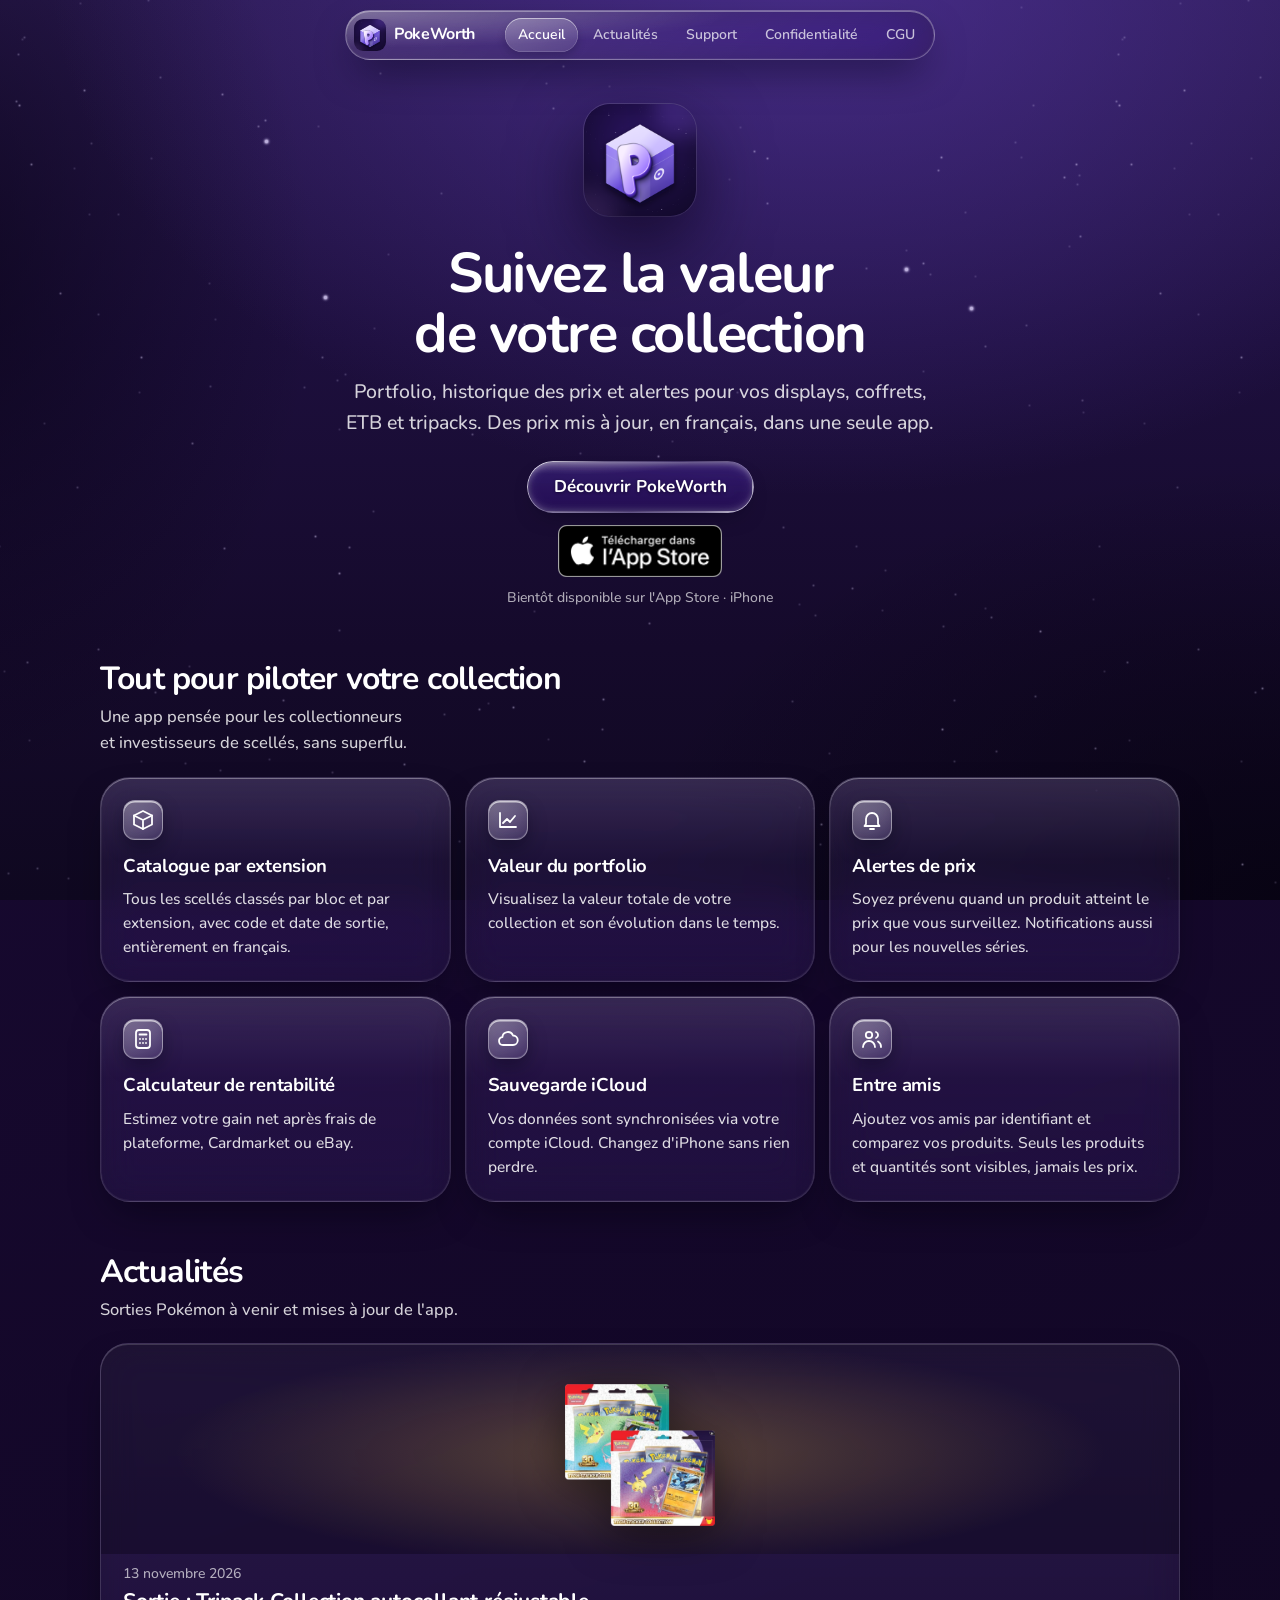
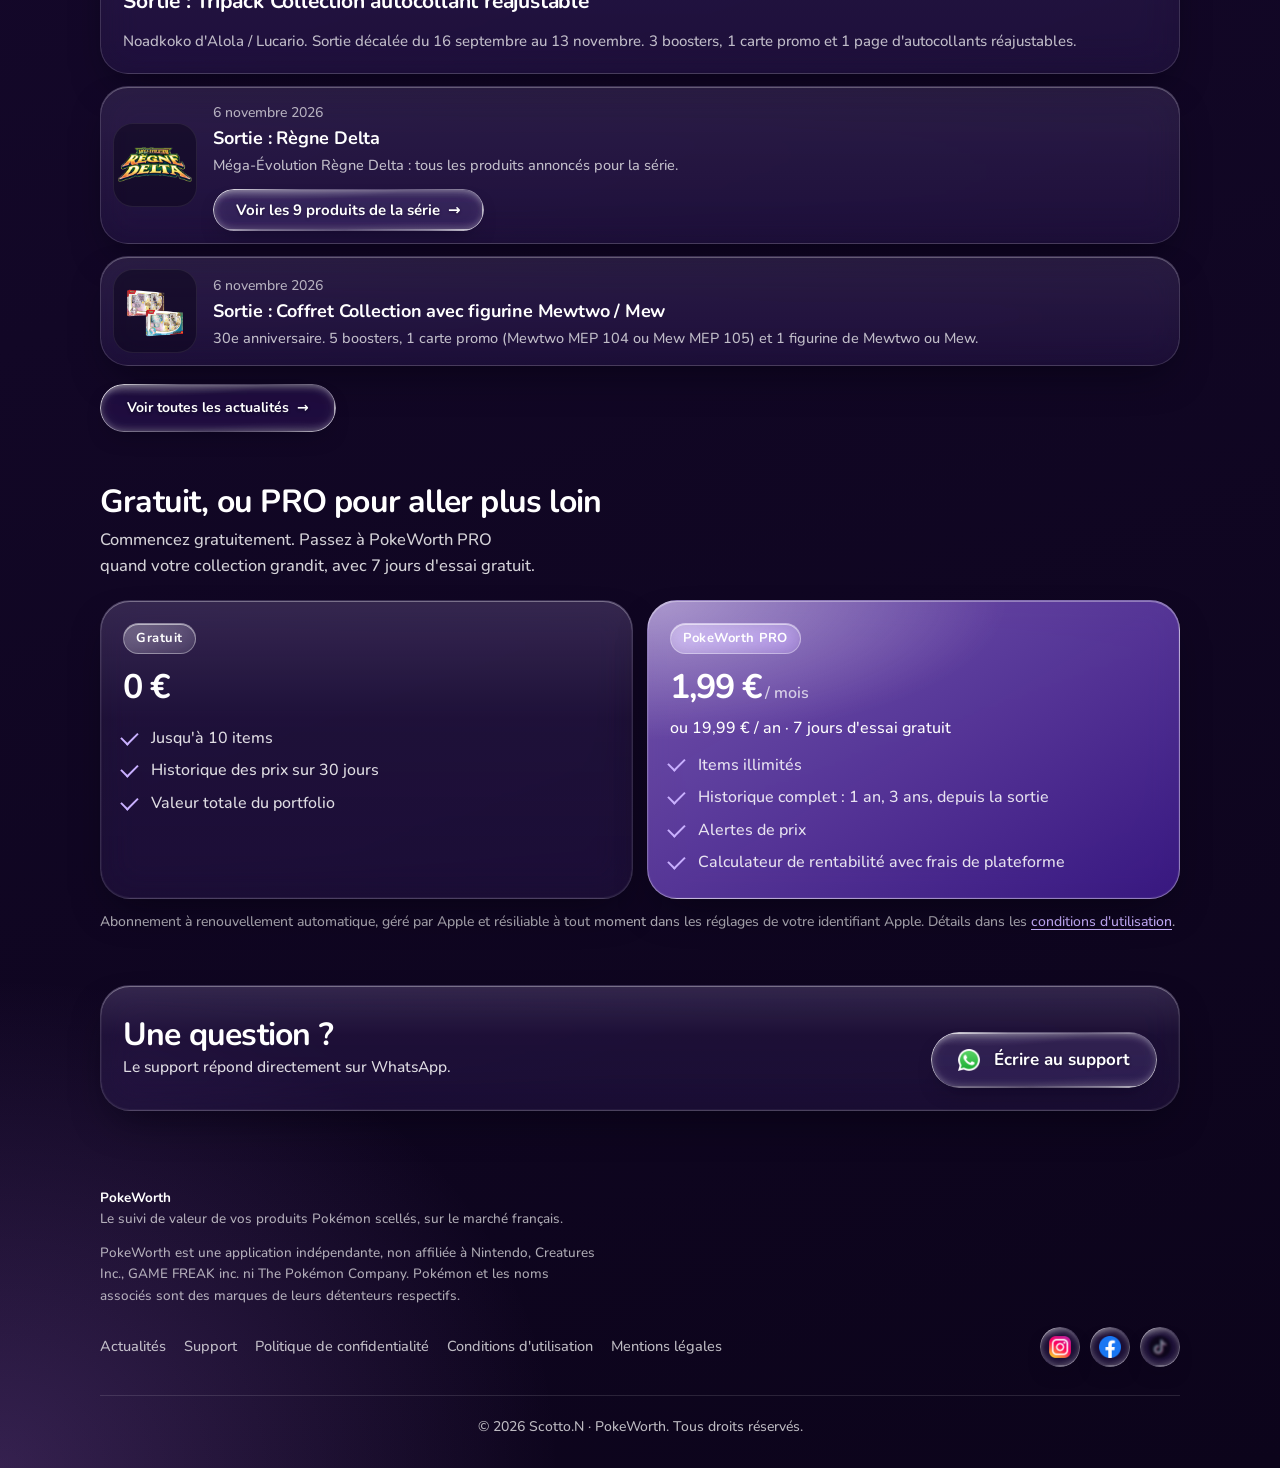
==== index.html @ 51066110 "Add files via upload" ====
<!doctype html>
<html lang="fr">
<head>
<meta charset="utf-8">
<meta name="viewport" content="width=device-width,initial-scale=1">
<title>PokeWorth · Suivi de collection TCG</title>
<meta name="description" content="PokeWorth suit la valeur de vos produits Pokémon scellés sur le marché français : portfolio, historique des prix mis à jour, alertes et calculateur de rentabilité.">
<meta name="theme-color" content="#120726">
<meta property="og:title" content="PokeWorth · Suivi de collection TCG">
<meta property="og:description" content="PokeWorth suit la valeur de vos produits Pokémon scellés sur le marché français : portfolio, historique des prix mis à jour, alertes et calculateur de rentabilité.">
<meta property="og:type" content="website">
<meta property="og:image" content="https://pokeworth.fr/og-image.jpg?v=6.3">
<meta property="og:site_name" content="PokeWorth">
<meta property="og:locale" content="fr_FR">
<meta name="twitter:card" content="summary_large_image">
<meta name="twitter:image" content="https://pokeworth.fr/og-image.jpg?v=6.3">
<link rel="icon" href="favicon.ico?v=6.3" sizes="48x48">
<link rel="icon" type="image/png" sizes="32x32" href="favicon.png?v=6.3">
<link rel="apple-touch-icon" href="apple-touch-icon.png?v=6.3">
<link rel="manifest" href="site.webmanifest">
<link rel="preload" href="Nunito-600SemiBold.woff2" as="font" type="font/woff2" crossorigin>
<link rel="stylesheet" href="style.css?v=6.3">
</head>
<body>
<a class="skip" href="#main">Aller au contenu</a>
<header class="nav"><div class="wrap">
<a class="brand" href="index.html" aria-label="PokeWorth, accueil"><img src="logo-120.png?v=6.3" alt="" width="40" height="40"><span>PokeWorth</span></a>
<nav aria-label="Navigation principale"><a class="nl" href="index.html" aria-current="page">Accueil</a><a class="nl" href="actualites.html">Actualités</a><a class="nl" href="support.html">Support</a><a class="nl legal" href="confidentialite.html">Confidentialité</a><a class="nl legal" href="cgu.html">CGU</a></nav>
</div></header>
<main id="main">

<div class="wrap">
<section class="hero">
<img class="icon" src="logo-320.png?v=6.3" alt="Icône de l'application PokeWorth" width="148" height="148">
<h1>Suivez la valeur de votre collection</h1>
<p class="lead">Portfolio, historique des prix et alertes pour vos displays, coffrets, ETB et tripacks. Des prix mis à jour, en français, dans une seule app.</p>
<div class="hero-cta"><a class="cta" href="#fonctions">Découvrir PokeWorth</a><div class="appstore soon-badge" role="img" aria-label="Bientôt disponible dans l'App Store"><img src="badge-app-store-officiel.png?v=6.3" alt="Télécharger dans l'App Store" width="165" height="52" decoding="async"></div></div>
<p class="soon">Bientôt disponible sur l'App Store · iPhone</p>
</section>

<section id="fonctions">
<h2>Tout pour piloter votre collection</h2>
<p class="sub">Une app pensée pour les collectionneurs et investisseurs de scellés, sans superflu.</p>
<div class="grid feats">
<div class="card"><div class="ico"><svg viewBox="0 0 24 24" aria-hidden="true"><path d="M3 7.5 12 3l9 4.5v9L12 21l-9-4.5z"/><path d="M3 7.5 12 12l9-4.5M12 12v9"/></svg></div><h3>Catalogue par extension</h3><p>Tous les scellés classés par bloc et par extension, avec code et date de sortie, entièrement en français.</p></div>
<div class="card"><div class="ico"><svg viewBox="0 0 24 24" aria-hidden="true"><path d="M4 19V5M4 19h16"/><path d="m7 15 4-4 3 3 5-6"/></svg></div><h3>Valeur du portfolio</h3><p>Visualisez la valeur totale de votre collection et son évolution dans le temps.</p></div>
<div class="card"><div class="ico"><svg viewBox="0 0 24 24" aria-hidden="true"><path d="M6 16V11a6 6 0 1 1 12 0v5l1.5 2h-15z"/><path d="M10 21h4"/></svg></div><h3>Alertes de prix</h3><p>Soyez prévenu quand un produit atteint le prix que vous surveillez. Notifications aussi pour les nouvelles séries.</p></div>
<div class="card"><div class="ico"><svg viewBox="0 0 24 24" aria-hidden="true"><rect x="5" y="3" width="14" height="18" rx="3"/><path d="M8.5 7.5h7M9 12h.01M12 12h.01M15 12h.01M9 16h.01M12 16h.01M15 16h.01"/></svg></div><h3>Calculateur de rentabilité</h3><p>Estimez votre gain net après frais de plateforme, Cardmarket ou eBay.</p></div>
<div class="card"><div class="ico"><svg viewBox="0 0 24 24" aria-hidden="true"><path d="M7 18a4 4 0 0 1-.6-7.95A5.5 5.5 0 0 1 17 8.5a4.75 4.75 0 0 1 0 9.5z"/></svg></div><h3>Sauvegarde iCloud</h3><p>Vos données sont synchronisées via votre compte iCloud. Changez d'iPhone sans rien perdre.</p></div>
<div class="card"><div class="ico"><svg viewBox="0 0 24 24" aria-hidden="true"><circle cx="9" cy="8" r="3.2"/><path d="M3 20a6 6 0 0 1 12 0M16 5a3.2 3.2 0 0 1 0 6M18 14.5a6 6 0 0 1 3 5.5"/></svg></div><h3>Entre amis</h3><p>Ajoutez vos amis par identifiant et comparez vos produits. Seuls les produits et quantités sont visibles, jamais les prix.</p></div>
</div>
</section>

<section id="home-news" hidden>
<h2>Actualités</h2>
<p class="sub">Sorties Pokémon à venir et mises à jour de l'app.</p>
<div class="news-grid"></div>
<p class="note"><a href="actualites.html">Voir toutes les actualités</a></p>
</section>

<section id="tarifs">
<h2>Gratuit, ou PRO pour aller plus loin</h2>
<p class="sub">Commencez gratuitement. Passez à PokeWorth PRO quand votre collection grandit, avec 7 jours d'essai gratuit.</p>
<div class="plans">
<div class="card plan">
<span class="tag">Gratuit</span>
<div class="price">0 €</div>
<ul>
<li>Jusqu'à 10 items</li>
<li>Historique des prix sur 30 jours</li>
<li>Valeur totale du portfolio</li>
</ul>
</div>
<div class="card plan pro">
<span class="tag">PokeWorth PRO</span>
<div class="price">1,99 €<small> / mois</small></div>
<p style="color:#fff;font-size:16px">ou 19,99 € / an · 7 jours d'essai gratuit</p>
<ul>
<li>Items illimités</li>
<li>Historique complet : 1 an, 3 ans, depuis la sortie</li>
<li>Alertes de prix</li>
<li>Calculateur de rentabilité avec frais de plateforme</li>
</ul>
</div>
</div>
<p class="note">Abonnement à renouvellement automatique, géré par Apple et résiliable à tout moment dans les réglages de votre identifiant Apple. Détails dans les <a href="cgu.html">conditions d'utilisation</a>.</p>
</section>

<section>
<div class="card askrow">
<div><h2>Une question ?</h2>
<p class="sub">Le support répond directement sur WhatsApp.</p></div>
<a class="cta ghost" href="https://wa.me/33759554187"><img class="wa" src="whatsapp.png" alt="" width="20" height="20">Écrire au support</a>
</div>
</section>
</div>

</main>
<footer><div class="wrap">
<div>
<p><strong style="color:#fff">PokeWorth</strong><br>Le suivi de valeur de vos produits Pokémon scellés, sur le marché français.</p>
<p style="margin-top:12px">PokeWorth est une application indépendante, non affiliée à Nintendo, Creatures Inc., GAME FREAK inc. ni The Pokémon Company. Pokémon et les noms associés sont des marques de leurs détenteurs respectifs.</p>
</div>
<div class="flinks">
<nav aria-label="Liens légaux">
<a href="actualites.html">Actualités</a><a href="support.html">Support</a><a href="confidentialite.html">Politique de confidentialité</a><a href="cgu.html">Conditions d'utilisation</a><a href="mentions-legales.html">Mentions légales</a>
</nav>
<div class="social" aria-label="Réseaux sociaux">
<a class="sb" href="https://www.instagram.com/pokeworth/" target="_blank" rel="noopener" aria-label="PokeWorth sur Instagram"><img src="social-instagram.png?v=6.3" alt="" width="30" height="30"></a>
<a class="sb" href="https://www.facebook.com/profile.php?id=61594761881577" target="_blank" rel="noopener" aria-label="PokeWorth sur Facebook"><img src="social-facebook.png?v=6.3" alt="" width="30" height="30"></a>
<span class="sb soon" role="img" aria-label="TikTok, bientôt disponible" title="Compte TikTok bientôt disponible !"><img src="social-tiktok.png?v=6.3" alt="" width="30" height="30"></span>
</div>
</div>
</div>
<div class="wrap copy"><p>&copy; 2026 Scotto.N &middot; PokeWorth. Tous droits r&eacute;serv&eacute;s.</p></div>
</footer>
<script src="actus.js?v=6.3" defer></script>
</body>
</html>
---- style.css ----
@font-face{font-family:"Nunito";font-weight:500;font-display:swap;src:url(Nunito-500Medium.woff2) format("woff2")}
@font-face{font-family:"Nunito";font-weight:600;font-display:swap;src:url(Nunito-600SemiBold.woff2) format("woff2")}
@font-face{font-family:"Nunito";font-weight:700;font-display:swap;src:url(Nunito-700Bold.woff2) format("woff2")}

:root{
  --bg:#120726; --bg2:#1a0a35; --acc:#c9b0ff; --acc2:#8b5cf6;
  --txt:#ffffff; --muted:rgba(255,255,255,.72); --faint:rgba(255,255,255,.5);
  --glass:linear-gradient(160deg,rgba(255,255,255,.14),rgba(255,255,255,.05));
  --rim:rgba(255,255,255,.2);
}
*{box-sizing:border-box;margin:0;padding:0}
html{scroll-behavior:smooth;background:#120726}
body{
  font-family:"Nunito",system-ui,-apple-system,"Segoe UI",sans-serif;
  color:var(--txt);line-height:1.65;font-weight:500;font-size:17px;
  background:
    radial-gradient(900px 650px at 85% -5%,rgba(139,92,246,.45),transparent 70%),
    radial-gradient(800px 700px at 0% 100%,rgba(192,132,252,.22),transparent 70%),
    linear-gradient(160deg,var(--bg2),var(--bg) 55%,#0c041b);
  min-height:100vh;
}
body::before{ /* fond lisse : dégradé violet profond, lumière en haut à droite, quelques étoiles discrètes */
  content:"";position:fixed;inset:0;pointer-events:none;z-index:0;
  background:
    url(stars.webp) 0 0/1100px 1100px,
    radial-gradient(1100px 760px at 64% -4%,rgba(88,56,170,.62),transparent 70%),
    radial-gradient(520px 700px at -6% 30%,rgba(8,3,20,.70),transparent 75%),
    radial-gradient(900px 600px at 100% 100%,rgba(6,2,16,.78),transparent 72%),
    linear-gradient(180deg,#2b1a52 0%,#1d0f3d 38%,#150a2b 72%,#0f0820 100%);
}
a{color:var(--acc);text-decoration-thickness:1px;text-underline-offset:3px}
a:hover{color:#fff}
.wrap{width:min(1080px,100% - 40px);margin-inline:auto;position:relative;z-index:1}

/* navigation */
header.nav{position:sticky;top:0;z-index:10;backdrop-filter:blur(18px);-webkit-backdrop-filter:blur(18px);
  background:rgba(18,7,38,.55);border-bottom:1px solid rgba(255,255,255,.1)}
.nav .wrap{display:flex;align-items:center;justify-content:space-between;height:68px;gap:16px}
.brand{display:flex;align-items:center;gap:12px;color:#fff;text-decoration:none;font-weight:700;font-size:21px;letter-spacing:-.3px}
.brand img{width:40px;height:40px;border-radius:11px}
.nav nav{display:flex;gap:6px;flex-wrap:wrap}
.nav nav a{color:var(--muted);text-decoration:none;font-weight:600;font-size:15px;padding:8px 14px;border-radius:999px}
.nav nav a:hover,.nav nav a[aria-current]{color:#fff;background:rgba(255,255,255,.1)}

/* hero */
.hero{padding:84px 0 56px;text-align:center}
.hero img.icon{width:148px;height:148px;border-radius:34px;box-shadow:0 28px 70px rgba(8,2,22,.65),0 0 0 1px rgba(255,255,255,.14)}
.eyebrow{margin-top:28px;color:var(--acc);font-weight:700;letter-spacing:3px;font-size:14px;text-transform:uppercase}
h1{font-size:clamp(38px,6.2vw,66px);line-height:1.07;font-weight:700;letter-spacing:-1.5px;margin:12px auto 18px;max-width:16ch}
.lead{color:var(--muted);font-size:clamp(18px,2.2vw,21px);max-width:44ch;margin-inline:auto}
.cta{display:inline-flex;align-items:center;gap:10px;margin-top:34px;padding:15px 30px;border-radius:999px;font-weight:700;font-size:17px;
  color:#2a0f55;background:#fff;text-decoration:none;box-shadow:0 14px 34px rgba(8,2,22,.5)}
.cta:hover{color:#2a0f55;transform:translateY(-1px)}
.cta.ghost{background:rgba(255,255,255,.1);color:#fff;border:1px solid var(--rim);box-shadow:inset 0 1px 0 rgba(255,255,255,.25)}
.cta.ghost:hover{color:#fff}
.soon{margin-top:14px;font-size:14px;color:var(--faint)}

/* sections */
section{padding:46px 0}
h2{font-size:clamp(28px,4vw,38px);letter-spacing:-.8px;font-weight:700;line-height:1.15;margin-bottom:10px}
.sub{color:var(--muted);max-width:60ch;margin-bottom:30px}
.grid{display:grid;gap:18px;grid-template-columns:repeat(auto-fit,minmax(250px,1fr))}
.card{background:var(--glass);border:1px solid var(--rim);border-radius:28px;padding:26px;
  box-shadow:inset 0 1px 0 rgba(255,255,255,.28),0 18px 40px rgba(8,2,22,.4);-webkit-backdrop-filter:blur(10px);backdrop-filter:blur(10px)}
.card h3{font-size:20px;font-weight:700;letter-spacing:-.3px;margin-bottom:8px}
.card p{color:var(--muted);font-size:16px}
.ico{width:46px;height:46px;border-radius:14px;margin-bottom:16px;display:grid;place-items:center;
  background:rgba(201,176,255,.14);border:1px solid rgba(201,176,255,.35)}
.ico svg{width:24px;height:24px;stroke:var(--acc);fill:none;stroke-width:1.8;stroke-linecap:round;stroke-linejoin:round}

/* tarifs */
.plans{display:grid;gap:18px;grid-template-columns:repeat(auto-fit,minmax(min(290px,100%),1fr))}
.plan .price{font-size:40px;font-weight:700;letter-spacing:-1px;margin:6px 0 2px}
.plan .price small{font-size:16px;color:var(--muted);font-weight:600;letter-spacing:0}
.plan ul{list-style:none;margin-top:16px;display:grid;gap:10px}
.plan li{padding-left:28px;position:relative;color:var(--muted);font-size:16px}
.plan li::before{content:"";position:absolute;left:2px;top:.55em;width:14px;height:8px;border-left:2.2px solid var(--acc);border-bottom:2.2px solid var(--acc);transform:rotate(-45deg) translateY(-50%)}
.plan.pro{background:linear-gradient(160deg,rgba(167,119,255,.5),rgba(91,33,182,.5));border-color:rgba(255,255,255,.35)}
.tag{display:inline-block;padding:4px 12px;border-radius:999px;font-size:13px;font-weight:700;letter-spacing:.5px;background:rgba(255,255,255,.14);border:1px solid var(--rim);color:var(--acc)}
.note{font-size:14px;color:var(--faint);margin-top:16px}

/* pages de contenu */
.doc{padding:64px 0 40px}
.doc .card{padding:clamp(24px,5vw,48px)}
.doc h1{font-size:clamp(32px,5vw,46px);letter-spacing:-1px;margin:0 0 6px;max-width:none;text-align:left}
.doc .upd{color:var(--faint);font-size:14px;margin-bottom:24px}
.doc h2{font-size:23px;margin:34px 0 10px;letter-spacing:-.3px}
.doc h3{font-size:18px;margin:20px 0 6px}
.doc p,.doc li{color:var(--muted);font-size:16.5px}
.doc p{margin-bottom:12px}
.doc ul{margin:6px 0 14px 22px;display:grid;gap:6px}
.doc strong{color:#fff;font-weight:700}
.doc table{width:100%;border-collapse:collapse;margin:12px 0 18px;font-size:15.5px}
.doc th,.doc td{text-align:left;padding:11px 12px;border-bottom:1px solid rgba(255,255,255,.12);vertical-align:top;color:var(--muted)}
.doc th{color:#fff;font-weight:700}
.tbl{overflow-x:auto}
details{border-top:1px solid rgba(255,255,255,.12);padding:16px 0}
details:last-of-type{border-bottom:1px solid rgba(255,255,255,.12)}
summary{cursor:pointer;font-weight:700;font-size:18px;list-style:none;display:flex;justify-content:space-between;gap:16px;color:#fff}
summary::-webkit-details-marker{display:none}
summary::after{content:"+";color:var(--acc);font-size:24px;line-height:1}
details[open] summary::after{content:"–"}
details p{margin-top:10px;color:var(--muted)}
mark.todo{background:rgba(255,200,87,.16);color:#ffd98a;border:1px dashed rgba(255,200,87,.55);border-radius:6px;padding:0 6px}

footer{margin-top:50px;padding:34px 0 46px;border-top:1px solid rgba(255,255,255,.1);position:relative;z-index:1}
footer .wrap{display:flex;flex-wrap:wrap;gap:18px 32px;justify-content:space-between}
footer p{font-size:13.5px;color:var(--faint);max-width:62ch}
footer nav{display:flex;gap:18px;flex-wrap:wrap}
footer nav a{font-size:14.5px;color:var(--muted);text-decoration:none}
footer nav a:hover{color:#fff}

@media (max-width:640px){
  .nav nav{gap:0;flex-wrap:nowrap}
  .nav nav a{padding:7px 8px;font-size:13px;white-space:nowrap}
  .nav .wrap{gap:8px}
  .brand span{display:none}
  .hero{padding-top:52px}
  body{font-size:16.5px}
}
@media (prefers-reduced-motion:reduce){html{scroll-behavior:auto}.cta{transition:none}}

footer .copy{margin-top:26px;padding-top:20px;border-top:1px solid rgba(255,255,255,.08);display:block}
footer .copy p{max-width:none;text-align:center;font-size:14px;color:var(--muted)}

.callout{background:rgba(201,176,255,.1);border:1px solid rgba(201,176,255,.32);border-radius:20px;padding:18px 22px;margin:18px 0 6px}
.callout strong{display:block;margin-bottom:6px;color:#fff}
.callout ul{margin:0 0 0 20px}

.contact{display:flex;flex-wrap:wrap;gap:12px;margin:6px 0 18px}
.contact .cta{margin-top:0;padding:13px 24px;font-size:16px}
.doc a.cta{color:#2a0f55;text-decoration:none}
.doc a.cta.ghost{color:#fff}

img.wa{width:20px;height:20px;vertical-align:-4px;margin-right:7px;display:inline-block}
.cta img.wa{width:22px;height:22px;margin:0;vertical-align:middle}
.walink{white-space:nowrap}

.hero h1{margin-top:30px}

/* ---- optimisation de l'espace ---- */
body{font-size:16.5px;line-height:1.6}
.nav .wrap{height:60px}
.hero{padding:44px 0 26px}
.hero img.icon{width:112px;height:112px;border-radius:26px}
.hero h1{margin:20px auto 12px;font-size:clamp(34px,5.4vw,56px);max-width:18ch}
.lead{font-size:clamp(17px,2vw,19.5px);max-width:50ch}
.cta{margin-top:24px;padding:13px 26px}
.soon{margin-top:10px}
section{padding:26px 0}
h2{font-size:clamp(25px,3.4vw,32px);margin-bottom:6px}
.sub{margin-bottom:20px}
.grid{gap:14px}
.feats{grid-template-columns:repeat(3,1fr)}
.card{padding:22px;border-radius:24px}
.card h3{font-size:18.5px;margin-bottom:6px}
.card p{font-size:15.5px;line-height:1.55}
.ico{width:40px;height:40px;border-radius:12px;margin-bottom:12px}
.plans{gap:14px}
.plan .price{font-size:34px}
.plan ul{margin-top:12px;gap:7px}
.note{margin-top:12px}
.askrow{display:flex;align-items:center;justify-content:space-between;gap:18px 28px;flex-wrap:wrap}
.askrow h2{margin-bottom:2px}
.askrow .sub{margin:0}
.doc{padding:34px 0 20px}
.doc .card{padding:clamp(22px,4vw,38px)}
.doc h2{margin:26px 0 8px;font-size:21px}
.doc h1{font-size:clamp(28px,4.4vw,38px)}
footer{margin-top:26px;padding:24px 0 30px}
@media (max-width:900px){.feats{grid-template-columns:repeat(2,1fr)}}
@media (max-width:560px){
  .feats{grid-template-columns:1fr}
  .hero{padding-top:30px}
  .hero img.icon{width:96px;height:96px;border-radius:22px}
  section{padding:20px 0}
  .card{padding:20px}
  .askrow{text-align:center;justify-content:center}
}

.hero h1,.lead,.sub{text-wrap:balance}
.lead{max-width:56ch}

/* ---- actualités ---- */
.news-grid{display:grid;gap:14px;grid-template-columns:repeat(auto-fit,minmax(min(300px,100%),1fr))}
.news-page .news-grid{grid-template-columns:1fr}
.news{padding:20px 22px}
.news h3{font-size:19px;margin:8px 0 6px}
.news p{font-size:15.5px}
.news-meta{display:flex;flex-wrap:wrap;align-items:center;gap:8px}
.news-date{font-size:13.5px;color:var(--faint);margin-left:auto}
.news-points{margin:10px 0 0 20px;display:grid;gap:5px;color:var(--muted);font-size:15.5px}
.news-link{display:inline-block;margin-top:10px;font-weight:700}
.tag.t-sortie{background:rgba(201,176,255,.18);color:#fff;border-color:rgba(201,176,255,.5)}
.tag.t-soon{background:rgba(110,231,168,.14);color:#6ee7a8;border-color:rgba(110,231,168,.45)}
.filters{display:flex;flex-wrap:wrap;gap:8px;margin:4px 0 18px}
.filters button{font:inherit;font-weight:700;font-size:14.5px;color:var(--muted);cursor:pointer;
  background:rgba(255,255,255,.07);border:1px solid var(--rim);border-radius:999px;padding:8px 16px}
.filters button:hover{color:#fff}
.filters button[aria-pressed="true"]{background:#fff;color:#2a0f55;border-color:#fff}
.news-page{padding-top:34px}
@media (max-width:560px){.nav nav a.legal{display:none}.nav nav a{padding:7px 10px}.news-date{margin-left:0;width:100%}}

/* ---- accessibilité ---- */
.skip{position:absolute;left:12px;top:-60px;z-index:100;background:#fff;color:#2a0f55;padding:10px 16px;border-radius:12px;font-weight:700;text-decoration:none;transition:top .15s}
.skip:focus{top:10px}
:focus-visible{outline:2px solid var(--acc);outline-offset:3px;border-radius:6px}
.tbl:focus-visible{outline-offset:-2px}
.news h2{font-size:19px;margin:8px 0 6px;letter-spacing:-.3px}


/* =====================  LIQUID GLASS (style iOS)  ===================== */
:root{
  --lg-bg:
    radial-gradient(130% 90% at 0% 0%,rgba(255,255,255,.34),rgba(255,255,255,0) 52%),
    radial-gradient(90% 70% at 100% 100%,rgba(190,160,255,.20),rgba(190,160,255,0) 60%),
    linear-gradient(135deg,rgba(255,255,255,.17),rgba(255,255,255,.05) 45%,rgba(255,255,255,.10));
  --lg-rim:
    inset 0 1.5px 0 rgba(255,255,255,.70),
    inset 1.5px 0 0 rgba(255,255,255,.32),
    inset 0 -1.5px 0 rgba(255,255,255,.16),
    inset -1px 0 0 rgba(255,255,255,.10),
    inset 0 0 34px rgba(255,255,255,.07);
  --lg-drop:0 26px 54px -14px rgba(4,1,16,.62),0 6px 16px rgba(4,1,16,.30);
  --lg-blur:blur(24px) saturate(190%) brightness(1.10);
}
.card,.callout,.askrow{
  background:var(--lg-bg);
  -webkit-backdrop-filter:var(--lg-blur);backdrop-filter:var(--lg-blur);
  border:1px solid rgba(255,255,255,.30);
  box-shadow:var(--lg-rim),var(--lg-drop);
  border-radius:30px;position:relative;
  transition:transform .35s cubic-bezier(.2,.8,.2,1),box-shadow .35s;
}
.feats .card:hover,.news:hover{transform:translateY(-3px);
  box-shadow:var(--lg-rim),0 34px 64px -14px rgba(4,1,16,.7),0 8px 20px rgba(4,1,16,.32)}
.card.plan.pro{
  background:
    radial-gradient(130% 90% at 0% 0%,rgba(255,255,255,.40),rgba(255,255,255,0) 52%),
    linear-gradient(150deg,rgba(176,132,255,.62),rgba(88,40,200,.56));
}
/* pages de texte : verre plus teinté pour la lecture */
.doc .card{
  background:
    radial-gradient(120% 60% at 0% 0%,rgba(255,255,255,.22),rgba(255,255,255,0) 50%),
    linear-gradient(150deg,rgba(40,18,84,.62),rgba(20,8,48,.58));
}
.ico{background:linear-gradient(145deg,rgba(255,255,255,.30),rgba(201,176,255,.12));
  border:1px solid rgba(255,255,255,.38);
  box-shadow:inset 0 1.5px 0 rgba(255,255,255,.65),inset 0 -1px 0 rgba(255,255,255,.12),0 8px 18px rgba(4,1,16,.35);
  -webkit-backdrop-filter:blur(8px);backdrop-filter:blur(8px)}
.tag{background:linear-gradient(145deg,rgba(255,255,255,.26),rgba(255,255,255,.08));
  border:1px solid rgba(255,255,255,.34);
  box-shadow:inset 0 1px 0 rgba(255,255,255,.55);
  -webkit-backdrop-filter:blur(10px);backdrop-filter:blur(10px)}
.callout{border-radius:22px}

/* barre de navigation flottante en verre */
header.nav{top:10px;background:none;border:0;-webkit-backdrop-filter:none;backdrop-filter:none;pointer-events:none}
.nav .wrap{pointer-events:auto;height:62px;padding:0 10px 0 14px;border-radius:999px;margin-top:10px;
  width:min(1080px,100% - 24px);
  background:
    radial-gradient(120% 140% at 0% 0%,rgba(255,255,255,.30),rgba(255,255,255,0) 55%),
    linear-gradient(135deg,rgba(255,255,255,.16),rgba(255,255,255,.05)),
    rgba(26,10,53,.28);
  -webkit-backdrop-filter:blur(26px) saturate(200%) brightness(1.1);backdrop-filter:blur(26px) saturate(200%) brightness(1.1);
  border:1px solid rgba(255,255,255,.30);
  box-shadow:var(--lg-rim),0 18px 40px -12px rgba(4,1,16,.6)}
.nav nav a{transition:background .2s,color .2s}
.nav nav a[aria-current]{background:linear-gradient(145deg,rgba(255,255,255,.34),rgba(255,255,255,.12));
  box-shadow:inset 0 1.5px 0 rgba(255,255,255,.65),inset 0 -1px 0 rgba(255,255,255,.14),0 6px 14px rgba(4,1,16,.3);color:#fff}
.nav nav a:hover{background:rgba(255,255,255,.12)}

/* boutons */
.cta{background:linear-gradient(180deg,#fff,#ece3ff);color:#2a0f55;
  box-shadow:inset 0 1.5px 0 #fff,inset 0 -2px 0 rgba(120,80,220,.18),0 16px 34px -8px rgba(4,1,16,.6),0 4px 10px rgba(4,1,16,.25);
  transition:transform .25s cubic-bezier(.2,.8,.2,1),box-shadow .25s}
.cta:hover{transform:translateY(-2px) scale(1.015)}
.cta:active{transform:scale(.97)}
.cta.ghost{background:var(--lg-bg);color:#fff;border:1px solid rgba(255,255,255,.34);
  -webkit-backdrop-filter:var(--lg-blur);backdrop-filter:var(--lg-blur);
  box-shadow:var(--lg-rim),0 14px 30px -10px rgba(4,1,16,.6)}
.filters button{background:var(--lg-bg);border:1px solid rgba(255,255,255,.32);color:#fff;
  -webkit-backdrop-filter:blur(16px) saturate(180%);backdrop-filter:blur(16px) saturate(180%);
  box-shadow:var(--lg-rim),0 8px 18px -8px rgba(4,1,16,.5);transition:transform .2s}
.filters button:active{transform:scale(.96)}
.filters button[aria-pressed="true"]{background:linear-gradient(180deg,#fff,#e9deff);color:#2a0f55;
  box-shadow:inset 0 1.5px 0 #fff,0 10px 22px -8px rgba(4,1,16,.6)}
footer{border-top:0}
footer .wrap.copy{border-top:1px solid rgba(255,255,255,.12)}

@supports not ((backdrop-filter:blur(1px)) or (-webkit-backdrop-filter:blur(1px))){
  .card,.callout,.askrow{background:linear-gradient(150deg,rgba(60,30,120,.92),rgba(30,14,70,.94))}
  .nav .wrap{background:rgba(26,10,53,.94)}
}
@media (prefers-reduced-motion:reduce){.card,.cta,.filters button{transition:none}.feats .card:hover,.news:hover{transform:none}}
@media (max-width:560px){.nav .wrap{height:56px;margin-top:6px;width:min(1080px,100% - 16px)}header.nav{top:6px}.card,.callout,.askrow{border-radius:26px}}

/* ajustements de contraste sur le verre */
.tag{color:#fff}
.tag.t-soon{color:#9bf0c4;background:linear-gradient(145deg,rgba(60,170,120,.34),rgba(60,170,120,.12));border-color:rgba(130,240,190,.5)}
.ico svg{stroke:#fff}
.nav .wrap{background:
    radial-gradient(120% 140% at 0% 0%,rgba(255,255,255,.30),rgba(255,255,255,0) 55%),
    linear-gradient(135deg,rgba(255,255,255,.14),rgba(255,255,255,.04)),
    rgba(22,8,46,.50)}
.card p,.card li{color:rgba(255,255,255,.86)}
.sub,.lead{color:rgba(255,255,255,.82)}
.doc p,.doc li,.doc th,.doc td{color:rgba(255,255,255,.86)}
.note,.soon,footer p{color:rgba(255,255,255,.66)}


/* ===== Palette "affiche" : verre sombre violet, comme les visuels PokeWorth ===== */
:root{
  --lg-bg:
    radial-gradient(130% 90% at 0% 0%,rgba(190,170,255,.26),rgba(190,170,255,0) 55%),
    linear-gradient(160deg,rgba(92,66,150,.46),rgba(40,24,78,.52) 55%,rgba(52,34,96,.46));
  --lg-blur:blur(22px) saturate(160%) brightness(1.04);
}
.card,.callout,.askrow{border-color:rgba(255,255,255,.22)}


/* ===== Affiche exacte : verre lisse, sans texture ===== */
:root{
  --lg-bg:
    linear-gradient(180deg,rgba(168,150,205,.24),rgba(96,76,140,.16) 40%,rgba(52,36,90,.30));
  --lg-rim:
    inset 0 1px 0 rgba(255,255,255,.30),
    inset 0 0 0 1px rgba(255,255,255,.05);
  --lg-drop:0 18px 40px -16px rgba(4,1,14,.7);
  --lg-blur:blur(18px) saturate(130%);
}
.card,.callout,.askrow{border:1px solid rgba(255,255,255,.12)}


/* ===== Barre du haut pleine largeur + badge App Store ===== */
.nav .wrap{width:calc(100% - 28px);max-width:none;padding:0 12px 0 16px}
@media (max-width:560px){.nav .wrap{width:calc(100% - 16px)}}
.hero-cta{display:flex;gap:14px;justify-content:center;align-items:center;flex-wrap:wrap}
.hero-cta .cta{margin:0;height:52px;display:inline-flex;align-items:center}
.hero-cta .appstore{margin:0}
.hero-cta{flex-direction:column;gap:12px}
.hero-cta{margin-top:22px}

/* ===== Boutons : Liquid Glass transparent (plus aucun fond blanc) ===== */
.cta,.cta.ghost,.filters button{
  background:
    radial-gradient(120% 140% at 12% 0%,rgba(255,255,255,.34),rgba(255,255,255,0) 58%),
    linear-gradient(180deg,rgba(170,140,255,.26),rgba(90,60,170,.20));
  -webkit-backdrop-filter:blur(18px) saturate(170%);backdrop-filter:blur(18px) saturate(170%);
  color:#fff;border:1px solid rgba(255,255,255,.38);
  box-shadow:inset 0 1.5px 0 rgba(255,255,255,.6),inset 0 -1px 0 rgba(255,255,255,.12),0 12px 26px -12px rgba(4,1,16,.7);
}
.cta:hover,.cta.ghost:hover,.doc a.cta,.doc a.cta.ghost,.doc a.cta:hover{color:#fff}
.cta:hover,.filters button:hover,a.appstore:hover{background:
    radial-gradient(120% 140% at 12% 0%,rgba(255,255,255,.44),rgba(255,255,255,0) 58%),
    linear-gradient(180deg,rgba(185,160,255,.34),rgba(105,75,190,.26))}
.filters button[aria-pressed="true"]{
  background:
    radial-gradient(120% 140% at 12% 0%,rgba(255,255,255,.55),rgba(255,255,255,0) 60%),
    linear-gradient(180deg,rgba(190,165,255,.50),rgba(110,80,200,.38));
  color:#fff;border-color:rgba(255,255,255,.62);
  box-shadow:inset 0 1.5px 0 rgba(255,255,255,.8),0 8px 20px -8px rgba(120,80,230,.7)}

/* ===== Mobile : filtres sur une ligne + barre du haut complète ===== */
@media (max-width:560px){
  .filters{flex-wrap:nowrap;gap:6px;overflow-x:auto;scrollbar-width:none;margin-inline:-2px;padding:2px}
  .filters::-webkit-scrollbar{display:none}
  .filters button{flex:none;font-size:13px;padding:8px 11px;white-space:nowrap}
  header.nav{top:6px}
  .nav .wrap{height:auto;flex-wrap:wrap;justify-content:center;gap:2px 8px;padding:8px 8px 8px 12px;border-radius:28px;width:calc(100% - 16px)}
  .nav .brand{margin-right:auto}
  .nav nav{width:100%;justify-content:space-between;flex-wrap:nowrap}
  .nav nav a,.nav nav a.legal{display:inline-block;padding:7px 7px;font-size:12.5px;white-space:nowrap}
}
@media (max-width:360px){.nav nav a,.nav nav a.legal{padding:7px 4px;font-size:11.5px}.nav .wrap{padding:8px 6px 8px 10px}}

/* ===== Ergonomie tactile : zones de toucher >= 44 px ===== */
.nav nav a,.filters button,footer nav a{position:relative}
.nav nav a::after{content:"";position:absolute;inset:-8px -2px}      /* zone invisible, hauteur ≥ 44 px */
.filters button{min-height:44px}
footer nav a{display:inline-flex;align-items:center;min-height:44px}
footer nav{gap:4px 18px}
summary{min-height:48px;align-items:center;padding-block:6px}
.more a,a.more,.news-more a{display:inline-block;padding:10px 0}
p a[href="actualites.html"]{display:inline-block;padding:10px 0}
.doc a[href^="mailto:"],.doc a[href^="https://wa.me"]{padding-block:6px}
.brand{position:relative}
.brand::after{content:"";position:absolute;inset:-4px}
.contact .cta,.askrow .cta{min-height:46px}
p a[href="actualites.html"]{padding:13px 0}
.doc a[href^="mailto:"],.doc a[href^="https://wa.me"]{display:inline-block;padding-block:10px}

/* ===== Barre du haut : compacte et centrée (ordinateur / tablette) ===== */
@media (min-width:561px){
  header.nav .wrap{width:fit-content;max-width:calc(100% - 24px);height:50px;margin:10px auto 0;gap:30px;padding:0 6px 0 8px}
  .nav .brand img{width:32px;height:32px;border-radius:9px}
  .nav .brand{font-size:16px;gap:8px}
  .nav nav a,.nav nav a.legal{font-size:14px;padding:6px 13px}
  .nav nav{gap:2px}
}


/* ===== Actualités : grande carte + lignes à miniature (comme dans l'app) ===== */
.news-grid,.news-page .news-grid{grid-template-columns:1fr;gap:12px}
.news-hero,.news-row{
  background:linear-gradient(180deg,rgba(168,150,205,.16),rgba(52,36,90,.30));
  -webkit-backdrop-filter:blur(18px) saturate(130%);backdrop-filter:blur(18px) saturate(130%);
  border:1px solid rgba(255,255,255,.14);border-radius:28px;
  box-shadow:inset 0 1px 0 rgba(255,255,255,.28),0 18px 40px -16px rgba(4,1,14,.7);overflow:hidden}
.nh-visual{display:flex;align-items:center;justify-content:center;padding:34px 20px 22px;min-height:210px;
  background:radial-gradient(60% 75% at 50% 52%,rgba(214,168,70,.34),rgba(214,168,70,0) 72%),rgba(10,5,24,.42)}
.nh-visual img{max-width:min(340px,82%);max-height:150px;width:auto;height:auto;filter:drop-shadow(0 8px 22px rgba(0,0,0,.55))}
.nh-body{display:flex;align-items:flex-end;justify-content:space-between;gap:14px;padding:6px 22px 20px}
.nh-text{min-width:0}
.nh-body h2,.nh-body h3,.nr-text h2,.nr-text h3{margin:2px 0 0;font-size:21px;line-height:1.25;color:#fff;letter-spacing:-.2px}
.nh-desc{margin:-6px 22px 20px;color:var(--muted);font-size:15px}
.news-date{color:rgba(255,255,255,.66);font-size:14px}
.news-row{display:flex;align-items:center;gap:16px;padding:12px 16px 12px 12px}
.nr-thumb{flex:none;width:84px;height:84px;border-radius:20px;display:flex;align-items:center;justify-content:center;
  background:rgba(10,5,24,.50);border:1px solid rgba(255,255,255,.08)}
.nr-thumb img{max-width:74px;max-height:56px;width:auto;height:auto}
.nr-text{flex:1;min-width:0}
.nr-text h2,.nr-text h3{font-size:18px}
.nr-text p{margin:4px 0 0;color:var(--muted);font-size:14.5px}
.chip{flex:none;font-weight:800;font-size:14px;color:#fff;padding:6px 13px;border-radius:999px;
  background:linear-gradient(180deg,rgba(150,120,255,.50),rgba(90,60,190,.40));border:1px solid rgba(255,255,255,.28);
  box-shadow:inset 0 1px 0 rgba(255,255,255,.4)}
.chip-now{background:linear-gradient(180deg,rgba(70,190,130,.46),rgba(30,120,80,.42));border-color:rgba(140,235,185,.55)}
@media (max-width:560px){
  .nh-visual{min-height:170px;padding:26px 16px 16px}.nh-visual img{max-height:116px}
  .nh-body{padding:4px 16px 16px}.nh-body h2,.nh-body h3{font-size:19px}
  .news-row{gap:12px;padding:10px 12px 10px 10px}.nr-thumb{width:68px;height:68px;border-radius:17px}
  .nr-thumb img{max-width:60px;max-height:46px}.nr-text h2,.nr-text h3{font-size:16.5px}.chip{font-size:13px;padding:5px 11px}}

/* ===== Mobile : barre du haut sur UNE seule ligne (icône + 5 liens) ===== */
@media (max-width:560px){
  .nav .wrap{flex-wrap:nowrap;height:50px;padding:0 6px 0 6px;gap:6px;justify-content:flex-start;border-radius:999px;width:calc(100% - 16px)}
  .nav .brand{margin-right:0;flex:none}
  .nav .brand img{width:34px;height:34px;border-radius:10px}
  .nav nav{width:auto;flex:1 1 auto;min-width:0;justify-content:space-between;flex-wrap:nowrap;gap:0;overflow-x:auto;scrollbar-width:none}
  .nav nav::-webkit-scrollbar{display:none}
  .nav nav a,.nav nav a.legal{flex:none;display:inline-block;padding:7px 6px;font-size:12px;white-space:nowrap}
}
@media (max-width:380px){
  .nav .wrap{padding:0 4px;gap:4px}
  .nav nav a,.nav nav a.legal{padding:7px 4px;font-size:11.5px}
}
@media (max-width:340px){
  .nav .brand img{width:30px;height:30px;border-radius:9px}
  .nav .wrap{padding:0 3px;gap:2px}
  .nav nav a,.nav nav a.legal{padding:7px 3px;font-size:10.5px}
}

/* ===== Correctif : bulles non rognées + ombres plus fines (barre du haut mobile) ===== */
.nav nav{overflow:visible}                 /* plus de rognage vertical (overflow-x:auto coupait l'ombre et la zone tactile) */
.nav nav a[aria-current]{
  background:linear-gradient(160deg,rgba(255,255,255,.26),rgba(255,255,255,.10));
  box-shadow:inset 0 0 0 .5px rgba(255,255,255,.28),inset 0 1px 0 rgba(255,255,255,.45),0 4px 8px rgba(4,1,16,.18)}
@media (max-width:560px){
  .nav .wrap{height:54px;align-items:center}
  .nav nav a,.nav nav a.legal{padding:8px 6px}
}
@media (max-width:340px){.nav nav{overflow-x:auto;overflow-y:visible;scrollbar-width:none}}

/* v4.3 : badge App Store officiel (image) */
.appstore,.cta.appstore{background:none!important;border:0!important;box-shadow:none!important;-webkit-backdrop-filter:none!important;backdrop-filter:none!important;padding:0!important;height:52px;border-radius:0}
.appstore img{display:block;height:52px;width:auto}
a.appstore:hover{transform:translateY(-2px);background:none!important;box-shadow:none!important}

/* v4.5 : espace entre le logo WhatsApp et le texte des boutons */
.cta:has(img.wa){display:inline-flex;align-items:center;justify-content:center;gap:12px}
.cta img.wa{margin:0 2px 0 0;flex:none}

/* v4.9 : réseaux sociaux en pied de page */
.social{display:flex;justify-content:center;align-items:center;gap:16px;margin-bottom:18px}
.social .sb{flex:none;margin:0}
.sb{width:54px;height:54px;border-radius:50%;display:inline-flex;align-items:center;justify-content:center;
  background:rgba(255,255,255,.08);-webkit-backdrop-filter:blur(14px) saturate(160%);backdrop-filter:blur(14px) saturate(160%);
  border:.5px solid rgba(255,255,255,.28);box-shadow:inset 0 1px 0 rgba(255,255,255,.35),0 4px 8px rgba(4,1,16,.18);
  transition:transform .2s,background .2s}
a.sb:hover{transform:translateY(-2px);background:rgba(255,255,255,.14)}
a.sb:active{transform:scale(.92)}
.sb img{width:30px;height:30px;display:block}
.sb.soon{cursor:default}
.sb.soon img{opacity:.45;filter:blur(1px) saturate(.4)}

/* v5.0 : liens légaux à gauche, réseaux à droite sur la même ligne, icônes plus petites */
footer .flinks{flex:1 1 100%;display:flex;align-items:center;justify-content:space-between;gap:16px 24px;flex-wrap:wrap}
footer .social{margin:0;gap:10px;justify-content:flex-end;flex:none}
footer .sb{width:40px;height:40px}
footer .sb img{width:22px;height:22px}
@media (max-width:640px){
  footer .flinks{flex-direction:column;align-items:flex-start}
  footer .social{justify-content:flex-start}
}

/* v5.6 : listes à puces dans les cartes d'actualité avec visuel */
.np-inline{margin:8px 0 0 18px;font-size:14.5px;gap:3px}
.news-hero .np-inline{margin:-4px 22px 20px 40px}

/* v5.7 : galerie de produits dans une actualité (série) */
.news-row{flex-wrap:wrap}
.prod-grid{flex:1 1 100%;display:grid;grid-template-columns:repeat(2,1fr);gap:12px;margin-top:14px}
.news-hero .prod-grid{margin:0 22px 22px}
.prod{margin:0;border-radius:18px;padding:12px 12px 14px;background:rgba(255,255,255,.06);border:.5px solid rgba(255,255,255,.2);
  box-shadow:inset 0 1px 0 rgba(255,255,255,.18),0 4px 8px rgba(4,1,16,.18);display:flex;flex-direction:column;gap:10px}
.prod-wide{grid-column:span 2}
.prod-img{display:flex;align-items:center;justify-content:center;height:150px}
.prod-wide .prod-img{height:130px}
.prod-img img{max-width:100%;max-height:100%;width:auto;height:auto;object-fit:contain;filter:drop-shadow(0 8px 14px rgba(4,1,16,.55))}
.prod figcaption{display:flex;flex-direction:column;gap:2px;text-align:center}
.prod figcaption strong{color:#fff;font-size:15px;line-height:1.25}
.prod figcaption span{color:var(--muted);font-size:13.5px;line-height:1.3}
@media (min-width:700px){.prod-grid{grid-template-columns:repeat(3,1fr)}.prod-img{height:170px}.prod-wide .prod-img{height:150px}}

/* v5.8 page série */
.serie{padding-top:28px;padding-bottom:56px;max-width:860px}
.crumb a,.crumb-bottom a{display:inline-flex;align-items:center;gap:6px;color:#C4B5FD;font-weight:700;text-decoration:none;padding:8px 14px;border-radius:999px;background:rgba(255,255,255,.07);border:.5px solid rgba(255,255,255,.2)}
.crumb a:hover,.crumb-bottom a:hover{background:rgba(255,255,255,.12)}
.crumb{margin-bottom:20px}.crumb-bottom{margin-top:28px;text-align:center}
.serie-head{display:flex;align-items:center;gap:18px;padding:16px 20px 16px 16px;border-radius:28px;background:rgba(255,255,255,.07);border:.5px solid rgba(255,255,255,.22);box-shadow:inset 0 1px 0 rgba(255,255,255,.18),0 12px 32px rgba(4,1,16,.35);-webkit-backdrop-filter:blur(18px);backdrop-filter:blur(18px)}
.serie-logo{flex:none;width:112px;height:112px;border-radius:26px;overflow:hidden;background:#1a0f33;display:flex;align-items:center;justify-content:center}
.serie-logo img{width:100%;height:100%;object-fit:cover}
.serie-title{flex:1;min-width:0}
.serie-kicker{margin:0 0 2px;color:#A78BFA;font-weight:700;font-size:13px;letter-spacing:.06em;text-transform:uppercase}
.serie-title h1{margin:0 0 6px;font-size:clamp(26px,5vw,38px);line-height:1.1;color:#fff}
.serie-intro{margin:18px 4px 0;color:var(--muted)}
.serie-count{margin:26px 4px 12px;font-size:20px;color:#fff}
.prod-list{display:flex;flex-direction:column;gap:12px}
.prod-row{display:flex;align-items:center;gap:16px;padding:12px 18px 12px 12px;border-radius:24px;background:rgba(255,255,255,.06);border:.5px solid rgba(255,255,255,.2);box-shadow:inset 0 1px 0 rgba(255,255,255,.14)}
.pr-img{flex:none;width:112px;height:96px;display:flex;align-items:center;justify-content:center;border-radius:18px;background:rgba(255,255,255,.05)}
.pr-img img{max-width:92%;max-height:90%;object-fit:contain;filter:drop-shadow(0 6px 10px rgba(4,1,16,.55))}
.pr-text h3{margin:0 0 3px;font-size:17px;color:#fff;line-height:1.25}
.pr-text p{margin:0;color:var(--muted);font-size:14.5px;line-height:1.35}
.serie-link{display:inline-block;margin-top:8px;color:#C4B5FD;font-weight:700;text-decoration:none}
.serie-link::after{content:" \2192"}
.serie-link:hover{text-decoration:underline}
.serie-more{padding:0 22px 20px 40px}.serie-more .serie-link{margin-top:0}
.news-row h3 a,.news-row h2 a,.news-hero h3 a,.news-hero h2 a{color:inherit;text-decoration:none}
.news-row h3 a:hover,.news-row h2 a:hover,.news-hero h3 a:hover,.news-hero h2 a:hover{text-decoration:underline}
@media (max-width:560px){.serie-head{flex-wrap:wrap}.serie-logo{width:84px;height:84px;border-radius:20px}.pr-img{width:88px;height:80px}.prod-row{gap:12px}}
.serie-logo{width:132px;height:112px;padding:8px}
.serie-logo img{object-fit:contain}
.pr-img{width:140px;height:104px}
@media (max-width:560px){.serie-logo{width:104px;height:84px;padding:6px}.pr-img{width:104px;height:84px}}
/* v5.9 bouton retour */
.serie .crumb a,.serie .crumb-bottom a{padding:13px 30px;gap:10px;font-size:16px;line-height:1}
@media (max-width:560px){.serie .crumb a,.serie .crumb-bottom a{padding:12px 24px}}

/* ===== v6.0 · Liquid Glass sur TOUS les boutons ===== */
:root{
  --lgb-bg:
    radial-gradient(140% 120% at 18% -12%,rgba(255,255,255,.44),rgba(255,255,255,0) 56%),
    radial-gradient(110% 90% at 92% 125%,rgba(167,139,250,.30),rgba(167,139,250,0) 62%),
    linear-gradient(180deg,rgba(255,255,255,.17),rgba(255,255,255,.05));
  --lgb-bg-hi:
    radial-gradient(140% 120% at 18% -12%,rgba(255,255,255,.58),rgba(255,255,255,0) 58%),
    radial-gradient(110% 90% at 92% 125%,rgba(185,160,255,.42),rgba(185,160,255,0) 64%),
    linear-gradient(180deg,rgba(255,255,255,.24),rgba(255,255,255,.08));
  --lgb-rim:
    inset 0 1.5px 0 rgba(255,255,255,.78),
    inset 1px 0 0 rgba(255,255,255,.30),
    inset -1px 0 0 rgba(255,255,255,.10),
    inset 0 -1.5px 1px rgba(255,255,255,.16),
    inset 0 0 20px rgba(255,255,255,.08);
}
.cta,.cta.ghost,.filters button,.crumb a,.crumb-bottom a,.serie-link,p.note a[href="actualites.html"],p a[href="actualites.html"].btn{
  background:var(--lgb-bg)!important;
  -webkit-backdrop-filter:blur(14px) saturate(190%) brightness(1.12);backdrop-filter:blur(14px) saturate(190%) brightness(1.12);
  color:#fff!important;border:1px solid rgba(255,255,255,.34)!important;text-decoration:none!important;
  box-shadow:var(--lgb-rim),0 10px 24px -10px rgba(4,1,16,.7),0 2px 6px rgba(4,1,16,.22)!important;
  text-shadow:0 1px 2px rgba(4,1,16,.38);
  transition:transform .22s cubic-bezier(.2,.8,.2,1),background .2s,box-shadow .2s;
}
.cta:not(.ghost):not(.appstore){background:
    radial-gradient(140% 120% at 18% -12%,rgba(255,255,255,.46),rgba(255,255,255,0) 56%),
    linear-gradient(180deg,rgba(150,120,255,.40),rgba(100,70,210,.26))!important}
.cta:hover,.cta.ghost:hover,.filters button:hover,.crumb a:hover,.crumb-bottom a:hover,.serie-link:hover,p.note a[href="actualites.html"]:hover{
  background:var(--lgb-bg-hi)!important;transform:translateY(-1px)}
.cta:not(.ghost):not(.appstore):hover{background:
    radial-gradient(140% 120% at 18% -12%,rgba(255,255,255,.60),rgba(255,255,255,0) 58%),
    linear-gradient(180deg,rgba(170,142,255,.52),rgba(115,85,225,.34))!important}
.cta:active,.filters button:active,.crumb a:active,.crumb-bottom a:active,.serie-link:active,p.note a[href="actualites.html"]:active{transform:scale(.97)}
.filters button[aria-pressed="true"]{
  background:
    radial-gradient(140% 120% at 18% -12%,rgba(255,255,255,.66),rgba(255,255,255,0) 58%),
    linear-gradient(180deg,rgba(185,160,255,.58),rgba(120,88,225,.42))!important;
  border-color:rgba(255,255,255,.66)!important;
  box-shadow:var(--lgb-rim),0 0 0 3px rgba(167,139,250,.22),0 10px 26px -8px rgba(120,80,235,.75)!important}
.cta:focus-visible,.filters button:focus-visible,.crumb a:focus-visible,.crumb-bottom a:focus-visible,.serie-link:focus-visible,p.note a[href="actualites.html"]:focus-visible,a.sb:focus-visible{
  outline:2px solid #fff;outline-offset:3px;border-radius:999px}

/* liens devenus boutons */
.serie-link{display:inline-flex;align-items:center;gap:8px;padding:11px 22px;margin-top:12px;font-weight:700;font-size:15px;border-radius:999px;line-height:1.2}
.serie-link::after{content:"\2192";margin:0}
.serie-more{padding:2px 22px 22px 40px}
p.note a[href="actualites.html"]{display:inline-flex;align-items:center;gap:8px;padding:12px 26px!important;border-radius:999px;font-weight:700;margin-top:6px}
p.note a[href="actualites.html"]::after{content:"\2192"}

/* boutons ronds (réseaux sociaux) */
a.sb,.sb.soon{
  background:var(--lgb-bg)!important;
  -webkit-backdrop-filter:blur(14px) saturate(190%) brightness(1.12);backdrop-filter:blur(14px) saturate(190%) brightness(1.12);
  border:1px solid rgba(255,255,255,.34)!important;
  box-shadow:var(--lgb-rim),0 8px 18px -8px rgba(4,1,16,.7)!important}
a.sb:hover{background:var(--lgb-bg-hi)!important}

/* chips J-xx et pastilles */
.chip{background:var(--lgb-bg);border:1px solid rgba(255,255,255,.34);
  box-shadow:var(--lgb-rim),0 6px 14px -8px rgba(4,1,16,.6);
  -webkit-backdrop-filter:blur(12px) saturate(180%);backdrop-filter:blur(12px) saturate(180%)}
.chip-now{background:radial-gradient(140% 120% at 18% -12%,rgba(255,255,255,.4),rgba(255,255,255,0) 56%),linear-gradient(180deg,rgba(70,190,130,.5),rgba(30,120,80,.4))}

/* bouton « + » des questions fréquentes */
summary::after{display:inline-flex;align-items:center;justify-content:center;flex:none;width:34px;height:34px;border-radius:50%;font-size:20px;color:#fff;
  background:var(--lgb-bg);border:1px solid rgba(255,255,255,.3);box-shadow:var(--lgb-rim)}

/* mobile : boutons de contact pleine largeur, égaux */
@media (max-width:560px){
  .contact{flex-direction:column;align-items:stretch}
  .contact .cta{width:100%;justify-content:center}
  .serie-more{padding:2px 16px 18px 16px}
}
@supports not ((backdrop-filter:blur(1px)) or (-webkit-backdrop-filter:blur(1px))){
  .cta,.cta.ghost,.filters button,.crumb a,.crumb-bottom a,.serie-link{background:linear-gradient(180deg,rgba(120,90,210,.7),rgba(70,45,150,.75))!important}
}
@media (prefers-reduced-motion:reduce){.cta,.filters button,.crumb a,.serie-link{transition:none}}

/* v6.0 corrections de mise en page */
.contact .cta{display:inline-flex;align-items:center;justify-content:center;text-align:center}
.nh-desc{margin:-6px 22px 20px 22px}
.nh-body{padding-left:22px}
@media (max-width:560px){
  .contact .cta{display:flex}
  .nh-desc{margin:-4px 16px 16px}
  .nh-body{padding-left:16px}
  .news-row{align-items:flex-start}
  .news-row .chip{align-self:flex-start}
}

/* ===== v6.1 · boutons beaucoup plus transparents ===== */
:root{
  --lgb-bg:
    radial-gradient(140% 120% at 18% -12%,rgba(255,255,255,.30),rgba(255,255,255,0) 52%),
    radial-gradient(110% 90% at 92% 125%,rgba(167,139,250,.10),rgba(167,139,250,0) 60%),
    linear-gradient(180deg,rgba(255,255,255,.07),rgba(255,255,255,.015));
  --lgb-bg-hi:
    radial-gradient(140% 120% at 18% -12%,rgba(255,255,255,.42),rgba(255,255,255,0) 54%),
    radial-gradient(110% 90% at 92% 125%,rgba(185,160,255,.18),rgba(185,160,255,0) 62%),
    linear-gradient(180deg,rgba(255,255,255,.13),rgba(255,255,255,.04));
}
.cta,.cta.ghost,.filters button,.crumb a,.crumb-bottom a,.serie-link,p.note a[href="actualites.html"]{
  -webkit-backdrop-filter:blur(10px) saturate(170%) brightness(1.08);backdrop-filter:blur(10px) saturate(170%) brightness(1.08);
  border-color:rgba(255,255,255,.30)!important}
.cta:not(.ghost):not(.appstore){background:
    radial-gradient(140% 120% at 18% -12%,rgba(255,255,255,.34),rgba(255,255,255,0) 54%),
    linear-gradient(180deg,rgba(150,120,255,.20),rgba(100,70,210,.08))!important}
.cta:not(.ghost):not(.appstore):hover{background:
    radial-gradient(140% 120% at 18% -12%,rgba(255,255,255,.46),rgba(255,255,255,0) 56%),
    linear-gradient(180deg,rgba(170,142,255,.30),rgba(115,85,225,.14))!important}
.filters button[aria-pressed="true"]{
  background:
    radial-gradient(140% 120% at 18% -12%,rgba(255,255,255,.46),rgba(255,255,255,0) 56%),
    linear-gradient(180deg,rgba(185,160,255,.30),rgba(120,88,225,.14))!important;
  border-color:rgba(255,255,255,.55)!important;
  box-shadow:var(--lgb-rim),0 0 0 3px rgba(167,139,250,.16),0 10px 26px -10px rgba(120,80,235,.55)!important}
.cta,.cta.ghost,.filters button,.crumb a,.crumb-bottom a,.serie-link,p.note a[href="actualites.html"]{
  box-shadow:var(--lgb-rim),0 8px 20px -12px rgba(4,1,16,.55)!important}
a.sb,.sb.soon{-webkit-backdrop-filter:blur(10px) saturate(170%);backdrop-filter:blur(10px) saturate(170%);box-shadow:var(--lgb-rim),0 6px 14px -10px rgba(4,1,16,.6)!important}
.chip{-webkit-backdrop-filter:blur(10px) saturate(170%);backdrop-filter:blur(10px) saturate(170%)}
.chip-now{background:radial-gradient(140% 120% at 18% -12%,rgba(255,255,255,.34),rgba(255,255,255,0) 54%),linear-gradient(180deg,rgba(70,190,130,.26),rgba(30,120,80,.12))}

/* v6.1b · le verre laisse passer le fond sans le teinter */
.cta,.cta.ghost,.filters button,.crumb a,.crumb-bottom a,.serie-link,p.note a[href="actualites.html"],a.sb,.sb.soon,.chip{
  -webkit-backdrop-filter:blur(8px) saturate(115%);backdrop-filter:blur(8px) saturate(115%)}

/* ===== v6.2 · Liquid Glass façon Apple : quasi transparent, bord spéculaire, épaisseur ===== */
.cta,.cta.ghost,.filters button,.crumb a,.crumb-bottom a,.serie-link,p.note a[href="actualites.html"],a.sb,.sb.soon{position:relative;isolation:isolate}
.cta,.cta.ghost,.filters button,.crumb a,.crumb-bottom a,.serie-link,p.note a[href="actualites.html"],a.sb,.sb.soon{
  background:
    radial-gradient(120% 90% at 22% -18%,rgba(255,255,255,.26),rgba(255,255,255,0) 48%),
    radial-gradient(90% 70% at 85% 120%,rgba(255,255,255,.10),rgba(255,255,255,0) 60%),
    rgba(255,255,255,.035)!important;
  -webkit-backdrop-filter:blur(3px) saturate(150%) brightness(1.12);backdrop-filter:blur(3px) saturate(150%) brightness(1.12);
  border:1px solid rgba(255,255,255,.10)!important;
  box-shadow:
    inset 0 7px 9px -7px rgba(255,255,255,.55),
    inset 0 -7px 9px -7px rgba(255,255,255,.30),
    inset 7px 0 9px -8px rgba(255,255,255,.22),
    inset -7px 0 9px -8px rgba(255,255,255,.14),
    inset 0 0 16px rgba(255,255,255,.07),
    0 10px 22px -12px rgba(4,1,16,.55)!important;
  text-shadow:0 1px 3px rgba(4,1,16,.45);
}
/* liseré lumineux dégradé (reflet en haut à gauche et en bas à droite) */
.cta::before,.filters button::before,.crumb a::before,.crumb-bottom a::before,.serie-link::before,p.note a[href="actualites.html"]::before,a.sb::before,.sb.soon::before{
  content:"";position:absolute;inset:-1px;border-radius:inherit;padding:1.3px;pointer-events:none;z-index:-1;
  background:linear-gradient(135deg,rgba(255,255,255,.95) 0%,rgba(255,255,255,.22) 28%,rgba(255,255,255,.06) 55%,rgba(255,255,255,.35) 82%,rgba(255,255,255,.80) 100%);
  -webkit-mask:linear-gradient(#000 0 0) content-box,linear-gradient(#000 0 0);-webkit-mask-composite:xor;
  mask:linear-gradient(#000 0 0) content-box exclude,linear-gradient(#000 0 0);mask-composite:exclude}
.cta:hover,.cta.ghost:hover,.filters button:hover,.crumb a:hover,.crumb-bottom a:hover,.serie-link:hover,p.note a[href="actualites.html"]:hover,a.sb:hover{
  background:
    radial-gradient(120% 90% at 22% -18%,rgba(255,255,255,.38),rgba(255,255,255,0) 50%),
    radial-gradient(90% 70% at 85% 120%,rgba(255,255,255,.16),rgba(255,255,255,0) 60%),
    rgba(255,255,255,.07)!important}
.cta:not(.ghost):not(.appstore){background:
    radial-gradient(120% 90% at 22% -18%,rgba(255,255,255,.30),rgba(255,255,255,0) 48%),
    linear-gradient(180deg,rgba(150,120,255,.14),rgba(110,80,230,.04))!important}
.cta:not(.ghost):not(.appstore):hover{background:
    radial-gradient(120% 90% at 22% -18%,rgba(255,255,255,.42),rgba(255,255,255,0) 50%),
    linear-gradient(180deg,rgba(170,142,255,.22),rgba(120,90,235,.08))!important}
.filters button[aria-pressed="true"]{
  background:
    radial-gradient(120% 90% at 22% -18%,rgba(255,255,255,.50),rgba(255,255,255,0) 52%),
    radial-gradient(90% 70% at 85% 120%,rgba(190,165,255,.30),rgba(190,165,255,0) 62%),
    rgba(255,255,255,.14)!important;
  box-shadow:
    inset 0 7px 9px -7px rgba(255,255,255,.75),inset 0 -7px 9px -7px rgba(255,255,255,.4),
    inset 0 0 18px rgba(255,255,255,.12),0 0 0 3px rgba(167,139,250,.14),0 10px 26px -10px rgba(120,80,235,.55)!important}
.chip,.chip-now{background:radial-gradient(120% 90% at 22% -18%,rgba(255,255,255,.28),rgba(255,255,255,0) 50%),rgba(255,255,255,.04);
  -webkit-backdrop-filter:blur(3px) saturate(150%) brightness(1.1);backdrop-filter:blur(3px) saturate(150%) brightness(1.1);
  border:1px solid rgba(255,255,255,.22);box-shadow:inset 0 5px 7px -6px rgba(255,255,255,.6),inset 0 0 10px rgba(255,255,255,.06)}
.chip-now{background:radial-gradient(120% 90% at 22% -18%,rgba(255,255,255,.28),rgba(255,255,255,0) 50%),rgba(70,190,130,.16)}
summary::after{background:radial-gradient(120% 90% at 22% -18%,rgba(255,255,255,.28),rgba(255,255,255,0) 50%),rgba(255,255,255,.04);
  border:1px solid rgba(255,255,255,.2);box-shadow:inset 0 5px 7px -6px rgba(255,255,255,.6),inset 0 0 10px rgba(255,255,255,.06);
  -webkit-backdrop-filter:blur(3px) brightness(1.1);backdrop-filter:blur(3px) brightness(1.1)}
.serie-link::after,p.note a[href="actualites.html"]::after{position:static}
@supports not ((backdrop-filter:blur(1px)) or (-webkit-backdrop-filter:blur(1px))){
  .cta,.cta.ghost,.filters button,.crumb a,.crumb-bottom a,.serie-link{background:rgba(255,255,255,.14)!important}}
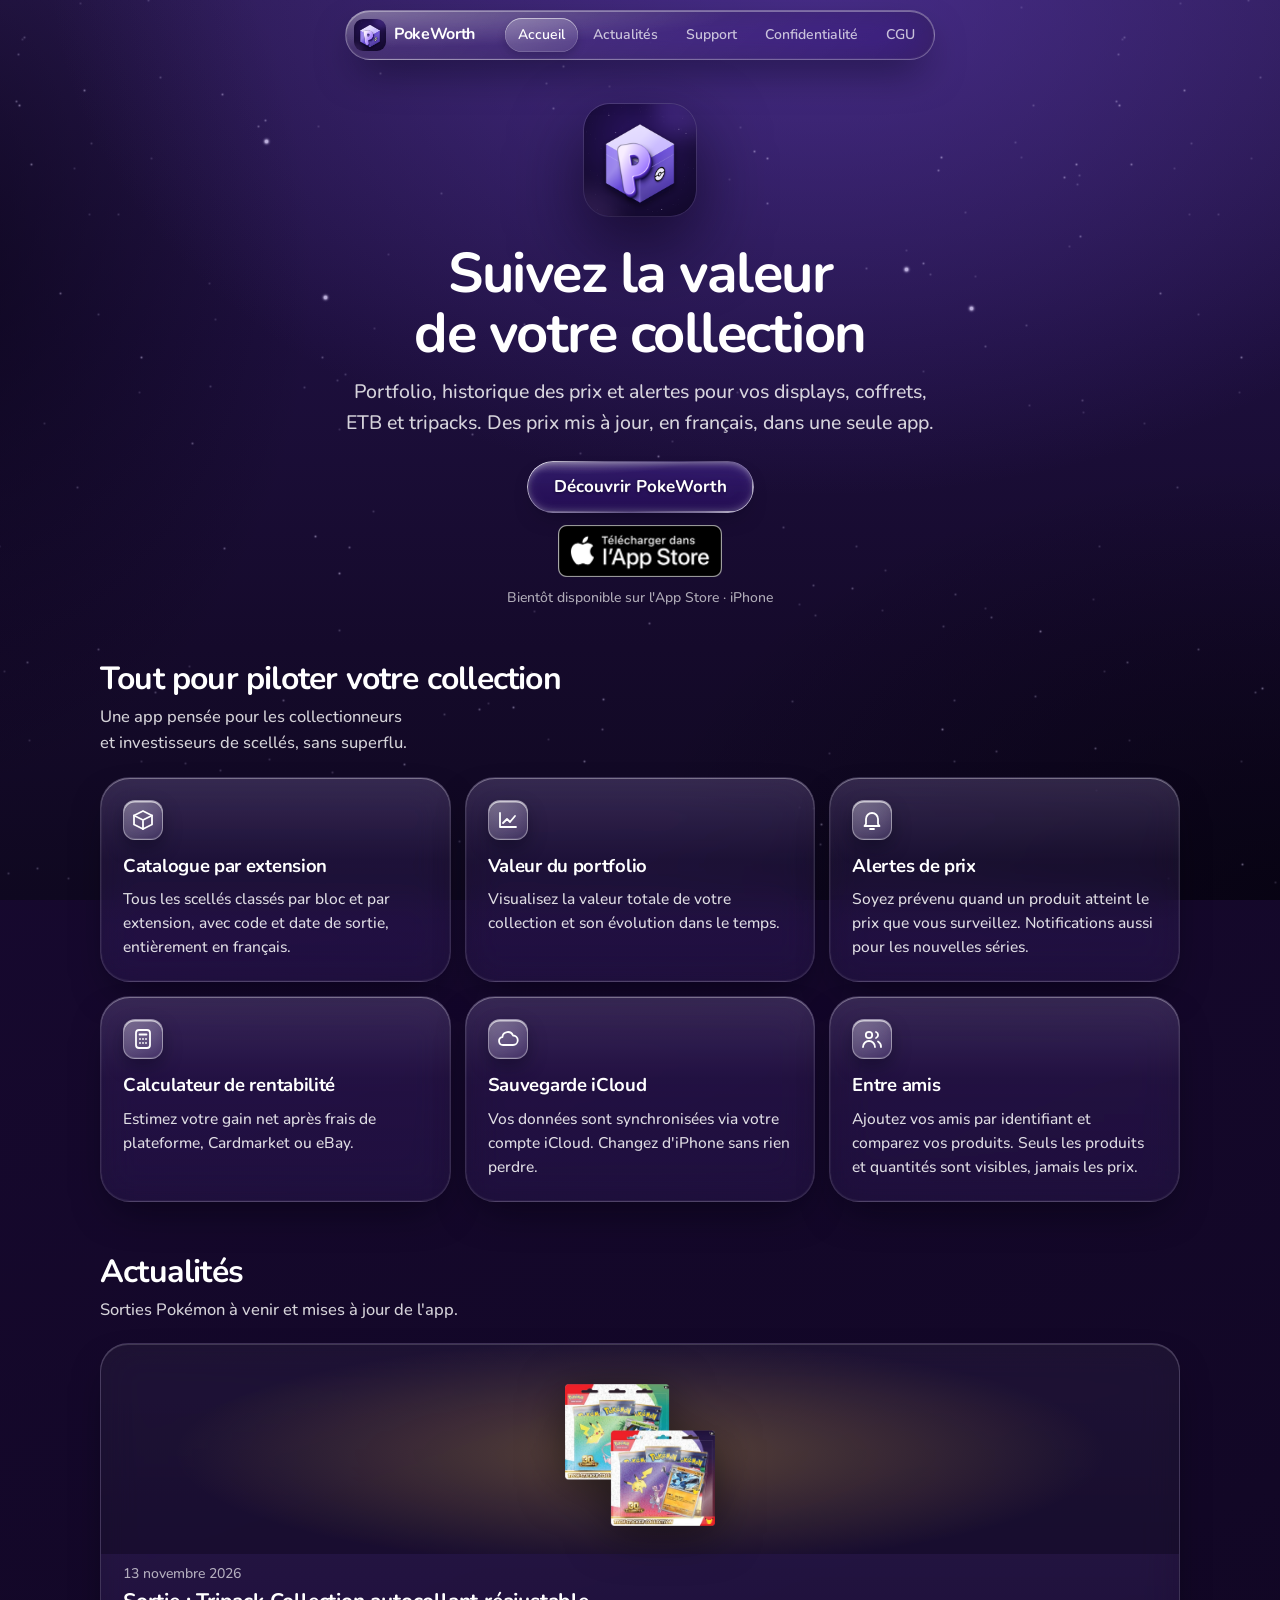
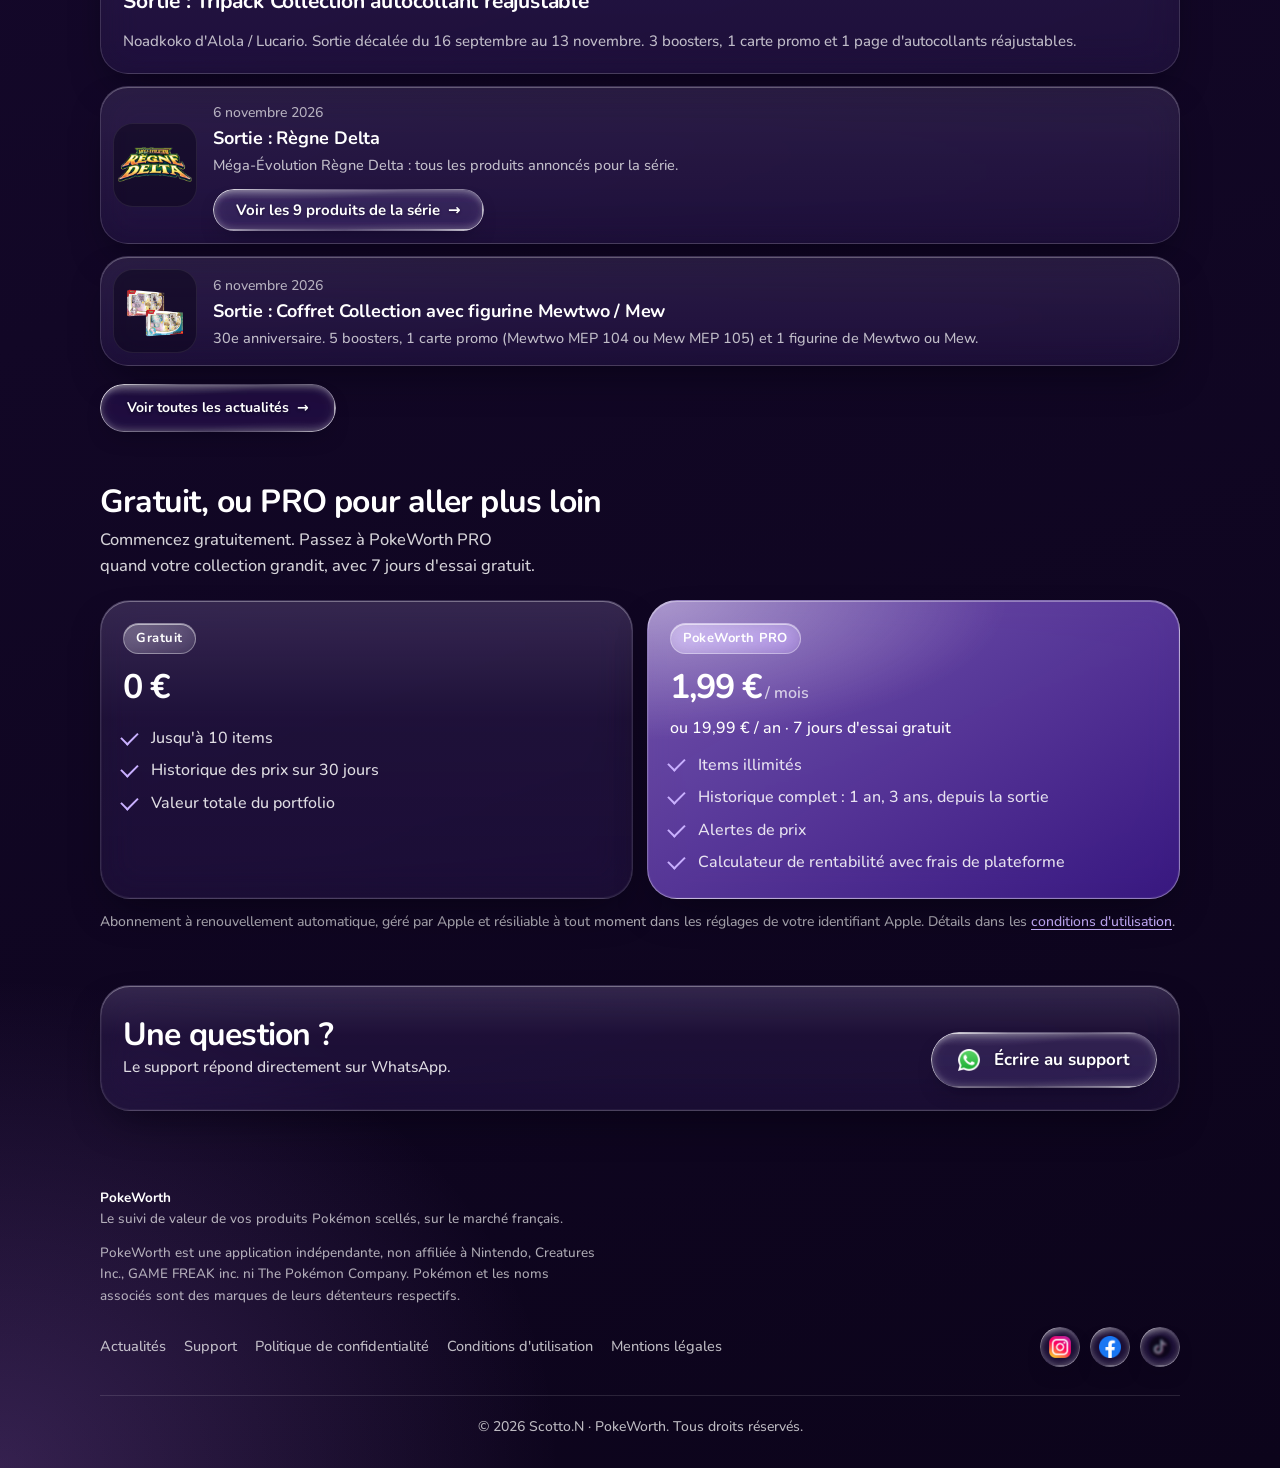
==== commit 25046253: "Add files via upload" ====
--- a/index.html
+++ b/index.html
@@ -5,36 +5,37 @@
 <meta name="viewport" content="width=device-width,initial-scale=1">
 <title>PokeWorth · Suivi de collection TCG</title>
 <meta name="description" content="PokeWorth suit la valeur de vos produits Pokémon scellés sur le marché français : portfolio, historique des prix mis à jour, alertes et calculateur de rentabilité.">
-<meta name="theme-color" content="#120726">
+<meta name="theme-color" content="#1d1245">
 <meta property="og:title" content="PokeWorth · Suivi de collection TCG">
 <meta property="og:description" content="PokeWorth suit la valeur de vos produits Pokémon scellés sur le marché français : portfolio, historique des prix mis à jour, alertes et calculateur de rentabilité.">
 <meta property="og:type" content="website">
-<meta property="og:image" content="https://pokeworth.fr/og-image.jpg?v=6.3">
+<meta property="og:image" content="https://pokeworth.fr/og-image.jpg?v=6.4">
 <meta property="og:site_name" content="PokeWorth">
 <meta property="og:locale" content="fr_FR">
 <meta name="twitter:card" content="summary_large_image">
-<meta name="twitter:image" content="https://pokeworth.fr/og-image.jpg?v=6.3">
-<link rel="icon" href="favicon.ico?v=6.3" sizes="48x48">
-<link rel="icon" type="image/png" sizes="32x32" href="favicon.png?v=6.3">
-<link rel="apple-touch-icon" href="apple-touch-icon.png?v=6.3">
+<meta name="twitter:image" content="https://pokeworth.fr/og-image.jpg?v=6.4">
+<link rel="icon" href="favicon.ico?v=6.4" sizes="48x48">
+<link rel="icon" type="image/png" sizes="32x32" href="favicon.png?v=6.4">
+<link rel="icon" type="image/png" sizes="16x16" href="favicon-16.png?v=6.4">
+<link rel="apple-touch-icon" href="apple-touch-icon.png?v=6.4">
 <link rel="manifest" href="site.webmanifest">
 <link rel="preload" href="Nunito-600SemiBold.woff2" as="font" type="font/woff2" crossorigin>
-<link rel="stylesheet" href="style.css?v=6.3">
+<link rel="stylesheet" href="style.css?v=6.4">
 </head>
 <body>
 <a class="skip" href="#main">Aller au contenu</a>
 <header class="nav"><div class="wrap">
-<a class="brand" href="index.html" aria-label="PokeWorth, accueil"><img src="logo-120.png?v=6.3" alt="" width="40" height="40"><span>PokeWorth</span></a>
+<a class="brand" href="index.html" aria-label="PokeWorth, accueil"><img src="logo-120.png?v=6.4" alt="" width="40" height="40"><span>PokeWorth</span></a>
 <nav aria-label="Navigation principale"><a class="nl" href="index.html" aria-current="page">Accueil</a><a class="nl" href="actualites.html">Actualités</a><a class="nl" href="support.html">Support</a><a class="nl legal" href="confidentialite.html">Confidentialité</a><a class="nl legal" href="cgu.html">CGU</a></nav>
 </div></header>
 <main id="main">
 
 <div class="wrap">
 <section class="hero">
-<img class="icon" src="logo-320.png?v=6.3" alt="Icône de l'application PokeWorth" width="148" height="148">
+<img class="icon" src="logo-320.png?v=6.4" alt="Icône de l'application PokeWorth" width="148" height="148">
 <h1>Suivez la valeur de votre collection</h1>
 <p class="lead">Portfolio, historique des prix et alertes pour vos displays, coffrets, ETB et tripacks. Des prix mis à jour, en français, dans une seule app.</p>
-<div class="hero-cta"><a class="cta" href="#fonctions">Découvrir PokeWorth</a><div class="appstore soon-badge" role="img" aria-label="Bientôt disponible dans l'App Store"><img src="badge-app-store-officiel.png?v=6.3" alt="Télécharger dans l'App Store" width="165" height="52" decoding="async"></div></div>
+<div class="hero-cta"><a class="cta" href="#fonctions">Découvrir PokeWorth</a><div class="appstore soon-badge" role="img" aria-label="Bientôt disponible dans l'App Store"><img src="badge-app-store-officiel.png?v=6.4" alt="Télécharger dans l'App Store" width="165" height="52" decoding="async"></div></div>
 <p class="soon">Bientôt disponible sur l'App Store · iPhone</p>
 </section>
 
@@ -106,14 +107,14 @@
 <a href="actualites.html">Actualités</a><a href="support.html">Support</a><a href="confidentialite.html">Politique de confidentialité</a><a href="cgu.html">Conditions d'utilisation</a><a href="mentions-legales.html">Mentions légales</a>
 </nav>
 <div class="social" aria-label="Réseaux sociaux">
-<a class="sb" href="https://www.instagram.com/pokeworth/" target="_blank" rel="noopener" aria-label="PokeWorth sur Instagram"><img src="social-instagram.png?v=6.3" alt="" width="30" height="30"></a>
-<a class="sb" href="https://www.facebook.com/profile.php?id=61594761881577" target="_blank" rel="noopener" aria-label="PokeWorth sur Facebook"><img src="social-facebook.png?v=6.3" alt="" width="30" height="30"></a>
-<span class="sb soon" role="img" aria-label="TikTok, bientôt disponible" title="Compte TikTok bientôt disponible !"><img src="social-tiktok.png?v=6.3" alt="" width="30" height="30"></span>
+<a class="sb" href="https://www.instagram.com/pokeworth/" target="_blank" rel="noopener" aria-label="PokeWorth sur Instagram"><img src="social-instagram.png?v=6.4" alt="" width="30" height="30"></a>
+<a class="sb" href="https://www.facebook.com/profile.php?id=61594761881577" target="_blank" rel="noopener" aria-label="PokeWorth sur Facebook"><img src="social-facebook.png?v=6.4" alt="" width="30" height="30"></a>
+<span class="sb soon" role="img" aria-label="TikTok, bientôt disponible" title="Compte TikTok bientôt disponible !"><img src="social-tiktok.png?v=6.4" alt="" width="30" height="30"></span>
 </div>
 </div>
 </div>
 <div class="wrap copy"><p>&copy; 2026 Scotto.N &middot; PokeWorth. Tous droits r&eacute;serv&eacute;s.</p></div>
 </footer>
-<script src="actus.js?v=6.3" defer></script>
+<script src="actus.js?v=6.4" defer></script>
 </body>
 </html>
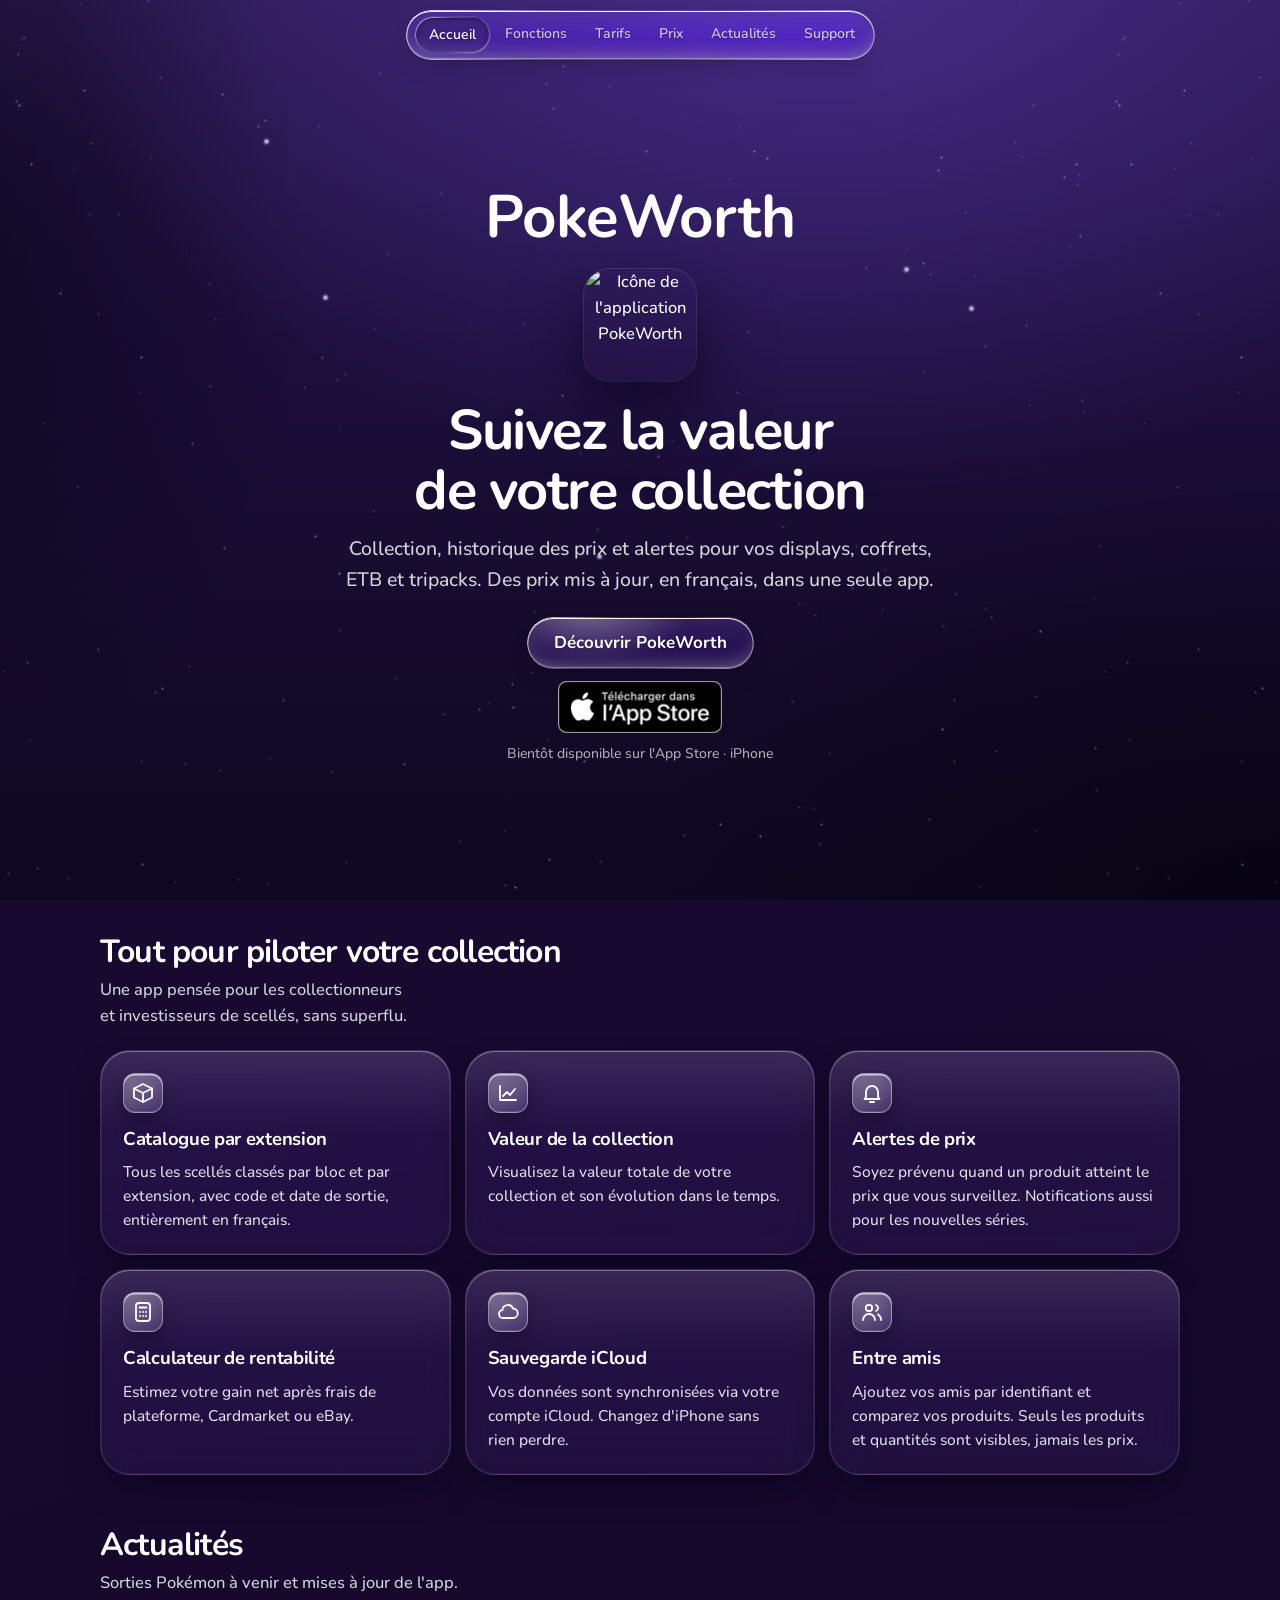
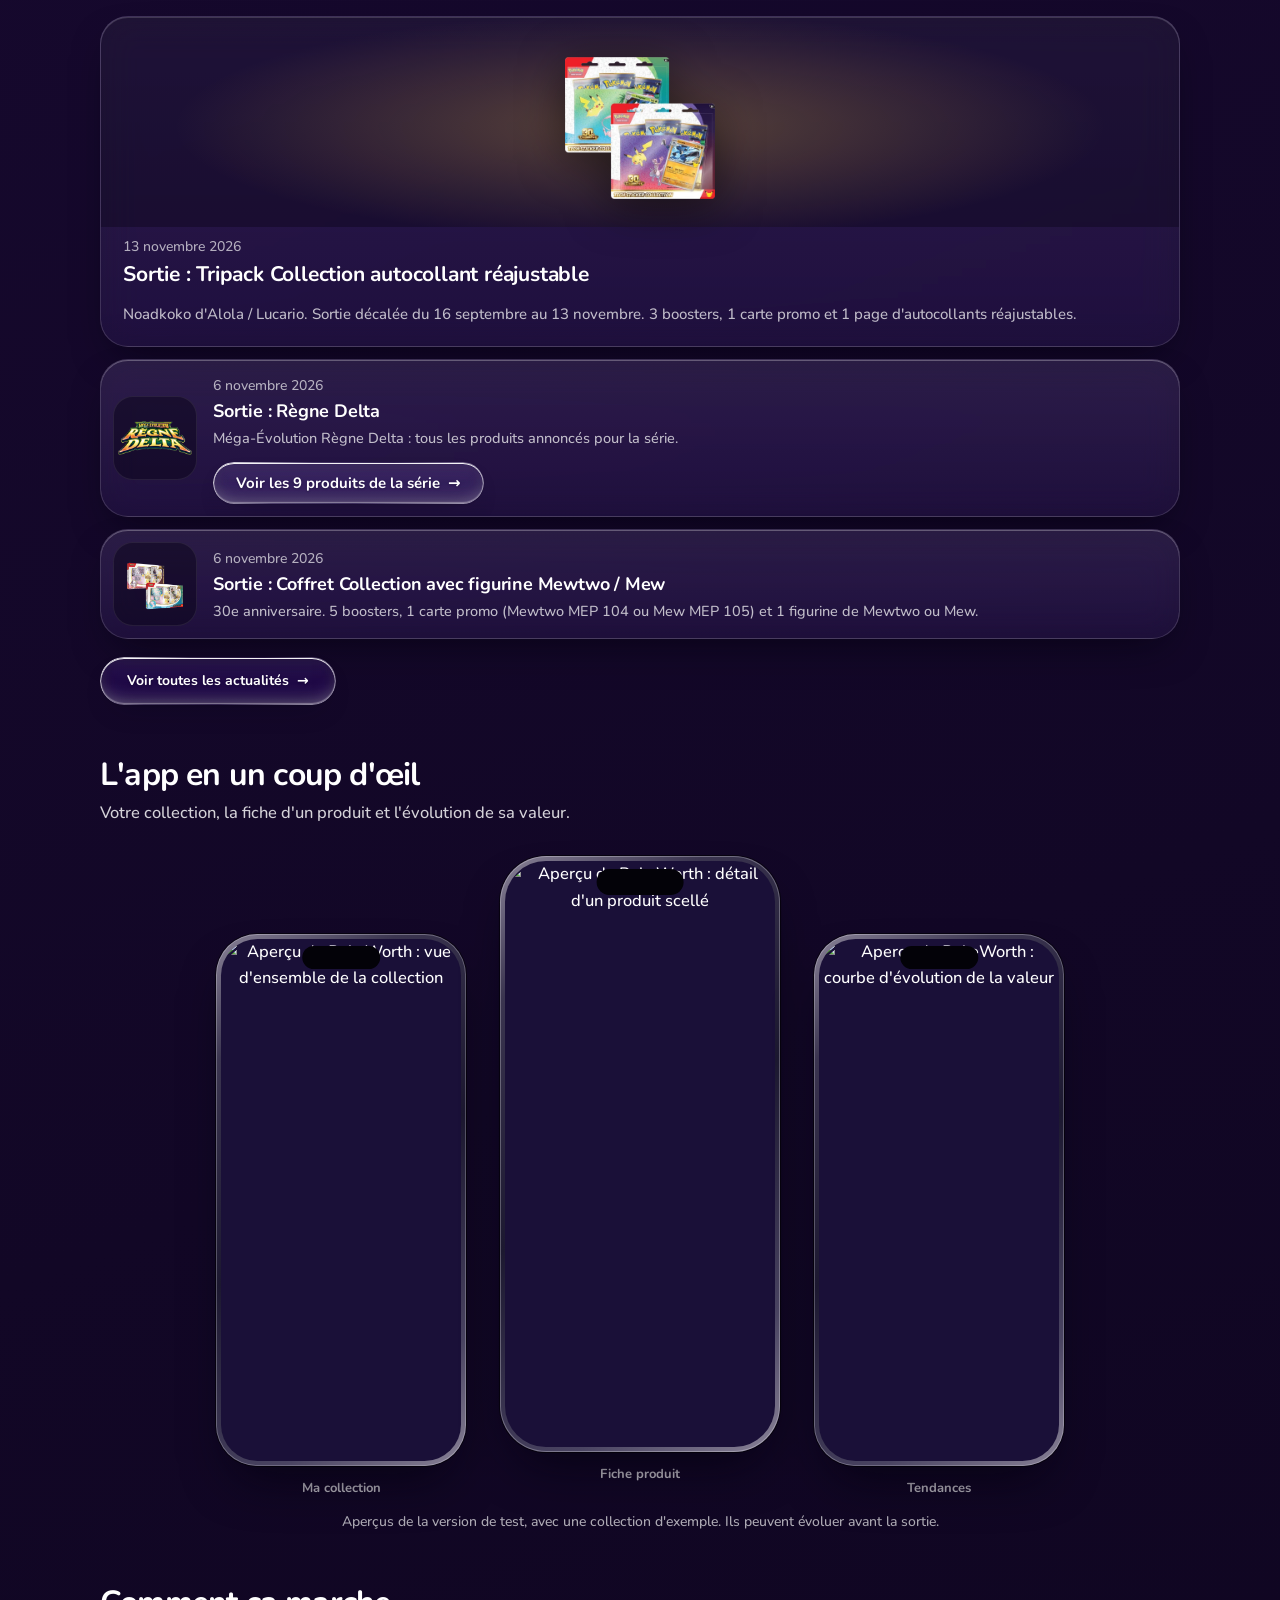
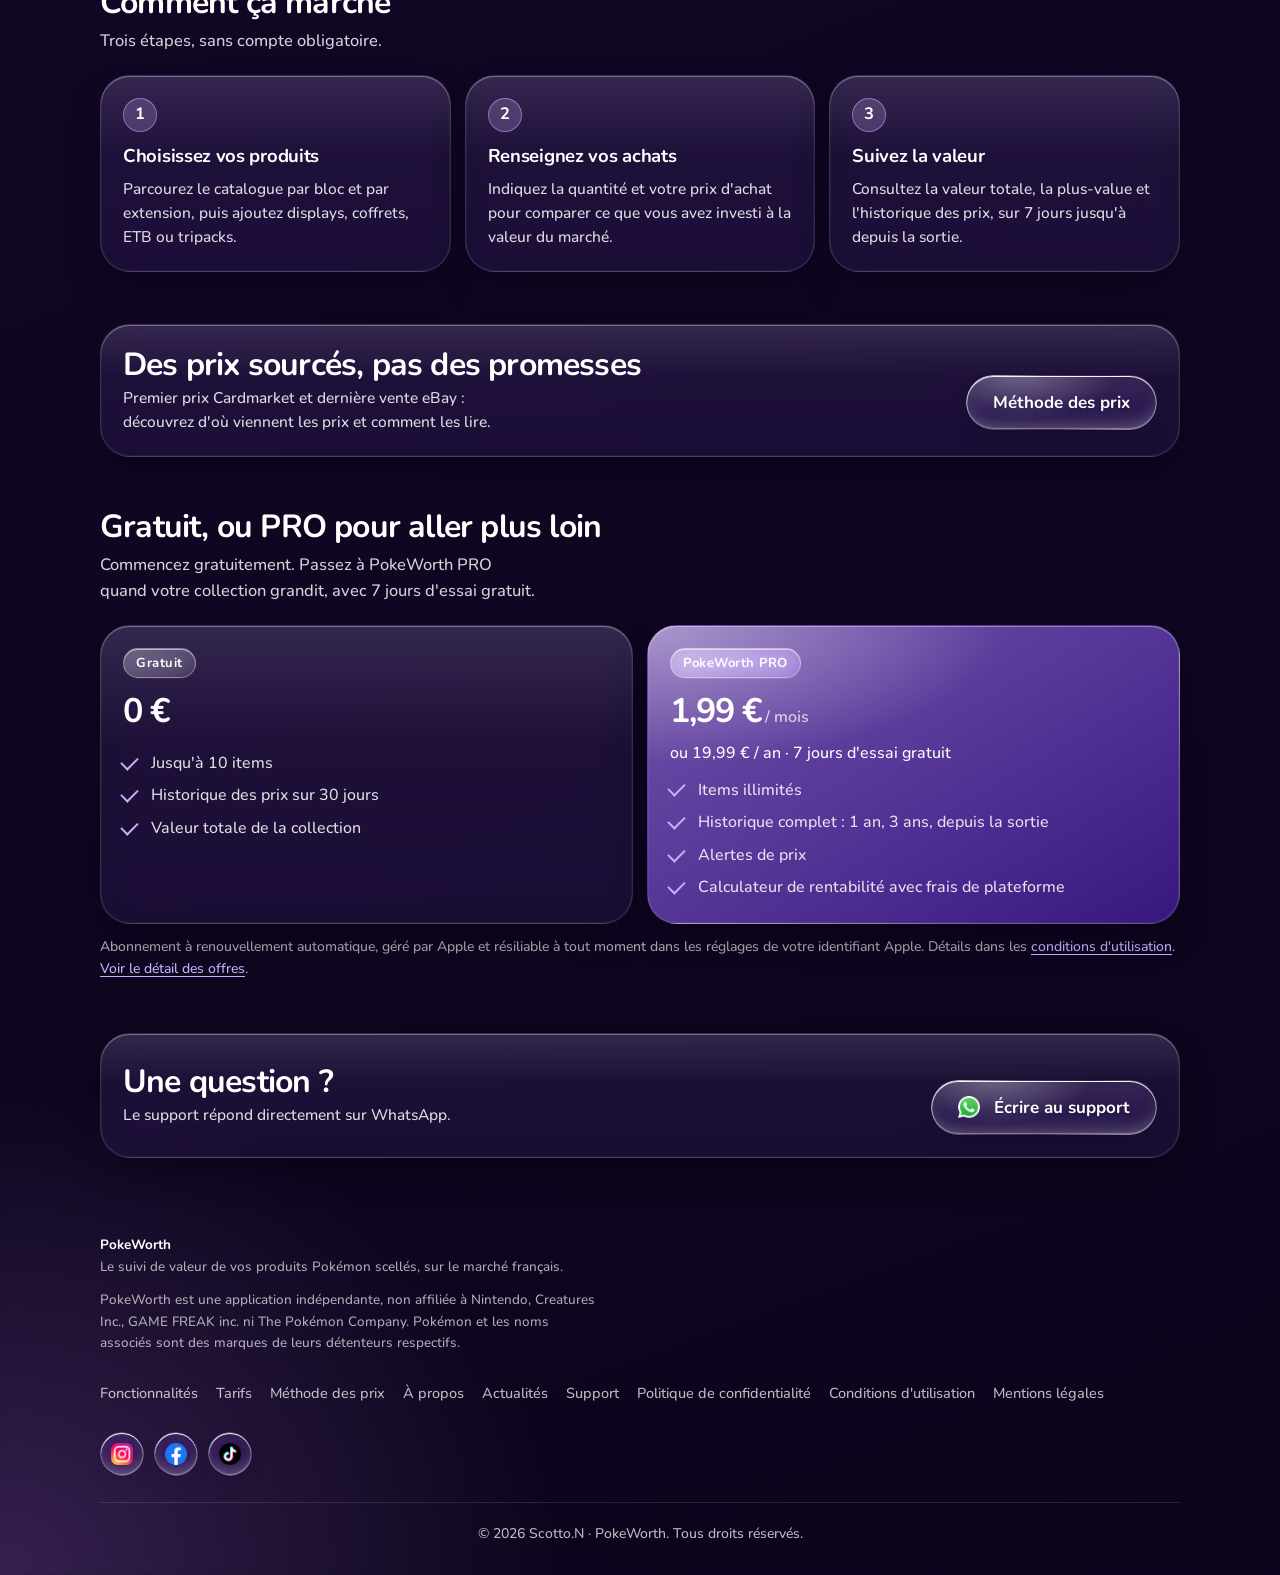
==== commit b786d1ee: "Add files via upload" ====
--- a/index.html
+++ b/index.html
@@ -4,38 +4,42 @@
 <meta charset="utf-8">
 <meta name="viewport" content="width=device-width,initial-scale=1">
 <title>PokeWorth · Suivi de collection TCG</title>
-<meta name="description" content="PokeWorth suit la valeur de vos produits Pokémon scellés sur le marché français : portfolio, historique des prix mis à jour, alertes et calculateur de rentabilité.">
+<meta name="description" content="PokeWorth suit la valeur de vos produits Pokémon scellés sur le marché français : collection, historique des prix mis à jour, alertes et calculateur de rentabilité.">
 <meta name="theme-color" content="#1d1245">
 <meta property="og:title" content="PokeWorth · Suivi de collection TCG">
-<meta property="og:description" content="PokeWorth suit la valeur de vos produits Pokémon scellés sur le marché français : portfolio, historique des prix mis à jour, alertes et calculateur de rentabilité.">
+<meta property="og:description" content="PokeWorth suit la valeur de vos produits Pokémon scellés sur le marché français : collection, historique des prix mis à jour, alertes et calculateur de rentabilité.">
 <meta property="og:type" content="website">
-<meta property="og:image" content="https://pokeworth.fr/og-image.jpg?v=6.4">
+<meta property="og:url" content="https://pokeworth.fr/">
+<link rel="canonical" href="https://pokeworth.fr/">
+<meta property="og:image" content="https://pokeworth.fr/og-image.jpg?v=8.8">
 <meta property="og:site_name" content="PokeWorth">
 <meta property="og:locale" content="fr_FR">
 <meta name="twitter:card" content="summary_large_image">
-<meta name="twitter:image" content="https://pokeworth.fr/og-image.jpg?v=6.4">
-<link rel="icon" href="favicon.ico?v=6.4" sizes="48x48">
-<link rel="icon" type="image/png" sizes="32x32" href="favicon.png?v=6.4">
-<link rel="icon" type="image/png" sizes="16x16" href="favicon-16.png?v=6.4">
-<link rel="apple-touch-icon" href="apple-touch-icon.png?v=6.4">
+<meta name="twitter:image" content="https://pokeworth.fr/og-image.jpg?v=8.8">
+<link rel="icon" href="favicon.ico?v=8.8" sizes="16x16 32x32 48x48">
+<link rel="icon" type="image/png" sizes="16x16" href="favicon-16.png?v=8.8">
+<link rel="icon" type="image/png" sizes="32x32" href="favicon.png?v=8.8">
+<link rel="icon" type="image/png" sizes="48x48" href="favicon-48.png?v=8.8">
+<link rel="icon" type="image/png" sizes="192x192" href="icon-192.png?v=8.8">
+<link rel="apple-touch-icon" sizes="180x180" href="apple-touch-icon.png?v=8.8">
 <link rel="manifest" href="site.webmanifest">
-<link rel="preload" href="Nunito-600SemiBold.woff2" as="font" type="font/woff2" crossorigin>
-<link rel="stylesheet" href="style.css?v=6.4">
+<link rel="preload" href="Nunito-500Medium.woff2" as="font" type="font/woff2" crossorigin>
+<link rel="stylesheet" href="style.css?v=8.8">
 </head>
 <body>
 <a class="skip" href="#main">Aller au contenu</a>
 <header class="nav"><div class="wrap">
-<a class="brand" href="index.html" aria-label="PokeWorth, accueil"><img src="logo-120.png?v=6.4" alt="" width="40" height="40"><span>PokeWorth</span></a>
-<nav aria-label="Navigation principale"><a class="nl" href="index.html" aria-current="page">Accueil</a><a class="nl" href="actualites.html">Actualités</a><a class="nl" href="support.html">Support</a><a class="nl legal" href="confidentialite.html">Confidentialité</a><a class="nl legal" href="cgu.html">CGU</a></nav>
+<nav aria-label="Navigation principale"><a class="nl" href="index.html" aria-current="page">Accueil</a><a class="nl" href="fonctionnalites.html">Fonctions</a><a class="nl" href="tarifs.html">Tarifs</a><a class="nl" href="methode-des-prix.html">Prix</a><a class="nl" href="actualites.html">Actualités</a><a class="nl" href="support.html">Support</a></nav>
 </div></header>
 <main id="main">
 
 <div class="wrap">
 <section class="hero">
-<img class="icon" src="logo-320.png?v=6.4" alt="Icône de l'application PokeWorth" width="148" height="148">
+<p class="hero-brand">PokeWorth</p>
+<img class="icon" src="logo-320.webp?v=8.8" alt="Icône de l'application PokeWorth" width="112" height="112" fetchpriority="high">
 <h1>Suivez la valeur de votre collection</h1>
-<p class="lead">Portfolio, historique des prix et alertes pour vos displays, coffrets, ETB et tripacks. Des prix mis à jour, en français, dans une seule app.</p>
-<div class="hero-cta"><a class="cta" href="#fonctions">Découvrir PokeWorth</a><div class="appstore soon-badge" role="img" aria-label="Bientôt disponible dans l'App Store"><img src="badge-app-store-officiel.png?v=6.4" alt="Télécharger dans l'App Store" width="165" height="52" decoding="async"></div></div>
+<p class="lead">Collection, historique des prix et alertes pour vos displays, coffrets, ETB et tripacks. Des prix mis à jour, en français, dans une seule app.</p>
+<div class="hero-cta"><a class="cta" href="fonctionnalites.html">Découvrir PokeWorth</a><div class="appstore soon-badge" role="img" aria-label="Bientôt disponible dans l'App Store"><img src="badge-app-store-officiel.png?v=8.8" alt="Télécharger dans l'App Store" width="165" height="52" decoding="async"></div></div>
 <p class="soon">Bientôt disponible sur l'App Store · iPhone</p>
 </section>
 
@@ -44,7 +48,7 @@
 <p class="sub">Une app pensée pour les collectionneurs et investisseurs de scellés, sans superflu.</p>
 <div class="grid feats">
 <div class="card"><div class="ico"><svg viewBox="0 0 24 24" aria-hidden="true"><path d="M3 7.5 12 3l9 4.5v9L12 21l-9-4.5z"/><path d="M3 7.5 12 12l9-4.5M12 12v9"/></svg></div><h3>Catalogue par extension</h3><p>Tous les scellés classés par bloc et par extension, avec code et date de sortie, entièrement en français.</p></div>
-<div class="card"><div class="ico"><svg viewBox="0 0 24 24" aria-hidden="true"><path d="M4 19V5M4 19h16"/><path d="m7 15 4-4 3 3 5-6"/></svg></div><h3>Valeur du portfolio</h3><p>Visualisez la valeur totale de votre collection et son évolution dans le temps.</p></div>
+<div class="card"><div class="ico"><svg viewBox="0 0 24 24" aria-hidden="true"><path d="M4 19V5M4 19h16"/><path d="m7 15 4-4 3 3 5-6"/></svg></div><h3>Valeur de la collection</h3><p>Visualisez la valeur totale de votre collection et son évolution dans le temps.</p></div>
 <div class="card"><div class="ico"><svg viewBox="0 0 24 24" aria-hidden="true"><path d="M6 16V11a6 6 0 1 1 12 0v5l1.5 2h-15z"/><path d="M10 21h4"/></svg></div><h3>Alertes de prix</h3><p>Soyez prévenu quand un produit atteint le prix que vous surveillez. Notifications aussi pour les nouvelles séries.</p></div>
 <div class="card"><div class="ico"><svg viewBox="0 0 24 24" aria-hidden="true"><rect x="5" y="3" width="14" height="18" rx="3"/><path d="M8.5 7.5h7M9 12h.01M12 12h.01M15 12h.01M9 16h.01M12 16h.01M15 16h.01"/></svg></div><h3>Calculateur de rentabilité</h3><p>Estimez votre gain net après frais de plateforme, Cardmarket ou eBay.</p></div>
 <div class="card"><div class="ico"><svg viewBox="0 0 24 24" aria-hidden="true"><path d="M7 18a4 4 0 0 1-.6-7.95A5.5 5.5 0 0 1 17 8.5a4.75 4.75 0 0 1 0 9.5z"/></svg></div><h3>Sauvegarde iCloud</h3><p>Vos données sont synchronisées via votre compte iCloud. Changez d'iPhone sans rien perdre.</p></div>
@@ -56,7 +60,36 @@
 <h2>Actualités</h2>
 <p class="sub">Sorties Pokémon à venir et mises à jour de l'app.</p>
 <div class="news-grid"></div>
-<p class="note"><a href="actualites.html">Voir toutes les actualités</a></p>
+<p class="note"><a class="more-news" href="actualites.html">Voir toutes les actualités</a></p>
+</section>
+
+<section id="apercu">
+<h2>L'app en un coup d'œil</h2>
+<p class="sub">Votre collection, la fiche d'un produit et l'évolution de sa valeur.</p>
+<div class="phones">
+<figure class="phone-fig"><div class="phone"><img src="apercu-collection.png" alt="Aperçu de PokeWorth : vue d'ensemble de la collection" width="660" height="1434" loading="lazy" decoding="async"></div><figcaption>Ma collection</figcaption></figure>
+<figure class="phone-fig mid"><div class="phone"><img src="apercu-produit.png" alt="Aperçu de PokeWorth : détail d'un produit scellé" width="660" height="1434" loading="lazy" decoding="async"></div><figcaption>Fiche produit</figcaption></figure>
+<figure class="phone-fig"><div class="phone"><img src="apercu-tendances.png" alt="Aperçu de PokeWorth : courbe d'évolution de la valeur" width="660" height="1434" loading="lazy" decoding="async"></div><figcaption>Tendances</figcaption></figure>
+</div>
+<p class="note center">Aperçus de la version de test, avec une collection d'exemple. Ils peuvent évoluer avant la sortie.</p>
+</section>
+
+<section id="comment">
+<h2>Comment ça marche</h2>
+<p class="sub">Trois étapes, sans compte obligatoire.</p>
+<div class="grid steps">
+<div class="card"><span class="stepn">1</span><h3>Choisissez vos produits</h3><p>Parcourez le catalogue par bloc et par extension, puis ajoutez displays, coffrets, ETB ou tripacks.</p></div>
+<div class="card"><span class="stepn">2</span><h3>Renseignez vos achats</h3><p>Indiquez la quantité et votre prix d'achat pour comparer ce que vous avez investi à la valeur du marché.</p></div>
+<div class="card"><span class="stepn">3</span><h3>Suivez la valeur</h3><p>Consultez la valeur totale, la plus-value et l'historique des prix, sur 7 jours jusqu'à depuis la sortie.</p></div>
+</div>
+</section>
+
+<section id="home-method">
+<div class="card askrow">
+<div><h2>Des prix sourcés, pas des promesses</h2>
+<p class="sub">Premier prix Cardmarket et dernière vente eBay : découvrez d'où viennent les prix et comment les lire.</p></div>
+<a class="cta ghost" href="methode-des-prix.html">Méthode des prix</a>
+</div>
 </section>
 
 <section id="tarifs">
@@ -69,13 +102,13 @@
 <ul>
 <li>Jusqu'à 10 items</li>
 <li>Historique des prix sur 30 jours</li>
-<li>Valeur totale du portfolio</li>
+<li>Valeur totale de la collection</li>
 </ul>
 </div>
 <div class="card plan pro">
 <span class="tag">PokeWorth PRO</span>
 <div class="price">1,99 €<small> / mois</small></div>
-<p style="color:#fff;font-size:16px">ou 19,99 € / an · 7 jours d'essai gratuit</p>
+<p class="price-alt">ou 19,99 € / an · 7 jours d'essai gratuit</p>
 <ul>
 <li>Items illimités</li>
 <li>Historique complet : 1 an, 3 ans, depuis la sortie</li>
@@ -84,7 +117,7 @@
 </ul>
 </div>
 </div>
-<p class="note">Abonnement à renouvellement automatique, géré par Apple et résiliable à tout moment dans les réglages de votre identifiant Apple. Détails dans les <a href="cgu.html">conditions d'utilisation</a>.</p>
+<p class="note">Abonnement à renouvellement automatique, géré par Apple et résiliable à tout moment dans les réglages de votre identifiant Apple. Détails dans les <a href="cgu.html">conditions d'utilisation</a>. <a href="tarifs.html">Voir le détail des offres</a>.</p>
 </section>
 
 <section>
@@ -99,22 +132,23 @@
 </main>
 <footer><div class="wrap">
 <div>
-<p><strong style="color:#fff">PokeWorth</strong><br>Le suivi de valeur de vos produits Pokémon scellés, sur le marché français.</p>
-<p style="margin-top:12px">PokeWorth est une application indépendante, non affiliée à Nintendo, Creatures Inc., GAME FREAK inc. ni The Pokémon Company. Pokémon et les noms associés sont des marques de leurs détenteurs respectifs.</p>
+<p><strong>PokeWorth</strong><br>Le suivi de valeur de vos produits Pokémon scellés, sur le marché français.</p>
+<p>PokeWorth est une application indépendante, non affiliée à Nintendo, Creatures Inc., GAME FREAK inc. ni The Pokémon Company. Pokémon et les noms associés sont des marques de leurs détenteurs respectifs.</p>
 </div>
 <div class="flinks">
 <nav aria-label="Liens légaux">
-<a href="actualites.html">Actualités</a><a href="support.html">Support</a><a href="confidentialite.html">Politique de confidentialité</a><a href="cgu.html">Conditions d'utilisation</a><a href="mentions-legales.html">Mentions légales</a>
+<a href="fonctionnalites.html">Fonctionnalités</a><a href="tarifs.html">Tarifs</a><a href="methode-des-prix.html">Méthode des prix</a><a href="a-propos.html">À propos</a><a href="actualites.html">Actualités</a><a href="support.html">Support</a><a href="confidentialite.html">Politique de confidentialité</a><a href="cgu.html">Conditions d'utilisation</a><a href="mentions-legales.html">Mentions légales</a>
 </nav>
 <div class="social" aria-label="Réseaux sociaux">
-<a class="sb" href="https://www.instagram.com/pokeworth/" target="_blank" rel="noopener" aria-label="PokeWorth sur Instagram"><img src="social-instagram.png?v=6.4" alt="" width="30" height="30"></a>
-<a class="sb" href="https://www.facebook.com/profile.php?id=61594761881577" target="_blank" rel="noopener" aria-label="PokeWorth sur Facebook"><img src="social-facebook.png?v=6.4" alt="" width="30" height="30"></a>
-<span class="sb soon" role="img" aria-label="TikTok, bientôt disponible" title="Compte TikTok bientôt disponible !"><img src="social-tiktok.png?v=6.4" alt="" width="30" height="30"></span>
+<a class="sb" href="https://www.instagram.com/pokeworth/" target="_blank" rel="noopener" aria-label="PokeWorth sur Instagram"><img src="social-instagram.png?v=8.8" alt="" width="30" height="30"></a>
+<a class="sb" href="https://www.facebook.com/profile.php?id=61594761881577" target="_blank" rel="noopener" aria-label="PokeWorth sur Facebook"><img src="social-facebook.png?v=8.8" alt="" width="30" height="30"></a>
+<a class="sb" href="https://www.tiktok.com/@pokeworth_" target="_blank" rel="noopener" aria-label="PokeWorth sur TikTok"><img src="social-tiktok.png?v=8.8" alt="" width="30" height="30"></a>
 </div>
 </div>
 </div>
 <div class="wrap copy"><p>&copy; 2026 Scotto.N &middot; PokeWorth. Tous droits r&eacute;serv&eacute;s.</p></div>
 </footer>
-<script src="actus.js?v=6.4" defer></script>
+<script src="actus.js?v=8.8" defer></script>
+<script>document.addEventListener("pointermove",function(e){var b=e.target.closest&&e.target.closest(".cta,.filters button");if(!b)return;var r=b.getBoundingClientRect();b.style.setProperty("--mx",(e.clientX-r.left)+"px");b.style.setProperty("--my",(e.clientY-r.top)+"px")},{passive:true});</script>
 </body>
 </html>
--- a/style.css
+++ b/style.css
@@ -1,25 +1,45 @@
+/* =====================================================================
+   PokeWorth · pokeworth.fr — feuille de style unique (v7.2, consolidée)
+   Ordre : polices · variables · base · navigation · accueil · cartes ·
+   boutons Liquid Glass · actualités · page série · pages de contenu ·
+   pied de page · accessibilité · responsive
+   ===================================================================== */
+
 @font-face{font-family:"Nunito";font-weight:500;font-display:swap;src:url(Nunito-500Medium.woff2) format("woff2")}
 @font-face{font-family:"Nunito";font-weight:600;font-display:swap;src:url(Nunito-600SemiBold.woff2) format("woff2")}
 @font-face{font-family:"Nunito";font-weight:700;font-display:swap;src:url(Nunito-700Bold.woff2) format("woff2")}
 
 :root{
-  --bg:#120726; --bg2:#1a0a35; --acc:#c9b0ff; --acc2:#8b5cf6;
-  --txt:#ffffff; --muted:rgba(255,255,255,.72); --faint:rgba(255,255,255,.5);
-  --glass:linear-gradient(160deg,rgba(255,255,255,.14),rgba(255,255,255,.05));
-  --rim:rgba(255,255,255,.2);
-}
+  /* couleurs */
+  --bg:#120726; --bg2:#1a0a35; --acc:#c9b0ff;
+  --txt:#fff; --muted:rgba(255,255,255,.72); --body:rgba(255,255,255,.86); --dim:rgba(255,255,255,.66); --faint:rgba(255,255,255,.5);
+  --line:rgba(255,255,255,.12);
+  /* verre des cartes */
+  --card-bg:linear-gradient(180deg,rgba(168,150,205,.24),rgba(96,76,140,.16) 40%,rgba(52,36,90,.30));
+  --card-rim:inset 0 1px 0 rgba(255,255,255,.30),inset 0 0 0 1px rgba(255,255,255,.05);
+  --card-drop:0 18px 40px -16px rgba(4,1,14,.7);
+  --card-blur:blur(18px) saturate(130%);
+  /* petits éléments en verre (pastilles J-xx, bouton +) */
+  --pill-bg:radial-gradient(120% 90% at 22% -18%,rgba(255,255,255,.28),rgba(255,255,255,0) 50%),rgba(255,255,255,.04);
+  --pill-sh:inset 0 5px 7px -6px rgba(255,255,255,.6),inset 0 0 10px rgba(255,255,255,.06);
+  /* boutons Liquid Glass « Ultra Clear » (choisi le 05/10/2026) */
+  --uc-blur:9px; --uc-sat:190%; --uc-fill:.025; --uc-tint:150,118,255; --uc-tint-a:.05;
+  --btn-r:999px; --btn-r-sm:999px; /* boutons arrondis en pilule, comme la barre d'onglets de l'app */
+  --uc-rim:.42; --uc-spec:.95; --uc-glow:0; --uc-glow-r:0px; --uc-drop:.3;
+}
+
+/* ---------- base ---------- */
 *{box-sizing:border-box;margin:0;padding:0}
-html{scroll-behavior:smooth;background:#120726}
+html{scroll-behavior:smooth;background:var(--bg)}
 body{
   font-family:"Nunito",system-ui,-apple-system,"Segoe UI",sans-serif;
-  color:var(--txt);line-height:1.65;font-weight:500;font-size:17px;
+  color:var(--txt);font-size:16.5px;line-height:1.6;font-weight:500;min-height:100vh;
   background:
     radial-gradient(900px 650px at 85% -5%,rgba(139,92,246,.45),transparent 70%),
     radial-gradient(800px 700px at 0% 100%,rgba(192,132,252,.22),transparent 70%),
     linear-gradient(160deg,var(--bg2),var(--bg) 55%,#0c041b);
-  min-height:100vh;
-}
-body::before{ /* fond lisse : dégradé violet profond, lumière en haut à droite, quelques étoiles discrètes */
+}
+body::before{ /* fond fixe : dégradé violet profond + étoiles */
   content:"";position:fixed;inset:0;pointer-events:none;z-index:0;
   background:
     url(stars.webp) 0 0/1100px 1100px,
@@ -31,383 +51,197 @@
 a{color:var(--acc);text-decoration-thickness:1px;text-underline-offset:3px}
 a:hover{color:#fff}
 .wrap{width:min(1080px,100% - 40px);margin-inline:auto;position:relative;z-index:1}
-
-/* navigation */
-header.nav{position:sticky;top:0;z-index:10;backdrop-filter:blur(18px);-webkit-backdrop-filter:blur(18px);
-  background:rgba(18,7,38,.55);border-bottom:1px solid rgba(255,255,255,.1)}
-.nav .wrap{display:flex;align-items:center;justify-content:space-between;height:68px;gap:16px}
-.brand{display:flex;align-items:center;gap:12px;color:#fff;text-decoration:none;font-weight:700;font-size:21px;letter-spacing:-.3px}
-.brand img{width:40px;height:40px;border-radius:11px}
-.nav nav{display:flex;gap:6px;flex-wrap:wrap}
-.nav nav a{color:var(--muted);text-decoration:none;font-weight:600;font-size:15px;padding:8px 14px;border-radius:999px}
-.nav nav a:hover,.nav nav a[aria-current]{color:#fff;background:rgba(255,255,255,.1)}
-
-/* hero */
-.hero{padding:84px 0 56px;text-align:center}
-.hero img.icon{width:148px;height:148px;border-radius:34px;box-shadow:0 28px 70px rgba(8,2,22,.65),0 0 0 1px rgba(255,255,255,.14)}
-.eyebrow{margin-top:28px;color:var(--acc);font-weight:700;letter-spacing:3px;font-size:14px;text-transform:uppercase}
 h1{font-size:clamp(38px,6.2vw,66px);line-height:1.07;font-weight:700;letter-spacing:-1.5px;margin:12px auto 18px;max-width:16ch}
-.lead{color:var(--muted);font-size:clamp(18px,2.2vw,21px);max-width:44ch;margin-inline:auto}
-.cta{display:inline-flex;align-items:center;gap:10px;margin-top:34px;padding:15px 30px;border-radius:999px;font-weight:700;font-size:17px;
-  color:#2a0f55;background:#fff;text-decoration:none;box-shadow:0 14px 34px rgba(8,2,22,.5)}
-.cta:hover{color:#2a0f55;transform:translateY(-1px)}
-.cta.ghost{background:rgba(255,255,255,.1);color:#fff;border:1px solid var(--rim);box-shadow:inset 0 1px 0 rgba(255,255,255,.25)}
-.cta.ghost:hover{color:#fff}
-.soon{margin-top:14px;font-size:14px;color:var(--faint)}
-
-/* sections */
-section{padding:46px 0}
-h2{font-size:clamp(28px,4vw,38px);letter-spacing:-.8px;font-weight:700;line-height:1.15;margin-bottom:10px}
-.sub{color:var(--muted);max-width:60ch;margin-bottom:30px}
-.grid{display:grid;gap:18px;grid-template-columns:repeat(auto-fit,minmax(250px,1fr))}
-.card{background:var(--glass);border:1px solid var(--rim);border-radius:28px;padding:26px;
-  box-shadow:inset 0 1px 0 rgba(255,255,255,.28),0 18px 40px rgba(8,2,22,.4);-webkit-backdrop-filter:blur(10px);backdrop-filter:blur(10px)}
-.card h3{font-size:20px;font-weight:700;letter-spacing:-.3px;margin-bottom:8px}
-.card p{color:var(--muted);font-size:16px}
-.ico{width:46px;height:46px;border-radius:14px;margin-bottom:16px;display:grid;place-items:center;
-  background:rgba(201,176,255,.14);border:1px solid rgba(201,176,255,.35)}
-.ico svg{width:24px;height:24px;stroke:var(--acc);fill:none;stroke-width:1.8;stroke-linecap:round;stroke-linejoin:round}
+h2{font-size:clamp(25px,3.4vw,32px);letter-spacing:-.8px;font-weight:700;line-height:1.15;margin-bottom:6px}
+section{padding:26px 0}
+.sub{color:rgba(255,255,255,.82);max-width:60ch;margin-bottom:20px;text-wrap:balance}
+.note,.soon{font-size:14px;color:var(--dim)}
+.note{margin-top:12px}
+
+/* ---------- navigation : barre flottante centrée, en pilule comme la barre d'onglets de l'app ---------- */
+header.nav{position:sticky;top:10px;z-index:10;pointer-events:none}
+.nav .wrap{
+  display:flex;align-items:center;justify-content:center;
+  width:fit-content;max-width:calc(100% - 24px);height:50px;margin:10px auto 0;padding:0 6px 0 8px;
+  border-radius:var(--btn-r);pointer-events:auto}
+.nav nav{display:flex;justify-content:center;flex-wrap:nowrap;gap:2px}
+.nav nav a{position:relative;color:var(--muted);text-decoration:none;font-weight:600;font-size:14px;padding:6px 13px;border-radius:var(--btn-r-sm);transition:background .2s,color .2s}
+.nav nav a::after{content:"";position:absolute;inset:-8px -2px} /* zone tactile >= 44 px */
+.nav nav a:hover,.nav nav a[aria-current]{color:#fff}
+.nav nav a:not([aria-current]):hover{background:rgba(255,255,255,.08)}
+
+/* ---------- accueil ---------- */
+/* première vue : seule l'en-tête (titre, icône, boutons) occupe l'écran ; le reste de l'accueil apparaît en faisant défiler */
+.hero{display:flex;flex-direction:column;align-items:center;justify-content:center;min-height:calc(100vh - 52px);min-height:calc(100svh - 52px);padding:24px 0 40px;text-align:center}
+.hero-brand{margin:0 0 22px;font-size:clamp(40px,7vw,60px);font-weight:700;letter-spacing:-1.2px;line-height:1;color:#fff}
+.hero img.icon{width:112px;height:112px;border-radius:26px;box-shadow:0 28px 70px rgba(8,2,22,.65),0 0 0 1px rgba(255,255,255,.14)}
+.hero h1{margin:20px auto 12px;font-size:clamp(34px,5.4vw,56px);max-width:18ch;text-wrap:balance}
+.lead{color:rgba(255,255,255,.82);font-size:clamp(17px,2vw,19.5px);max-width:56ch;margin-inline:auto;text-wrap:balance}
+.hero-cta{display:flex;flex-direction:column;align-items:center;justify-content:center;gap:12px;margin-top:22px}
+.hero-cta .cta{margin:0;height:52px}
+.soon{margin-top:10px}
+.appstore{display:block;height:52px}
+.appstore img{display:block;height:52px;width:auto}
+
+/* ---------- cartes en verre ---------- */
+.card,.callout,.askrow{
+  position:relative;border-radius:30px;
+  background:var(--card-bg);border:1px solid var(--line);box-shadow:var(--card-rim),var(--card-drop);
+  -webkit-backdrop-filter:var(--card-blur);backdrop-filter:var(--card-blur);
+  transition:transform .35s cubic-bezier(.2,.8,.2,1),box-shadow .35s}
+.card{padding:22px}
+.card h3{font-size:18.5px;font-weight:700;letter-spacing:-.3px;margin-bottom:6px}
+.card p{font-size:15.5px;line-height:1.55}
+.card p,.card li{color:var(--body)}
+.feats .card:hover,.news:hover{transform:translateY(-3px);box-shadow:var(--card-rim),0 34px 64px -14px rgba(4,1,16,.7),0 8px 20px rgba(4,1,16,.32)}
+.grid{display:grid;gap:14px;grid-template-columns:repeat(auto-fit,minmax(250px,1fr))}
+.feats{grid-template-columns:repeat(3,1fr)}
+.ico{width:40px;height:40px;border-radius:12px;margin-bottom:12px;display:grid;place-items:center;
+  background:linear-gradient(145deg,rgba(255,255,255,.30),rgba(201,176,255,.12));border:1px solid rgba(255,255,255,.38);
+  box-shadow:inset 0 1.5px 0 rgba(255,255,255,.65),inset 0 -1px 0 rgba(255,255,255,.12),0 8px 18px rgba(4,1,16,.35);
+  -webkit-backdrop-filter:blur(8px);backdrop-filter:blur(8px)}
+.ico svg{width:24px;height:24px;stroke:#fff;fill:none;stroke-width:1.8;stroke-linecap:round;stroke-linejoin:round}
+.tag{display:inline-block;padding:4px 12px;border-radius:999px;font-size:13px;font-weight:700;letter-spacing:.5px;color:#fff;
+  background:linear-gradient(145deg,rgba(255,255,255,.26),rgba(255,255,255,.08));border:1px solid rgba(255,255,255,.34);
+  box-shadow:inset 0 1px 0 rgba(255,255,255,.55);-webkit-backdrop-filter:blur(10px);backdrop-filter:blur(10px)}
+.tag.t-sortie{background:rgba(201,176,255,.18);border-color:rgba(201,176,255,.5)}
+.tag.t-soon{color:#9bf0c4;background:linear-gradient(145deg,rgba(60,170,120,.34),rgba(60,170,120,.12));border-color:rgba(130,240,190,.5)}
+.callout{border-radius:22px;padding:18px 22px;margin:18px 0 6px}
+.callout strong{display:block;margin-bottom:6px;color:#fff}
+.callout ul{margin:0 0 0 20px}
+.askrow{display:flex;align-items:center;justify-content:space-between;gap:18px 28px;flex-wrap:wrap}
+.askrow h2{margin-bottom:2px}
+.askrow .sub{margin:0}
 
 /* tarifs */
-.plans{display:grid;gap:18px;grid-template-columns:repeat(auto-fit,minmax(min(290px,100%),1fr))}
-.plan .price{font-size:40px;font-weight:700;letter-spacing:-1px;margin:6px 0 2px}
+.plans{display:grid;gap:14px;grid-template-columns:repeat(auto-fit,minmax(min(290px,100%),1fr))}
+.plan .price{font-size:34px;font-weight:700;letter-spacing:-1px;margin:6px 0 2px}
 .plan .price small{font-size:16px;color:var(--muted);font-weight:600;letter-spacing:0}
-.plan ul{list-style:none;margin-top:16px;display:grid;gap:10px}
-.plan li{padding-left:28px;position:relative;color:var(--muted);font-size:16px}
+.plan .price-alt{color:#fff;font-size:16px}
+.plan ul{list-style:none;margin-top:12px;display:grid;gap:7px}
+.plan li{padding-left:28px;position:relative;font-size:16px}
 .plan li::before{content:"";position:absolute;left:2px;top:.55em;width:14px;height:8px;border-left:2.2px solid var(--acc);border-bottom:2.2px solid var(--acc);transform:rotate(-45deg) translateY(-50%)}
-.plan.pro{background:linear-gradient(160deg,rgba(167,119,255,.5),rgba(91,33,182,.5));border-color:rgba(255,255,255,.35)}
-.tag{display:inline-block;padding:4px 12px;border-radius:999px;font-size:13px;font-weight:700;letter-spacing:.5px;background:rgba(255,255,255,.14);border:1px solid var(--rim);color:var(--acc)}
-.note{font-size:14px;color:var(--faint);margin-top:16px}
-
-/* pages de contenu */
-.doc{padding:64px 0 40px}
-.doc .card{padding:clamp(24px,5vw,48px)}
-.doc h1{font-size:clamp(32px,5vw,46px);letter-spacing:-1px;margin:0 0 6px;max-width:none;text-align:left}
+.card.plan.pro{background:radial-gradient(130% 90% at 0% 0%,rgba(255,255,255,.40),rgba(255,255,255,0) 52%),linear-gradient(150deg,rgba(176,132,255,.62),rgba(88,40,200,.56))}
+
+/* ---------- boutons Liquid Glass « Ultra Clear » ----------
+   .cta (principal ; .ghost = secondaire) · .filters button · liens retour · .serie-link · .more-news · réseaux sociaux · barre du haut */
+.cta{display:inline-flex;align-items:center;justify-content:center;gap:10px;margin-top:24px;padding:13px 26px;border-radius:var(--btn-r);font-weight:700;font-size:17px;text-decoration:none}
+.cta img.wa{width:22px;height:22px;margin:0 2px 0 0;flex:none}
+.cta:has(img.wa){gap:12px}
+.filters{display:flex;flex-wrap:wrap;gap:8px;margin:4px 0 18px}
+.filters button{font:inherit;font-weight:700;font-size:14.5px;cursor:pointer;border-radius:var(--btn-r-sm);padding:8px 16px;min-height:44px}
+.serie-link{display:inline-flex;align-items:center;gap:8px;padding:11px 22px;margin-top:12px;font-weight:700;font-size:15px;line-height:1.2;border-radius:var(--btn-r);text-decoration:none}
+.serie-link::after{content:"\2192"}
+.more-news{display:inline-flex;align-items:center;gap:8px;padding:12px 26px;margin-top:6px;border-radius:var(--btn-r);font-weight:700;text-decoration:none}
+.more-news::after{content:"\2192"}
+.crumb a,.crumb-bottom a{display:inline-flex;align-items:center;gap:10px;padding:13px 30px;border-radius:var(--btn-r);font-weight:700;font-size:16px;line-height:1;text-decoration:none}
+
+.cta,.filters button,.crumb a,.crumb-bottom a,.serie-link,.more-news,a.sb,.sb.soon,.nav .wrap,.nav nav a[aria-current]{
+  --f:var(--uc-fill); --tA:0; --gk:.4;
+  --uc-bg:
+    linear-gradient(180deg,rgba(var(--uc-tint),calc(var(--tA) * 1.5)),rgba(var(--uc-tint),var(--tA))),
+    linear-gradient(180deg,rgba(255,255,255,calc(var(--f) + .05)),rgba(255,255,255,var(--f)) 55%,rgba(255,255,255,calc(var(--f) * .5)));
+  --uc-sh:
+    inset 0 1px .5px rgba(255,255,255,var(--uc-spec)),
+    inset 0 -1px 1px rgba(255,255,255,calc(var(--uc-spec) * .35)),
+    inset 0 -14px 22px -16px rgba(255,255,255,calc(var(--uc-spec) * .5)),
+    0 1px 2px rgba(8,3,24,calc(var(--uc-drop) * .5)),
+    0 12px 30px -14px rgba(8,3,24,var(--uc-drop)),
+    0 0 var(--uc-glow-r) rgba(var(--uc-tint),calc(var(--uc-glow) * var(--gk)));
+  position:relative;isolation:isolate;color:#fff;
+  background:var(--uc-bg);border:1px solid transparent;box-shadow:var(--uc-sh);
+  -webkit-backdrop-filter:blur(var(--uc-blur)) saturate(var(--uc-sat));backdrop-filter:blur(var(--uc-blur)) saturate(var(--uc-sat));
+  text-shadow:0 1px 2px rgba(8,3,24,.3);
+  transition:transform .45s cubic-bezier(.2,1.4,.4,1),box-shadow .3s ease;
+}
+/* liseré lumineux en dégradé */
+.cta::before,.filters button::before,.crumb a::before,.crumb-bottom a::before,.serie-link::before,.more-news::before,a.sb::before,.sb.soon::before,.nav .wrap::before,.nav nav a[aria-current]::before{
+  content:"";position:absolute;inset:-1px;z-index:-1;border-radius:inherit;padding:1px;pointer-events:none;
+  background:linear-gradient(135deg,
+    rgba(255,255,255,calc(var(--uc-rim) * 2.2)) 0%,
+    rgba(255,255,255,calc(var(--uc-rim) * .35)) 32%,
+    rgba(255,255,255,calc(var(--uc-rim) * .12)) 58%,
+    rgba(255,255,255,calc(var(--uc-rim) * 1.4)) 100%);
+  -webkit-mask:linear-gradient(#000 0 0) content-box,linear-gradient(#000 0 0);-webkit-mask-composite:xor;
+  mask:linear-gradient(#000 0 0) content-box,linear-gradient(#000 0 0);mask-composite:exclude}
+/* reflet qui suit le doigt / la souris (position posée par le petit script en bas de page) */
+.cta::after,.filters button::after{
+  content:"";position:absolute;inset:0;z-index:-1;border-radius:inherit;pointer-events:none;opacity:.7;transition:opacity .3s;
+  background:radial-gradient(140px 70px at var(--mx,28%) var(--my,-10%),rgba(255,255,255,calc(var(--uc-spec) * .45)),rgba(255,255,255,0) 70%)}
+.cta:hover::after,.filters button:hover::after{opacity:1}
+.cta:not(.ghost){--tA:var(--uc-tint-a);--gk:1}                 /* bouton principal : légère teinte violette */
+.filters button[aria-pressed="true"]{--f:calc(var(--uc-fill) + .12);--tA:var(--uc-tint-a)}
+.cta:hover,.filters button:hover,.crumb a:hover,.crumb-bottom a:hover,.serie-link:hover,.more-news:hover,a.sb:hover{
+  --f:calc(var(--uc-fill) + .05);color:#fff;transform:translateY(-1px) scale(1.02)}
+.cta:active,.filters button:active,.crumb a:active,.crumb-bottom a:active,.serie-link:active,.more-news:active,a.sb:active{transform:scale(.96);transition-duration:.12s}
+.cta:focus-visible,.filters button:focus-visible,.crumb a:focus-visible,.crumb-bottom a:focus-visible,.serie-link:focus-visible,.more-news:focus-visible,a.sb:focus-visible{outline:2px solid #fff;outline-offset:3px;border-radius:var(--btn-r)}
+/* barre du haut : même verre, plus de flou pour rester lisible au-dessus du contenu qui défile */
+.nav .wrap{--f:.03;-webkit-backdrop-filter:blur(16px) saturate(190%);backdrop-filter:blur(16px) saturate(190%)}
+/* lien actif : pastille plus sombre et translucide, comme l'onglet sélectionné de l'app */
+.nav nav a[aria-current]{background:linear-gradient(180deg,rgba(14,8,40,.34),rgba(14,8,40,.2));-webkit-backdrop-filter:blur(6px) saturate(160%);backdrop-filter:blur(6px) saturate(160%);box-shadow:inset 0 1px 3px rgba(8,3,24,.45),inset 0 -1px 1px rgba(255,255,255,.14),0 0 0 1px rgba(255,255,255,.1)}
+
+/* ---------- pages de contenu (support, légal) ---------- */
+.doc{padding:34px 0 20px}
+.doc .card{padding:clamp(22px,4vw,38px);background:radial-gradient(120% 60% at 0% 0%,rgba(255,255,255,.22),rgba(255,255,255,0) 50%),linear-gradient(150deg,rgba(40,18,84,.62),rgba(20,8,48,.58))}
+.doc h1{font-size:clamp(28px,4.4vw,38px);letter-spacing:-1px;margin:0 0 6px;max-width:none;text-align:left}
+.doc .sub{font-size:16.5px}
 .doc .upd{color:var(--faint);font-size:14px;margin-bottom:24px}
-.doc h2{font-size:23px;margin:34px 0 10px;letter-spacing:-.3px}
+.doc h2{font-size:21px;margin:26px 0 8px;letter-spacing:-.3px}
 .doc h3{font-size:18px;margin:20px 0 6px}
-.doc p,.doc li{color:var(--muted);font-size:16.5px}
+.doc p,.doc li{color:var(--body);font-size:16px}
 .doc p{margin-bottom:12px}
 .doc ul{margin:6px 0 14px 22px;display:grid;gap:6px}
 .doc strong{color:#fff;font-weight:700}
 .doc table{width:100%;border-collapse:collapse;margin:12px 0 18px;font-size:15.5px}
-.doc th,.doc td{text-align:left;padding:11px 12px;border-bottom:1px solid rgba(255,255,255,.12);vertical-align:top;color:var(--muted)}
+.doc th,.doc td{text-align:left;padding:11px 12px;border-bottom:1px solid var(--line);vertical-align:top;color:var(--body)}
 .doc th{color:#fff;font-weight:700}
+.doc a[href^="mailto:"]:not(.cta),.doc a[href^="https://wa.me"]:not(.cta){padding-block:10px} /* zone tactile agrandie sans décaler les lignes */
 .tbl{overflow-x:auto}
-details{border-top:1px solid rgba(255,255,255,.12);padding:16px 0}
-details:last-of-type{border-bottom:1px solid rgba(255,255,255,.12)}
-summary{cursor:pointer;font-weight:700;font-size:18px;list-style:none;display:flex;justify-content:space-between;gap:16px;color:#fff}
+.contact{display:flex;flex-wrap:wrap;gap:12px;margin:6px 0 18px}
+.contact .cta{margin-top:0;padding:10px 24px;font-size:16px;min-height:46px;text-align:center}
+.askrow .cta{min-height:46px}
+img.wa{width:20px;height:20px;vertical-align:-4px;margin-right:7px;display:inline-block}
+.walink{white-space:nowrap}
+/* questions fréquentes */
+details{border-top:1px solid var(--line);padding:16px 0}
+details:last-of-type{border-bottom:1px solid var(--line)}
+details p{margin-top:10px}
+summary{cursor:pointer;font-weight:700;font-size:18px;list-style:none;display:flex;justify-content:space-between;align-items:center;gap:16px;color:#fff;min-height:48px;padding-block:6px}
 summary::-webkit-details-marker{display:none}
-summary::after{content:"+";color:var(--acc);font-size:24px;line-height:1}
+summary::after{content:"+";display:inline-flex;align-items:center;justify-content:center;flex:none;width:34px;height:34px;border-radius:50%;
+  font-size:20px;line-height:1;color:#fff;background:var(--pill-bg);border:1px solid rgba(255,255,255,.2);box-shadow:var(--pill-sh);
+  -webkit-backdrop-filter:blur(3px) brightness(1.1);backdrop-filter:blur(3px) brightness(1.1)}
 details[open] summary::after{content:"–"}
-details p{margin-top:10px;color:var(--muted)}
-mark.todo{background:rgba(255,200,87,.16);color:#ffd98a;border:1px dashed rgba(255,200,87,.55);border-radius:6px;padding:0 6px}
-
-footer{margin-top:50px;padding:34px 0 46px;border-top:1px solid rgba(255,255,255,.1);position:relative;z-index:1}
-footer .wrap{display:flex;flex-wrap:wrap;gap:18px 32px;justify-content:space-between}
-footer p{font-size:13.5px;color:var(--faint);max-width:62ch}
-footer nav{display:flex;gap:18px;flex-wrap:wrap}
-footer nav a{font-size:14.5px;color:var(--muted);text-decoration:none}
-footer nav a:hover{color:#fff}
-
-@media (max-width:640px){
-  .nav nav{gap:0;flex-wrap:nowrap}
-  .nav nav a{padding:7px 8px;font-size:13px;white-space:nowrap}
-  .nav .wrap{gap:8px}
-  .brand span{display:none}
-  .hero{padding-top:52px}
-  body{font-size:16.5px}
-}
-@media (prefers-reduced-motion:reduce){html{scroll-behavior:auto}.cta{transition:none}}
-
-footer .copy{margin-top:26px;padding-top:20px;border-top:1px solid rgba(255,255,255,.08);display:block}
-footer .copy p{max-width:none;text-align:center;font-size:14px;color:var(--muted)}
-
-.callout{background:rgba(201,176,255,.1);border:1px solid rgba(201,176,255,.32);border-radius:20px;padding:18px 22px;margin:18px 0 6px}
-.callout strong{display:block;margin-bottom:6px;color:#fff}
-.callout ul{margin:0 0 0 20px}
-
-.contact{display:flex;flex-wrap:wrap;gap:12px;margin:6px 0 18px}
-.contact .cta{margin-top:0;padding:13px 24px;font-size:16px}
-.doc a.cta{color:#2a0f55;text-decoration:none}
-.doc a.cta.ghost{color:#fff}
-
-img.wa{width:20px;height:20px;vertical-align:-4px;margin-right:7px;display:inline-block}
-.cta img.wa{width:22px;height:22px;margin:0;vertical-align:middle}
-.walink{white-space:nowrap}
-
-.hero h1{margin-top:30px}
-
-/* ---- optimisation de l'espace ---- */
-body{font-size:16.5px;line-height:1.6}
-.nav .wrap{height:60px}
-.hero{padding:44px 0 26px}
-.hero img.icon{width:112px;height:112px;border-radius:26px}
-.hero h1{margin:20px auto 12px;font-size:clamp(34px,5.4vw,56px);max-width:18ch}
-.lead{font-size:clamp(17px,2vw,19.5px);max-width:50ch}
-.cta{margin-top:24px;padding:13px 26px}
-.soon{margin-top:10px}
-section{padding:26px 0}
-h2{font-size:clamp(25px,3.4vw,32px);margin-bottom:6px}
-.sub{margin-bottom:20px}
-.grid{gap:14px}
-.feats{grid-template-columns:repeat(3,1fr)}
-.card{padding:22px;border-radius:24px}
-.card h3{font-size:18.5px;margin-bottom:6px}
-.card p{font-size:15.5px;line-height:1.55}
-.ico{width:40px;height:40px;border-radius:12px;margin-bottom:12px}
-.plans{gap:14px}
-.plan .price{font-size:34px}
-.plan ul{margin-top:12px;gap:7px}
-.note{margin-top:12px}
-.askrow{display:flex;align-items:center;justify-content:space-between;gap:18px 28px;flex-wrap:wrap}
-.askrow h2{margin-bottom:2px}
-.askrow .sub{margin:0}
-.doc{padding:34px 0 20px}
-.doc .card{padding:clamp(22px,4vw,38px)}
-.doc h2{margin:26px 0 8px;font-size:21px}
-.doc h1{font-size:clamp(28px,4.4vw,38px)}
-footer{margin-top:26px;padding:24px 0 30px}
-@media (max-width:900px){.feats{grid-template-columns:repeat(2,1fr)}}
-@media (max-width:560px){
-  .feats{grid-template-columns:1fr}
-  .hero{padding-top:30px}
-  .hero img.icon{width:96px;height:96px;border-radius:22px}
-  section{padding:20px 0}
-  .card{padding:20px}
-  .askrow{text-align:center;justify-content:center}
-}
-
-.hero h1,.lead,.sub{text-wrap:balance}
-.lead{max-width:56ch}
-
-/* ---- actualités ---- */
-.news-grid{display:grid;gap:14px;grid-template-columns:repeat(auto-fit,minmax(min(300px,100%),1fr))}
-.news-page .news-grid{grid-template-columns:1fr}
+
+/* ---------- teasing : aperçus de l'app dans des iPhone ---------- */
+.teaser{margin:8px 0 34px;padding:30px 26px 22px;border-radius:28px;background:linear-gradient(180deg,rgba(255,255,255,.07),rgba(255,255,255,.03));border:1px solid rgba(255,255,255,.16);box-shadow:inset 0 1px .5px rgba(255,255,255,.35),0 20px 50px -24px rgba(8,3,24,.7);-webkit-backdrop-filter:blur(10px) saturate(170%);backdrop-filter:blur(10px) saturate(170%);overflow:hidden}
+.teaser-text{max-width:60ch;margin:0 auto;text-align:center}
+.teaser-text h2{margin:14px 0 10px;font-size:clamp(24px,4vw,32px);line-height:1.15;text-wrap:balance}
+.teaser-text p{color:var(--muted);font-size:16px;text-wrap:balance}
+.phones{display:flex;justify-content:center;align-items:flex-end;gap:clamp(10px,3vw,34px);margin:30px auto 8px}
+.phone-fig{margin:0;width:clamp(92px,24vw,250px);text-align:center}
+.phone-fig.mid{width:clamp(100px,27vw,280px);margin-bottom:14px}
+.phone-fig{container-type:inline-size}
+.phone{position:relative;padding:1.9cqw;border-radius:16.5cqw;background:linear-gradient(145deg,#8a8398 0%,#3b3550 18%,#1c1830 50%,#4a4462 82%,#8a8398 100%);box-shadow:0 0 0 .4cqw rgba(0,0,0,.55),0 26px 50px -18px rgba(5,2,16,.85),inset 0 0 0 .35cqw rgba(255,255,255,.28)}
+.phone::before{content:"";position:absolute;z-index:2;top:4.7cqw;left:50%;width:31cqw;height:9.2cqw;transform:translateX(-50%);border-radius:99px;background:#030208}
+.phone img{display:block;width:100%;height:auto;aspect-ratio:660/1434;border-radius:14.6cqw;background:#1a1038}
+.phone-fig figcaption{margin-top:12px;font-size:13px;font-weight:700;color:var(--muted)}
+.teaser-note{margin:10px auto 0;text-align:center;font-size:12.5px;color:var(--dim)}
+
+/* ---------- actualités ---------- */
+.news-page{padding-top:34px}
+.news-grid{display:grid;grid-template-columns:1fr;gap:12px}
 .news{padding:20px 22px}
-.news h3{font-size:19px;margin:8px 0 6px}
+.news h2,.news h3{font-size:19px;margin:8px 0 6px;letter-spacing:-.3px}
 .news p{font-size:15.5px}
 .news-meta{display:flex;flex-wrap:wrap;align-items:center;gap:8px}
-.news-date{font-size:13.5px;color:var(--faint);margin-left:auto}
+.news-date{font-size:14px;color:var(--dim);margin-left:auto}
 .news-points{margin:10px 0 0 20px;display:grid;gap:5px;color:var(--muted);font-size:15.5px}
 .news-link{display:inline-block;margin-top:10px;font-weight:700}
-.tag.t-sortie{background:rgba(201,176,255,.18);color:#fff;border-color:rgba(201,176,255,.5)}
-.tag.t-soon{background:rgba(110,231,168,.14);color:#6ee7a8;border-color:rgba(110,231,168,.45)}
-.filters{display:flex;flex-wrap:wrap;gap:8px;margin:4px 0 18px}
-.filters button{font:inherit;font-weight:700;font-size:14.5px;color:var(--muted);cursor:pointer;
-  background:rgba(255,255,255,.07);border:1px solid var(--rim);border-radius:999px;padding:8px 16px}
-.filters button:hover{color:#fff}
-.filters button[aria-pressed="true"]{background:#fff;color:#2a0f55;border-color:#fff}
-.news-page{padding-top:34px}
-@media (max-width:560px){.nav nav a.legal{display:none}.nav nav a{padding:7px 10px}.news-date{margin-left:0;width:100%}}
-
-/* ---- accessibilité ---- */
-.skip{position:absolute;left:12px;top:-60px;z-index:100;background:#fff;color:#2a0f55;padding:10px 16px;border-radius:12px;font-weight:700;text-decoration:none;transition:top .15s}
-.skip:focus{top:10px}
-:focus-visible{outline:2px solid var(--acc);outline-offset:3px;border-radius:6px}
-.tbl:focus-visible{outline-offset:-2px}
-.news h2{font-size:19px;margin:8px 0 6px;letter-spacing:-.3px}
-
-
-/* =====================  LIQUID GLASS (style iOS)  ===================== */
-:root{
-  --lg-bg:
-    radial-gradient(130% 90% at 0% 0%,rgba(255,255,255,.34),rgba(255,255,255,0) 52%),
-    radial-gradient(90% 70% at 100% 100%,rgba(190,160,255,.20),rgba(190,160,255,0) 60%),
-    linear-gradient(135deg,rgba(255,255,255,.17),rgba(255,255,255,.05) 45%,rgba(255,255,255,.10));
-  --lg-rim:
-    inset 0 1.5px 0 rgba(255,255,255,.70),
-    inset 1.5px 0 0 rgba(255,255,255,.32),
-    inset 0 -1.5px 0 rgba(255,255,255,.16),
-    inset -1px 0 0 rgba(255,255,255,.10),
-    inset 0 0 34px rgba(255,255,255,.07);
-  --lg-drop:0 26px 54px -14px rgba(4,1,16,.62),0 6px 16px rgba(4,1,16,.30);
-  --lg-blur:blur(24px) saturate(190%) brightness(1.10);
-}
-.card,.callout,.askrow{
-  background:var(--lg-bg);
-  -webkit-backdrop-filter:var(--lg-blur);backdrop-filter:var(--lg-blur);
-  border:1px solid rgba(255,255,255,.30);
-  box-shadow:var(--lg-rim),var(--lg-drop);
-  border-radius:30px;position:relative;
-  transition:transform .35s cubic-bezier(.2,.8,.2,1),box-shadow .35s;
-}
-.feats .card:hover,.news:hover{transform:translateY(-3px);
-  box-shadow:var(--lg-rim),0 34px 64px -14px rgba(4,1,16,.7),0 8px 20px rgba(4,1,16,.32)}
-.card.plan.pro{
-  background:
-    radial-gradient(130% 90% at 0% 0%,rgba(255,255,255,.40),rgba(255,255,255,0) 52%),
-    linear-gradient(150deg,rgba(176,132,255,.62),rgba(88,40,200,.56));
-}
-/* pages de texte : verre plus teinté pour la lecture */
-.doc .card{
-  background:
-    radial-gradient(120% 60% at 0% 0%,rgba(255,255,255,.22),rgba(255,255,255,0) 50%),
-    linear-gradient(150deg,rgba(40,18,84,.62),rgba(20,8,48,.58));
-}
-.ico{background:linear-gradient(145deg,rgba(255,255,255,.30),rgba(201,176,255,.12));
-  border:1px solid rgba(255,255,255,.38);
-  box-shadow:inset 0 1.5px 0 rgba(255,255,255,.65),inset 0 -1px 0 rgba(255,255,255,.12),0 8px 18px rgba(4,1,16,.35);
-  -webkit-backdrop-filter:blur(8px);backdrop-filter:blur(8px)}
-.tag{background:linear-gradient(145deg,rgba(255,255,255,.26),rgba(255,255,255,.08));
-  border:1px solid rgba(255,255,255,.34);
-  box-shadow:inset 0 1px 0 rgba(255,255,255,.55);
-  -webkit-backdrop-filter:blur(10px);backdrop-filter:blur(10px)}
-.callout{border-radius:22px}
-
-/* barre de navigation flottante en verre */
-header.nav{top:10px;background:none;border:0;-webkit-backdrop-filter:none;backdrop-filter:none;pointer-events:none}
-.nav .wrap{pointer-events:auto;height:62px;padding:0 10px 0 14px;border-radius:999px;margin-top:10px;
-  width:min(1080px,100% - 24px);
-  background:
-    radial-gradient(120% 140% at 0% 0%,rgba(255,255,255,.30),rgba(255,255,255,0) 55%),
-    linear-gradient(135deg,rgba(255,255,255,.16),rgba(255,255,255,.05)),
-    rgba(26,10,53,.28);
-  -webkit-backdrop-filter:blur(26px) saturate(200%) brightness(1.1);backdrop-filter:blur(26px) saturate(200%) brightness(1.1);
-  border:1px solid rgba(255,255,255,.30);
-  box-shadow:var(--lg-rim),0 18px 40px -12px rgba(4,1,16,.6)}
-.nav nav a{transition:background .2s,color .2s}
-.nav nav a[aria-current]{background:linear-gradient(145deg,rgba(255,255,255,.34),rgba(255,255,255,.12));
-  box-shadow:inset 0 1.5px 0 rgba(255,255,255,.65),inset 0 -1px 0 rgba(255,255,255,.14),0 6px 14px rgba(4,1,16,.3);color:#fff}
-.nav nav a:hover{background:rgba(255,255,255,.12)}
-
-/* boutons */
-.cta{background:linear-gradient(180deg,#fff,#ece3ff);color:#2a0f55;
-  box-shadow:inset 0 1.5px 0 #fff,inset 0 -2px 0 rgba(120,80,220,.18),0 16px 34px -8px rgba(4,1,16,.6),0 4px 10px rgba(4,1,16,.25);
-  transition:transform .25s cubic-bezier(.2,.8,.2,1),box-shadow .25s}
-.cta:hover{transform:translateY(-2px) scale(1.015)}
-.cta:active{transform:scale(.97)}
-.cta.ghost{background:var(--lg-bg);color:#fff;border:1px solid rgba(255,255,255,.34);
-  -webkit-backdrop-filter:var(--lg-blur);backdrop-filter:var(--lg-blur);
-  box-shadow:var(--lg-rim),0 14px 30px -10px rgba(4,1,16,.6)}
-.filters button{background:var(--lg-bg);border:1px solid rgba(255,255,255,.32);color:#fff;
-  -webkit-backdrop-filter:blur(16px) saturate(180%);backdrop-filter:blur(16px) saturate(180%);
-  box-shadow:var(--lg-rim),0 8px 18px -8px rgba(4,1,16,.5);transition:transform .2s}
-.filters button:active{transform:scale(.96)}
-.filters button[aria-pressed="true"]{background:linear-gradient(180deg,#fff,#e9deff);color:#2a0f55;
-  box-shadow:inset 0 1.5px 0 #fff,0 10px 22px -8px rgba(4,1,16,.6)}
-footer{border-top:0}
-footer .wrap.copy{border-top:1px solid rgba(255,255,255,.12)}
-
-@supports not ((backdrop-filter:blur(1px)) or (-webkit-backdrop-filter:blur(1px))){
-  .card,.callout,.askrow{background:linear-gradient(150deg,rgba(60,30,120,.92),rgba(30,14,70,.94))}
-  .nav .wrap{background:rgba(26,10,53,.94)}
-}
-@media (prefers-reduced-motion:reduce){.card,.cta,.filters button{transition:none}.feats .card:hover,.news:hover{transform:none}}
-@media (max-width:560px){.nav .wrap{height:56px;margin-top:6px;width:min(1080px,100% - 16px)}header.nav{top:6px}.card,.callout,.askrow{border-radius:26px}}
-
-/* ajustements de contraste sur le verre */
-.tag{color:#fff}
-.tag.t-soon{color:#9bf0c4;background:linear-gradient(145deg,rgba(60,170,120,.34),rgba(60,170,120,.12));border-color:rgba(130,240,190,.5)}
-.ico svg{stroke:#fff}
-.nav .wrap{background:
-    radial-gradient(120% 140% at 0% 0%,rgba(255,255,255,.30),rgba(255,255,255,0) 55%),
-    linear-gradient(135deg,rgba(255,255,255,.14),rgba(255,255,255,.04)),
-    rgba(22,8,46,.50)}
-.card p,.card li{color:rgba(255,255,255,.86)}
-.sub,.lead{color:rgba(255,255,255,.82)}
-.doc p,.doc li,.doc th,.doc td{color:rgba(255,255,255,.86)}
-.note,.soon,footer p{color:rgba(255,255,255,.66)}
-
-
-/* ===== Palette "affiche" : verre sombre violet, comme les visuels PokeWorth ===== */
-:root{
-  --lg-bg:
-    radial-gradient(130% 90% at 0% 0%,rgba(190,170,255,.26),rgba(190,170,255,0) 55%),
-    linear-gradient(160deg,rgba(92,66,150,.46),rgba(40,24,78,.52) 55%,rgba(52,34,96,.46));
-  --lg-blur:blur(22px) saturate(160%) brightness(1.04);
-}
-.card,.callout,.askrow{border-color:rgba(255,255,255,.22)}
-
-
-/* ===== Affiche exacte : verre lisse, sans texture ===== */
-:root{
-  --lg-bg:
-    linear-gradient(180deg,rgba(168,150,205,.24),rgba(96,76,140,.16) 40%,rgba(52,36,90,.30));
-  --lg-rim:
-    inset 0 1px 0 rgba(255,255,255,.30),
-    inset 0 0 0 1px rgba(255,255,255,.05);
-  --lg-drop:0 18px 40px -16px rgba(4,1,14,.7);
-  --lg-blur:blur(18px) saturate(130%);
-}
-.card,.callout,.askrow{border:1px solid rgba(255,255,255,.12)}
-
-
-/* ===== Barre du haut pleine largeur + badge App Store ===== */
-.nav .wrap{width:calc(100% - 28px);max-width:none;padding:0 12px 0 16px}
-@media (max-width:560px){.nav .wrap{width:calc(100% - 16px)}}
-.hero-cta{display:flex;gap:14px;justify-content:center;align-items:center;flex-wrap:wrap}
-.hero-cta .cta{margin:0;height:52px;display:inline-flex;align-items:center}
-.hero-cta .appstore{margin:0}
-.hero-cta{flex-direction:column;gap:12px}
-.hero-cta{margin-top:22px}
-
-/* ===== Boutons : Liquid Glass transparent (plus aucun fond blanc) ===== */
-.cta,.cta.ghost,.filters button{
-  background:
-    radial-gradient(120% 140% at 12% 0%,rgba(255,255,255,.34),rgba(255,255,255,0) 58%),
-    linear-gradient(180deg,rgba(170,140,255,.26),rgba(90,60,170,.20));
-  -webkit-backdrop-filter:blur(18px) saturate(170%);backdrop-filter:blur(18px) saturate(170%);
-  color:#fff;border:1px solid rgba(255,255,255,.38);
-  box-shadow:inset 0 1.5px 0 rgba(255,255,255,.6),inset 0 -1px 0 rgba(255,255,255,.12),0 12px 26px -12px rgba(4,1,16,.7);
-}
-.cta:hover,.cta.ghost:hover,.doc a.cta,.doc a.cta.ghost,.doc a.cta:hover{color:#fff}
-.cta:hover,.filters button:hover,a.appstore:hover{background:
-    radial-gradient(120% 140% at 12% 0%,rgba(255,255,255,.44),rgba(255,255,255,0) 58%),
-    linear-gradient(180deg,rgba(185,160,255,.34),rgba(105,75,190,.26))}
-.filters button[aria-pressed="true"]{
-  background:
-    radial-gradient(120% 140% at 12% 0%,rgba(255,255,255,.55),rgba(255,255,255,0) 60%),
-    linear-gradient(180deg,rgba(190,165,255,.50),rgba(110,80,200,.38));
-  color:#fff;border-color:rgba(255,255,255,.62);
-  box-shadow:inset 0 1.5px 0 rgba(255,255,255,.8),0 8px 20px -8px rgba(120,80,230,.7)}
-
-/* ===== Mobile : filtres sur une ligne + barre du haut complète ===== */
-@media (max-width:560px){
-  .filters{flex-wrap:nowrap;gap:6px;overflow-x:auto;scrollbar-width:none;margin-inline:-2px;padding:2px}
-  .filters::-webkit-scrollbar{display:none}
-  .filters button{flex:none;font-size:13px;padding:8px 11px;white-space:nowrap}
-  header.nav{top:6px}
-  .nav .wrap{height:auto;flex-wrap:wrap;justify-content:center;gap:2px 8px;padding:8px 8px 8px 12px;border-radius:28px;width:calc(100% - 16px)}
-  .nav .brand{margin-right:auto}
-  .nav nav{width:100%;justify-content:space-between;flex-wrap:nowrap}
-  .nav nav a,.nav nav a.legal{display:inline-block;padding:7px 7px;font-size:12.5px;white-space:nowrap}
-}
-@media (max-width:360px){.nav nav a,.nav nav a.legal{padding:7px 4px;font-size:11.5px}.nav .wrap{padding:8px 6px 8px 10px}}
-
-/* ===== Ergonomie tactile : zones de toucher >= 44 px ===== */
-.nav nav a,.filters button,footer nav a{position:relative}
-.nav nav a::after{content:"";position:absolute;inset:-8px -2px}      /* zone invisible, hauteur ≥ 44 px */
-.filters button{min-height:44px}
-footer nav a{display:inline-flex;align-items:center;min-height:44px}
-footer nav{gap:4px 18px}
-summary{min-height:48px;align-items:center;padding-block:6px}
-.more a,a.more,.news-more a{display:inline-block;padding:10px 0}
-p a[href="actualites.html"]{display:inline-block;padding:10px 0}
-.doc a[href^="mailto:"],.doc a[href^="https://wa.me"]{padding-block:6px}
-.brand{position:relative}
-.brand::after{content:"";position:absolute;inset:-4px}
-.contact .cta,.askrow .cta{min-height:46px}
-p a[href="actualites.html"]{padding:13px 0}
-.doc a[href^="mailto:"],.doc a[href^="https://wa.me"]{display:inline-block;padding-block:10px}
-
-/* ===== Barre du haut : compacte et centrée (ordinateur / tablette) ===== */
-@media (min-width:561px){
-  header.nav .wrap{width:fit-content;max-width:calc(100% - 24px);height:50px;margin:10px auto 0;gap:30px;padding:0 6px 0 8px}
-  .nav .brand img{width:32px;height:32px;border-radius:9px}
-  .nav .brand{font-size:16px;gap:8px}
-  .nav nav a,.nav nav a.legal{font-size:14px;padding:6px 13px}
-  .nav nav{gap:2px}
-}
-
-
-/* ===== Actualités : grande carte + lignes à miniature (comme dans l'app) ===== */
-.news-grid,.news-page .news-grid{grid-template-columns:1fr;gap:12px}
 .news-hero,.news-row{
-  background:linear-gradient(180deg,rgba(168,150,205,.16),rgba(52,36,90,.30));
-  -webkit-backdrop-filter:blur(18px) saturate(130%);backdrop-filter:blur(18px) saturate(130%);
-  border:1px solid rgba(255,255,255,.14);border-radius:28px;
-  box-shadow:inset 0 1px 0 rgba(255,255,255,.28),0 18px 40px -16px rgba(4,1,14,.7);overflow:hidden}
+  background:linear-gradient(180deg,rgba(168,150,205,.16),rgba(52,36,90,.30));border:1px solid rgba(255,255,255,.14);border-radius:28px;
+  box-shadow:inset 0 1px 0 rgba(255,255,255,.28),0 18px 40px -16px rgba(4,1,14,.7);overflow:hidden;
+  -webkit-backdrop-filter:blur(18px) saturate(130%);backdrop-filter:blur(18px) saturate(130%)}
 .nh-visual{display:flex;align-items:center;justify-content:center;padding:34px 20px 22px;min-height:210px;
   background:radial-gradient(60% 75% at 50% 52%,rgba(214,168,70,.34),rgba(214,168,70,0) 72%),rgba(10,5,24,.42)}
 .nh-visual img{max-width:min(340px,82%);max-height:150px;width:auto;height:auto;filter:drop-shadow(0 8px 22px rgba(0,0,0,.55))}
@@ -415,92 +249,26 @@
 .nh-text{min-width:0}
 .nh-body h2,.nh-body h3,.nr-text h2,.nr-text h3{margin:2px 0 0;font-size:21px;line-height:1.25;color:#fff;letter-spacing:-.2px}
 .nh-desc{margin:-6px 22px 20px;color:var(--muted);font-size:15px}
-.news-date{color:rgba(255,255,255,.66);font-size:14px}
-.news-row{display:flex;align-items:center;gap:16px;padding:12px 16px 12px 12px}
-.nr-thumb{flex:none;width:84px;height:84px;border-radius:20px;display:flex;align-items:center;justify-content:center;
-  background:rgba(10,5,24,.50);border:1px solid rgba(255,255,255,.08)}
+.doc .nh-desc{font-size:16.5px;margin-bottom:12px}
+.news-row{display:flex;flex-wrap:wrap;align-items:center;gap:16px;padding:12px 16px 12px 12px}
+.nr-thumb{flex:none;width:84px;height:84px;border-radius:20px;display:flex;align-items:center;justify-content:center;background:rgba(10,5,24,.50);border:1px solid rgba(255,255,255,.08)}
 .nr-thumb img{max-width:74px;max-height:56px;width:auto;height:auto}
 .nr-text{flex:1;min-width:0}
 .nr-text h2,.nr-text h3{font-size:18px}
 .nr-text p{margin:4px 0 0;color:var(--muted);font-size:14.5px}
-.chip{flex:none;font-weight:800;font-size:14px;color:#fff;padding:6px 13px;border-radius:999px;
-  background:linear-gradient(180deg,rgba(150,120,255,.50),rgba(90,60,190,.40));border:1px solid rgba(255,255,255,.28);
-  box-shadow:inset 0 1px 0 rgba(255,255,255,.4)}
-.chip-now{background:linear-gradient(180deg,rgba(70,190,130,.46),rgba(30,120,80,.42));border-color:rgba(140,235,185,.55)}
-@media (max-width:560px){
-  .nh-visual{min-height:170px;padding:26px 16px 16px}.nh-visual img{max-height:116px}
-  .nh-body{padding:4px 16px 16px}.nh-body h2,.nh-body h3{font-size:19px}
-  .news-row{gap:12px;padding:10px 12px 10px 10px}.nr-thumb{width:68px;height:68px;border-radius:17px}
-  .nr-thumb img{max-width:60px;max-height:46px}.nr-text h2,.nr-text h3{font-size:16.5px}.chip{font-size:13px;padding:5px 11px}}
-
-/* ===== Mobile : barre du haut sur UNE seule ligne (icône + 5 liens) ===== */
-@media (max-width:560px){
-  .nav .wrap{flex-wrap:nowrap;height:50px;padding:0 6px 0 6px;gap:6px;justify-content:flex-start;border-radius:999px;width:calc(100% - 16px)}
-  .nav .brand{margin-right:0;flex:none}
-  .nav .brand img{width:34px;height:34px;border-radius:10px}
-  .nav nav{width:auto;flex:1 1 auto;min-width:0;justify-content:space-between;flex-wrap:nowrap;gap:0;overflow-x:auto;scrollbar-width:none}
-  .nav nav::-webkit-scrollbar{display:none}
-  .nav nav a,.nav nav a.legal{flex:none;display:inline-block;padding:7px 6px;font-size:12px;white-space:nowrap}
-}
-@media (max-width:380px){
-  .nav .wrap{padding:0 4px;gap:4px}
-  .nav nav a,.nav nav a.legal{padding:7px 4px;font-size:11.5px}
-}
-@media (max-width:340px){
-  .nav .brand img{width:30px;height:30px;border-radius:9px}
-  .nav .wrap{padding:0 3px;gap:2px}
-  .nav nav a,.nav nav a.legal{padding:7px 3px;font-size:10.5px}
-}
-
-/* ===== Correctif : bulles non rognées + ombres plus fines (barre du haut mobile) ===== */
-.nav nav{overflow:visible}                 /* plus de rognage vertical (overflow-x:auto coupait l'ombre et la zone tactile) */
-.nav nav a[aria-current]{
-  background:linear-gradient(160deg,rgba(255,255,255,.26),rgba(255,255,255,.10));
-  box-shadow:inset 0 0 0 .5px rgba(255,255,255,.28),inset 0 1px 0 rgba(255,255,255,.45),0 4px 8px rgba(4,1,16,.18)}
-@media (max-width:560px){
-  .nav .wrap{height:54px;align-items:center}
-  .nav nav a,.nav nav a.legal{padding:8px 6px}
-}
-@media (max-width:340px){.nav nav{overflow-x:auto;overflow-y:visible;scrollbar-width:none}}
-
-/* v4.3 : badge App Store officiel (image) */
-.appstore,.cta.appstore{background:none!important;border:0!important;box-shadow:none!important;-webkit-backdrop-filter:none!important;backdrop-filter:none!important;padding:0!important;height:52px;border-radius:0}
-.appstore img{display:block;height:52px;width:auto}
-a.appstore:hover{transform:translateY(-2px);background:none!important;box-shadow:none!important}
-
-/* v4.5 : espace entre le logo WhatsApp et le texte des boutons */
-.cta:has(img.wa){display:inline-flex;align-items:center;justify-content:center;gap:12px}
-.cta img.wa{margin:0 2px 0 0;flex:none}
-
-/* v4.9 : réseaux sociaux en pied de page */
-.social{display:flex;justify-content:center;align-items:center;gap:16px;margin-bottom:18px}
-.social .sb{flex:none;margin:0}
-.sb{width:54px;height:54px;border-radius:50%;display:inline-flex;align-items:center;justify-content:center;
-  background:rgba(255,255,255,.08);-webkit-backdrop-filter:blur(14px) saturate(160%);backdrop-filter:blur(14px) saturate(160%);
-  border:.5px solid rgba(255,255,255,.28);box-shadow:inset 0 1px 0 rgba(255,255,255,.35),0 4px 8px rgba(4,1,16,.18);
-  transition:transform .2s,background .2s}
-a.sb:hover{transform:translateY(-2px);background:rgba(255,255,255,.14)}
-a.sb:active{transform:scale(.92)}
-.sb img{width:30px;height:30px;display:block}
-.sb.soon{cursor:default}
-.sb.soon img{opacity:.45;filter:blur(1px) saturate(.4)}
-
-/* v5.0 : liens légaux à gauche, réseaux à droite sur la même ligne, icônes plus petites */
-footer .flinks{flex:1 1 100%;display:flex;align-items:center;justify-content:space-between;gap:16px 24px;flex-wrap:wrap}
-footer .social{margin:0;gap:10px;justify-content:flex-end;flex:none}
-footer .sb{width:40px;height:40px}
-footer .sb img{width:22px;height:22px}
-@media (max-width:640px){
-  footer .flinks{flex-direction:column;align-items:flex-start}
-  footer .social{justify-content:flex-start}
-}
-
-/* v5.6 : listes à puces dans les cartes d'actualité avec visuel */
+.news-row h2 a,.news-row h3 a,.news-hero h2 a,.news-hero h3 a{color:inherit;text-decoration:none}
+.news-row h2 a:hover,.news-row h3 a:hover,.news-hero h2 a:hover,.news-hero h3 a:hover{text-decoration:underline}
 .np-inline{margin:8px 0 0 18px;font-size:14.5px;gap:3px}
 .news-hero .np-inline{margin:-4px 22px 20px 40px}
-
-/* v5.7 : galerie de produits dans une actualité (série) */
-.news-row{flex-wrap:wrap}
+.serie-more{padding:2px 22px 22px 40px}
+.serie-more .serie-link{margin-top:0}
+.nr-more{flex:1 1 100%;margin-top:-4px;padding:0 0 4px 100px}
+.nr-more .serie-link{margin-top:0}
+.chip{flex:none;font-weight:700;font-size:14px;color:#fff;padding:6px 13px;border-radius:999px;
+  background:var(--pill-bg);border:1px solid rgba(255,255,255,.22);box-shadow:var(--pill-sh);
+  -webkit-backdrop-filter:blur(3px) saturate(150%) brightness(1.1);backdrop-filter:blur(3px) saturate(150%) brightness(1.1)}
+.chip-now{background:radial-gradient(120% 90% at 22% -18%,rgba(255,255,255,.28),rgba(255,255,255,0) 50%),rgba(70,190,130,.16)}
+/* galerie de produits dans une actualité */
 .prod-grid{flex:1 1 100%;display:grid;grid-template-columns:repeat(2,1fr);gap:12px;margin-top:14px}
 .news-hero .prod-grid{margin:0 22px 22px}
 .prod{margin:0;border-radius:18px;padding:12px 12px 14px;background:rgba(255,255,255,.06);border:.5px solid rgba(255,255,255,.2);
@@ -512,16 +280,15 @@
 .prod figcaption{display:flex;flex-direction:column;gap:2px;text-align:center}
 .prod figcaption strong{color:#fff;font-size:15px;line-height:1.25}
 .prod figcaption span{color:var(--muted);font-size:13.5px;line-height:1.3}
-@media (min-width:700px){.prod-grid{grid-template-columns:repeat(3,1fr)}.prod-img{height:170px}.prod-wide .prod-img{height:150px}}
-
-/* v5.8 page série */
+
+/* ---------- page série ---------- */
 .serie{padding-top:28px;padding-bottom:56px;max-width:860px}
-.crumb a,.crumb-bottom a{display:inline-flex;align-items:center;gap:6px;color:#C4B5FD;font-weight:700;text-decoration:none;padding:8px 14px;border-radius:999px;background:rgba(255,255,255,.07);border:.5px solid rgba(255,255,255,.2)}
-.crumb a:hover,.crumb-bottom a:hover{background:rgba(255,255,255,.12)}
-.crumb{margin-bottom:20px}.crumb-bottom{margin-top:28px;text-align:center}
-.serie-head{display:flex;align-items:center;gap:18px;padding:16px 20px 16px 16px;border-radius:28px;background:rgba(255,255,255,.07);border:.5px solid rgba(255,255,255,.22);box-shadow:inset 0 1px 0 rgba(255,255,255,.18),0 12px 32px rgba(4,1,16,.35);-webkit-backdrop-filter:blur(18px);backdrop-filter:blur(18px)}
-.serie-logo{flex:none;width:112px;height:112px;border-radius:26px;overflow:hidden;background:#1a0f33;display:flex;align-items:center;justify-content:center}
-.serie-logo img{width:100%;height:100%;object-fit:cover}
+.crumb{margin-bottom:20px}
+.crumb-bottom{margin-top:28px;text-align:center}
+.serie-head{display:flex;align-items:center;gap:18px;padding:16px 20px 16px 16px;border-radius:28px;background:rgba(255,255,255,.07);border:.5px solid rgba(255,255,255,.22);
+  box-shadow:inset 0 1px 0 rgba(255,255,255,.18),0 12px 32px rgba(4,1,16,.35);-webkit-backdrop-filter:blur(18px);backdrop-filter:blur(18px)}
+.serie-logo{flex:none;width:132px;height:112px;padding:8px;border-radius:26px;overflow:hidden;background:#1a0f33;display:flex;align-items:center;justify-content:center}
+.serie-logo img{width:100%;height:100%;object-fit:contain}
 .serie-title{flex:1;min-width:0}
 .serie-kicker{margin:0 0 2px;color:#A78BFA;font-weight:700;font-size:13px;letter-spacing:.06em;text-transform:uppercase}
 .serie-title h1{margin:0 0 6px;font-size:clamp(26px,5vw,38px);line-height:1.1;color:#fff}
@@ -529,202 +296,112 @@
 .serie-count{margin:26px 4px 12px;font-size:20px;color:#fff}
 .prod-list{display:flex;flex-direction:column;gap:12px}
 .prod-row{display:flex;align-items:center;gap:16px;padding:12px 18px 12px 12px;border-radius:24px;background:rgba(255,255,255,.06);border:.5px solid rgba(255,255,255,.2);box-shadow:inset 0 1px 0 rgba(255,255,255,.14)}
-.pr-img{flex:none;width:112px;height:96px;display:flex;align-items:center;justify-content:center;border-radius:18px;background:rgba(255,255,255,.05)}
+.pr-img{flex:none;width:140px;height:104px;display:flex;align-items:center;justify-content:center;border-radius:18px;background:rgba(255,255,255,.05)}
 .pr-img img{max-width:92%;max-height:90%;object-fit:contain;filter:drop-shadow(0 6px 10px rgba(4,1,16,.55))}
 .pr-text h3{margin:0 0 3px;font-size:17px;color:#fff;line-height:1.25}
 .pr-text p{margin:0;color:var(--muted);font-size:14.5px;line-height:1.35}
-.serie-link{display:inline-block;margin-top:8px;color:#C4B5FD;font-weight:700;text-decoration:none}
-.serie-link::after{content:" \2192"}
-.serie-link:hover{text-decoration:underline}
-.serie-more{padding:0 22px 20px 40px}.serie-more .serie-link{margin-top:0}
-.news-row h3 a,.news-row h2 a,.news-hero h3 a,.news-hero h2 a{color:inherit;text-decoration:none}
-.news-row h3 a:hover,.news-row h2 a:hover,.news-hero h3 a:hover,.news-hero h2 a:hover{text-decoration:underline}
-@media (max-width:560px){.serie-head{flex-wrap:wrap}.serie-logo{width:84px;height:84px;border-radius:20px}.pr-img{width:88px;height:80px}.prod-row{gap:12px}}
-.serie-logo{width:132px;height:112px;padding:8px}
-.serie-logo img{object-fit:contain}
-.pr-img{width:140px;height:104px}
-@media (max-width:560px){.serie-logo{width:104px;height:84px;padding:6px}.pr-img{width:104px;height:84px}}
-/* v5.9 bouton retour */
-.serie .crumb a,.serie .crumb-bottom a{padding:13px 30px;gap:10px;font-size:16px;line-height:1}
-@media (max-width:560px){.serie .crumb a,.serie .crumb-bottom a{padding:12px 24px}}
-
-/* ===== v6.0 · Liquid Glass sur TOUS les boutons ===== */
-:root{
-  --lgb-bg:
-    radial-gradient(140% 120% at 18% -12%,rgba(255,255,255,.44),rgba(255,255,255,0) 56%),
-    radial-gradient(110% 90% at 92% 125%,rgba(167,139,250,.30),rgba(167,139,250,0) 62%),
-    linear-gradient(180deg,rgba(255,255,255,.17),rgba(255,255,255,.05));
-  --lgb-bg-hi:
-    radial-gradient(140% 120% at 18% -12%,rgba(255,255,255,.58),rgba(255,255,255,0) 58%),
-    radial-gradient(110% 90% at 92% 125%,rgba(185,160,255,.42),rgba(185,160,255,0) 64%),
-    linear-gradient(180deg,rgba(255,255,255,.24),rgba(255,255,255,.08));
-  --lgb-rim:
-    inset 0 1.5px 0 rgba(255,255,255,.78),
-    inset 1px 0 0 rgba(255,255,255,.30),
-    inset -1px 0 0 rgba(255,255,255,.10),
-    inset 0 -1.5px 1px rgba(255,255,255,.16),
-    inset 0 0 20px rgba(255,255,255,.08);
-}
-.cta,.cta.ghost,.filters button,.crumb a,.crumb-bottom a,.serie-link,p.note a[href="actualites.html"],p a[href="actualites.html"].btn{
-  background:var(--lgb-bg)!important;
-  -webkit-backdrop-filter:blur(14px) saturate(190%) brightness(1.12);backdrop-filter:blur(14px) saturate(190%) brightness(1.12);
-  color:#fff!important;border:1px solid rgba(255,255,255,.34)!important;text-decoration:none!important;
-  box-shadow:var(--lgb-rim),0 10px 24px -10px rgba(4,1,16,.7),0 2px 6px rgba(4,1,16,.22)!important;
-  text-shadow:0 1px 2px rgba(4,1,16,.38);
-  transition:transform .22s cubic-bezier(.2,.8,.2,1),background .2s,box-shadow .2s;
-}
-.cta:not(.ghost):not(.appstore){background:
-    radial-gradient(140% 120% at 18% -12%,rgba(255,255,255,.46),rgba(255,255,255,0) 56%),
-    linear-gradient(180deg,rgba(150,120,255,.40),rgba(100,70,210,.26))!important}
-.cta:hover,.cta.ghost:hover,.filters button:hover,.crumb a:hover,.crumb-bottom a:hover,.serie-link:hover,p.note a[href="actualites.html"]:hover{
-  background:var(--lgb-bg-hi)!important;transform:translateY(-1px)}
-.cta:not(.ghost):not(.appstore):hover{background:
-    radial-gradient(140% 120% at 18% -12%,rgba(255,255,255,.60),rgba(255,255,255,0) 58%),
-    linear-gradient(180deg,rgba(170,142,255,.52),rgba(115,85,225,.34))!important}
-.cta:active,.filters button:active,.crumb a:active,.crumb-bottom a:active,.serie-link:active,p.note a[href="actualites.html"]:active{transform:scale(.97)}
-.filters button[aria-pressed="true"]{
-  background:
-    radial-gradient(140% 120% at 18% -12%,rgba(255,255,255,.66),rgba(255,255,255,0) 58%),
-    linear-gradient(180deg,rgba(185,160,255,.58),rgba(120,88,225,.42))!important;
-  border-color:rgba(255,255,255,.66)!important;
-  box-shadow:var(--lgb-rim),0 0 0 3px rgba(167,139,250,.22),0 10px 26px -8px rgba(120,80,235,.75)!important}
-.cta:focus-visible,.filters button:focus-visible,.crumb a:focus-visible,.crumb-bottom a:focus-visible,.serie-link:focus-visible,p.note a[href="actualites.html"]:focus-visible,a.sb:focus-visible{
-  outline:2px solid #fff;outline-offset:3px;border-radius:999px}
-
-/* liens devenus boutons */
-.serie-link{display:inline-flex;align-items:center;gap:8px;padding:11px 22px;margin-top:12px;font-weight:700;font-size:15px;border-radius:999px;line-height:1.2}
-.serie-link::after{content:"\2192";margin:0}
-.serie-more{padding:2px 22px 22px 40px}
-p.note a[href="actualites.html"]{display:inline-flex;align-items:center;gap:8px;padding:12px 26px!important;border-radius:999px;font-weight:700;margin-top:6px}
-p.note a[href="actualites.html"]::after{content:"\2192"}
-
-/* boutons ronds (réseaux sociaux) */
-a.sb,.sb.soon{
-  background:var(--lgb-bg)!important;
-  -webkit-backdrop-filter:blur(14px) saturate(190%) brightness(1.12);backdrop-filter:blur(14px) saturate(190%) brightness(1.12);
-  border:1px solid rgba(255,255,255,.34)!important;
-  box-shadow:var(--lgb-rim),0 8px 18px -8px rgba(4,1,16,.7)!important}
-a.sb:hover{background:var(--lgb-bg-hi)!important}
-
-/* chips J-xx et pastilles */
-.chip{background:var(--lgb-bg);border:1px solid rgba(255,255,255,.34);
-  box-shadow:var(--lgb-rim),0 6px 14px -8px rgba(4,1,16,.6);
-  -webkit-backdrop-filter:blur(12px) saturate(180%);backdrop-filter:blur(12px) saturate(180%)}
-.chip-now{background:radial-gradient(140% 120% at 18% -12%,rgba(255,255,255,.4),rgba(255,255,255,0) 56%),linear-gradient(180deg,rgba(70,190,130,.5),rgba(30,120,80,.4))}
-
-/* bouton « + » des questions fréquentes */
-summary::after{display:inline-flex;align-items:center;justify-content:center;flex:none;width:34px;height:34px;border-radius:50%;font-size:20px;color:#fff;
-  background:var(--lgb-bg);border:1px solid rgba(255,255,255,.3);box-shadow:var(--lgb-rim)}
-
-/* mobile : boutons de contact pleine largeur, égaux */
+
+/* ---------- pied de page ---------- */
+footer{margin-top:26px;padding:24px 0 30px;position:relative;z-index:1}
+footer .wrap{display:flex;flex-wrap:wrap;gap:18px 32px;justify-content:space-between}
+footer p{font-size:13.5px;color:var(--dim);max-width:62ch}
+footer p strong{color:#fff}
+footer p + p{margin-top:12px}
+footer .flinks{flex:1 1 100%;display:flex;align-items:center;justify-content:space-between;gap:16px 24px;flex-wrap:wrap}
+footer nav{display:flex;flex-wrap:wrap;gap:4px 18px}
+footer nav a{position:relative;display:inline-flex;align-items:center;min-height:44px;font-size:14.5px;color:var(--muted);text-decoration:none}
+footer nav a:hover{color:#fff}
+.social{display:flex;align-items:center;justify-content:flex-end;gap:10px;flex:none}
+.sb{flex:none;width:44px;height:44px;border-radius:50%;display:inline-flex;align-items:center;justify-content:center}
+.sb img{width:22px;height:22px;display:block}
+.sb.soon{cursor:default}
+.sb.soon img{opacity:.45;filter:blur(1px) saturate(.4)}
+footer .copy{display:block;margin-top:26px;padding-top:20px;border-top:1px solid var(--line)}
+footer .copy p{max-width:none;text-align:center;font-size:14px;color:var(--muted)}
+
+/* ---------- accessibilité ---------- */
+.skip{position:absolute;left:12px;top:-60px;z-index:100;background:#fff;color:#2a0f55;padding:10px 16px;border-radius:12px;font-weight:700;text-decoration:none;transition:top .15s}
+.skip:focus{top:10px}
+:focus-visible{outline:2px solid var(--acc);outline-offset:3px;border-radius:6px}
+.tbl:focus-visible{outline-offset:-2px}
+
+/* ---------- repli sans flou / mouvement réduit ---------- */
+@supports not ((backdrop-filter:blur(1px)) or (-webkit-backdrop-filter:blur(1px))){
+  .card,.callout,.askrow{background:linear-gradient(150deg,rgba(60,30,120,.92),rgba(30,14,70,.94))}
+  .cta,.filters button,.crumb a,.crumb-bottom a,.serie-link,.more-news,a.sb,.sb.soon,.nav .wrap{background:rgba(70,45,150,.6)}
+}
+@media (prefers-reduced-motion:reduce){
+  html{scroll-behavior:auto}
+  .card,.cta,.filters button,.crumb a,.crumb-bottom a,.serie-link,.more-news,a.sb{transition:none}
+  .feats .card:hover,.news:hover,.cta:hover,.cta:active,.filters button:hover,.filters button:active,.crumb a:hover,.crumb-bottom a:hover,.serie-link:hover,.more-news:hover,a.sb:hover{transform:none}
+}
+
+/* ---------- responsive ---------- */
+@media (min-width:700px){.prod-grid{grid-template-columns:repeat(3,1fr)}.prod-img{height:170px}.prod-wide .prod-img{height:150px}}
+@media (max-width:900px){.feats{grid-template-columns:repeat(2,1fr)}}
+@media (max-width:640px){
+  footer .flinks{flex-direction:column;align-items:flex-start}
+  .social{justify-content:flex-start}
+}
 @media (max-width:560px){
+  /* barre du haut : 5 liens sur une ligne */
+  header.nav{top:6px}
+  .nav .wrap{max-width:calc(100% - 16px);height:54px;margin-top:6px;padding:0 6px}
+  .nav nav{flex:1 1 auto;min-width:0;gap:0}
+  .nav nav a{flex:none;padding:8px 6px;font-size:12px;white-space:nowrap}
+  /* accueil */
+  .hero{padding-top:30px}
+  .hero-brand{margin-bottom:16px}
+  .hero img.icon{width:96px;height:96px;border-radius:22px}
+  section{padding:20px 0}
+  .feats{grid-template-columns:1fr}
+  .card{padding:20px}
+  .card,.callout,.askrow{border-radius:26px}
+  .askrow{text-align:center;justify-content:center}
+  /* boutons */
   .contact{flex-direction:column;align-items:stretch}
-  .contact .cta{width:100%;justify-content:center}
+  .contact .cta{display:flex;width:100%}
+  .filters{flex-wrap:nowrap;gap:6px;overflow-x:auto;scrollbar-width:none;margin-inline:-2px;padding:2px}
+  .filters::-webkit-scrollbar{display:none}
+  .filters button{flex:none;font-size:13px;padding:8px 11px;white-space:nowrap}
+  /* actualités */
+  .news-date{margin-left:0;width:100%}
+  .nh-visual{min-height:170px;padding:26px 16px 16px}
+  .nh-visual img{max-height:116px}
+  .nh-body{padding:4px 16px 16px}
+  .nh-body h2,.nh-body h3{font-size:19px}
+  .nh-desc{margin:-4px 16px 16px}
+  .news-row{align-items:flex-start;gap:12px;padding:10px 12px 10px 10px}
+  .nr-thumb{width:68px;height:68px;border-radius:17px}
+  .nr-thumb img{max-width:60px;max-height:46px}
+  .nr-text h2,.nr-text h3{font-size:16.5px}
+  .chip{font-size:13px;padding:5px 11px;align-self:flex-start}
   .serie-more{padding:2px 16px 18px 16px}
-}
-@supports not ((backdrop-filter:blur(1px)) or (-webkit-backdrop-filter:blur(1px))){
-  .cta,.cta.ghost,.filters button,.crumb a,.crumb-bottom a,.serie-link{background:linear-gradient(180deg,rgba(120,90,210,.7),rgba(70,45,150,.75))!important}
-}
-@media (prefers-reduced-motion:reduce){.cta,.filters button,.crumb a,.serie-link{transition:none}}
-
-/* v6.0 corrections de mise en page */
-.contact .cta{display:inline-flex;align-items:center;justify-content:center;text-align:center}
-.nh-desc{margin:-6px 22px 20px 22px}
-.nh-body{padding-left:22px}
-@media (max-width:560px){
-  .contact .cta{display:flex}
-  .nh-desc{margin:-4px 16px 16px}
-  .nh-body{padding-left:16px}
-  .news-row{align-items:flex-start}
-  .news-row .chip{align-self:flex-start}
-}
-
-/* ===== v6.1 · boutons beaucoup plus transparents ===== */
-:root{
-  --lgb-bg:
-    radial-gradient(140% 120% at 18% -12%,rgba(255,255,255,.30),rgba(255,255,255,0) 52%),
-    radial-gradient(110% 90% at 92% 125%,rgba(167,139,250,.10),rgba(167,139,250,0) 60%),
-    linear-gradient(180deg,rgba(255,255,255,.07),rgba(255,255,255,.015));
-  --lgb-bg-hi:
-    radial-gradient(140% 120% at 18% -12%,rgba(255,255,255,.42),rgba(255,255,255,0) 54%),
-    radial-gradient(110% 90% at 92% 125%,rgba(185,160,255,.18),rgba(185,160,255,0) 62%),
-    linear-gradient(180deg,rgba(255,255,255,.13),rgba(255,255,255,.04));
-}
-.cta,.cta.ghost,.filters button,.crumb a,.crumb-bottom a,.serie-link,p.note a[href="actualites.html"]{
-  -webkit-backdrop-filter:blur(10px) saturate(170%) brightness(1.08);backdrop-filter:blur(10px) saturate(170%) brightness(1.08);
-  border-color:rgba(255,255,255,.30)!important}
-.cta:not(.ghost):not(.appstore){background:
-    radial-gradient(140% 120% at 18% -12%,rgba(255,255,255,.34),rgba(255,255,255,0) 54%),
-    linear-gradient(180deg,rgba(150,120,255,.20),rgba(100,70,210,.08))!important}
-.cta:not(.ghost):not(.appstore):hover{background:
-    radial-gradient(140% 120% at 18% -12%,rgba(255,255,255,.46),rgba(255,255,255,0) 56%),
-    linear-gradient(180deg,rgba(170,142,255,.30),rgba(115,85,225,.14))!important}
-.filters button[aria-pressed="true"]{
-  background:
-    radial-gradient(140% 120% at 18% -12%,rgba(255,255,255,.46),rgba(255,255,255,0) 56%),
-    linear-gradient(180deg,rgba(185,160,255,.30),rgba(120,88,225,.14))!important;
-  border-color:rgba(255,255,255,.55)!important;
-  box-shadow:var(--lgb-rim),0 0 0 3px rgba(167,139,250,.16),0 10px 26px -10px rgba(120,80,235,.55)!important}
-.cta,.cta.ghost,.filters button,.crumb a,.crumb-bottom a,.serie-link,p.note a[href="actualites.html"]{
-  box-shadow:var(--lgb-rim),0 8px 20px -12px rgba(4,1,16,.55)!important}
-a.sb,.sb.soon{-webkit-backdrop-filter:blur(10px) saturate(170%);backdrop-filter:blur(10px) saturate(170%);box-shadow:var(--lgb-rim),0 6px 14px -10px rgba(4,1,16,.6)!important}
-.chip{-webkit-backdrop-filter:blur(10px) saturate(170%);backdrop-filter:blur(10px) saturate(170%)}
-.chip-now{background:radial-gradient(140% 120% at 18% -12%,rgba(255,255,255,.34),rgba(255,255,255,0) 54%),linear-gradient(180deg,rgba(70,190,130,.26),rgba(30,120,80,.12))}
-
-/* v6.1b · le verre laisse passer le fond sans le teinter */
-.cta,.cta.ghost,.filters button,.crumb a,.crumb-bottom a,.serie-link,p.note a[href="actualites.html"],a.sb,.sb.soon,.chip{
-  -webkit-backdrop-filter:blur(8px) saturate(115%);backdrop-filter:blur(8px) saturate(115%)}
-
-/* ===== v6.2 · Liquid Glass façon Apple : quasi transparent, bord spéculaire, épaisseur ===== */
-.cta,.cta.ghost,.filters button,.crumb a,.crumb-bottom a,.serie-link,p.note a[href="actualites.html"],a.sb,.sb.soon{position:relative;isolation:isolate}
-.cta,.cta.ghost,.filters button,.crumb a,.crumb-bottom a,.serie-link,p.note a[href="actualites.html"],a.sb,.sb.soon{
-  background:
-    radial-gradient(120% 90% at 22% -18%,rgba(255,255,255,.26),rgba(255,255,255,0) 48%),
-    radial-gradient(90% 70% at 85% 120%,rgba(255,255,255,.10),rgba(255,255,255,0) 60%),
-    rgba(255,255,255,.035)!important;
-  -webkit-backdrop-filter:blur(3px) saturate(150%) brightness(1.12);backdrop-filter:blur(3px) saturate(150%) brightness(1.12);
-  border:1px solid rgba(255,255,255,.10)!important;
-  box-shadow:
-    inset 0 7px 9px -7px rgba(255,255,255,.55),
-    inset 0 -7px 9px -7px rgba(255,255,255,.30),
-    inset 7px 0 9px -8px rgba(255,255,255,.22),
-    inset -7px 0 9px -8px rgba(255,255,255,.14),
-    inset 0 0 16px rgba(255,255,255,.07),
-    0 10px 22px -12px rgba(4,1,16,.55)!important;
-  text-shadow:0 1px 3px rgba(4,1,16,.45);
-}
-/* liseré lumineux dégradé (reflet en haut à gauche et en bas à droite) */
-.cta::before,.filters button::before,.crumb a::before,.crumb-bottom a::before,.serie-link::before,p.note a[href="actualites.html"]::before,a.sb::before,.sb.soon::before{
-  content:"";position:absolute;inset:-1px;border-radius:inherit;padding:1.3px;pointer-events:none;z-index:-1;
-  background:linear-gradient(135deg,rgba(255,255,255,.95) 0%,rgba(255,255,255,.22) 28%,rgba(255,255,255,.06) 55%,rgba(255,255,255,.35) 82%,rgba(255,255,255,.80) 100%);
-  -webkit-mask:linear-gradient(#000 0 0) content-box,linear-gradient(#000 0 0);-webkit-mask-composite:xor;
-  mask:linear-gradient(#000 0 0) content-box exclude,linear-gradient(#000 0 0);mask-composite:exclude}
-.cta:hover,.cta.ghost:hover,.filters button:hover,.crumb a:hover,.crumb-bottom a:hover,.serie-link:hover,p.note a[href="actualites.html"]:hover,a.sb:hover{
-  background:
-    radial-gradient(120% 90% at 22% -18%,rgba(255,255,255,.38),rgba(255,255,255,0) 50%),
-    radial-gradient(90% 70% at 85% 120%,rgba(255,255,255,.16),rgba(255,255,255,0) 60%),
-    rgba(255,255,255,.07)!important}
-.cta:not(.ghost):not(.appstore){background:
-    radial-gradient(120% 90% at 22% -18%,rgba(255,255,255,.30),rgba(255,255,255,0) 48%),
-    linear-gradient(180deg,rgba(150,120,255,.14),rgba(110,80,230,.04))!important}
-.cta:not(.ghost):not(.appstore):hover{background:
-    radial-gradient(120% 90% at 22% -18%,rgba(255,255,255,.42),rgba(255,255,255,0) 50%),
-    linear-gradient(180deg,rgba(170,142,255,.22),rgba(120,90,235,.08))!important}
-.filters button[aria-pressed="true"]{
-  background:
-    radial-gradient(120% 90% at 22% -18%,rgba(255,255,255,.50),rgba(255,255,255,0) 52%),
-    radial-gradient(90% 70% at 85% 120%,rgba(190,165,255,.30),rgba(190,165,255,0) 62%),
-    rgba(255,255,255,.14)!important;
-  box-shadow:
-    inset 0 7px 9px -7px rgba(255,255,255,.75),inset 0 -7px 9px -7px rgba(255,255,255,.4),
-    inset 0 0 18px rgba(255,255,255,.12),0 0 0 3px rgba(167,139,250,.14),0 10px 26px -10px rgba(120,80,235,.55)!important}
-.chip,.chip-now{background:radial-gradient(120% 90% at 22% -18%,rgba(255,255,255,.28),rgba(255,255,255,0) 50%),rgba(255,255,255,.04);
-  -webkit-backdrop-filter:blur(3px) saturate(150%) brightness(1.1);backdrop-filter:blur(3px) saturate(150%) brightness(1.1);
-  border:1px solid rgba(255,255,255,.22);box-shadow:inset 0 5px 7px -6px rgba(255,255,255,.6),inset 0 0 10px rgba(255,255,255,.06)}
-.chip-now{background:radial-gradient(120% 90% at 22% -18%,rgba(255,255,255,.28),rgba(255,255,255,0) 50%),rgba(70,190,130,.16)}
-summary::after{background:radial-gradient(120% 90% at 22% -18%,rgba(255,255,255,.28),rgba(255,255,255,0) 50%),rgba(255,255,255,.04);
-  border:1px solid rgba(255,255,255,.2);box-shadow:inset 0 5px 7px -6px rgba(255,255,255,.6),inset 0 0 10px rgba(255,255,255,.06);
-  -webkit-backdrop-filter:blur(3px) brightness(1.1);backdrop-filter:blur(3px) brightness(1.1)}
-.serie-link::after,p.note a[href="actualites.html"]::after{position:static}
-@supports not ((backdrop-filter:blur(1px)) or (-webkit-backdrop-filter:blur(1px))){
-  .cta,.cta.ghost,.filters button,.crumb a,.crumb-bottom a,.serie-link{background:rgba(255,255,255,.14)!important}}
+  .nr-more{margin-top:0;padding:0 0 4px}
+  /* page série */
+  .serie-head{flex-wrap:wrap;position:relative}
+  .serie-head .chip{position:absolute;top:14px;right:14px}
+  .serie-logo{width:104px;height:84px;padding:6px;border-radius:20px}
+  .pr-img{width:104px;height:84px}
+  .prod-row{gap:12px}
+  .serie .crumb a,.serie .crumb-bottom a{padding:12px 24px}
+}
+@media (max-width:380px){.nav nav a{font-size:11.5px}}
+@media (max-width:340px){.nav nav a{font-size:10.5px}.nav nav{overflow-x:auto;scrollbar-width:none}}
+
+/* typo : jamais de mot seul en dernière ligne */
+p,li{text-wrap:pretty}
+
+/* ---------- v8.8 : pages publiques ---------- */
+.note.center{text-align:center}
+.steps{grid-template-columns:repeat(3,1fr)}
+.stepn{display:inline-grid;place-items:center;width:34px;height:34px;border-radius:50%;margin-bottom:10px;font-weight:700;color:#fff;background:rgba(201,176,255,.22);box-shadow:inset 0 0 0 1px rgba(201,176,255,.5)}
+.pub .plans{margin:16px 0 8px}
+.pub .card.plan{padding:22px}
+.pub .appstore{margin-top:8px}
+.pub table th:first-child,.pub table td:first-child{width:36%}
+@media (max-width:900px){.steps{grid-template-columns:1fr}}
+@media (max-width:640px){
+  .nav nav{overflow-x:auto;scrollbar-width:none;justify-content:flex-start}
+  .nav nav::-webkit-scrollbar{display:none}
+}
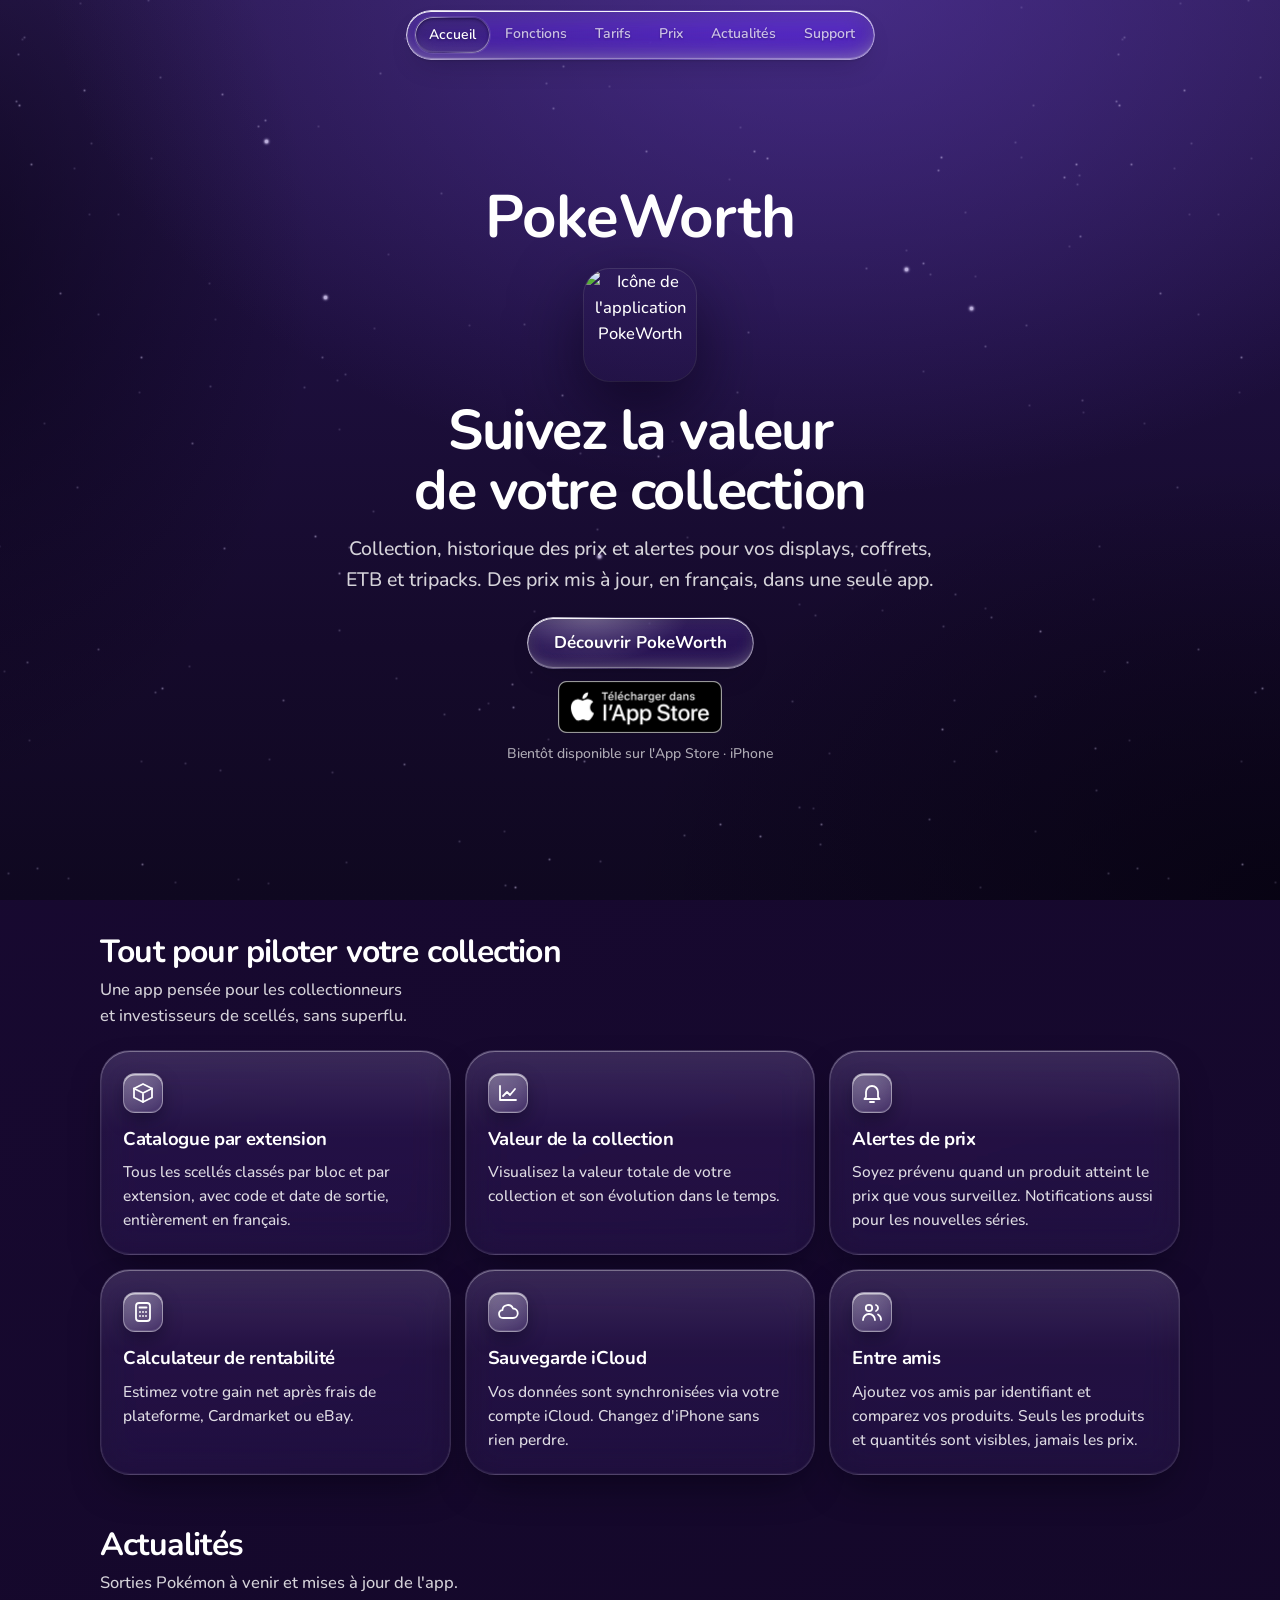
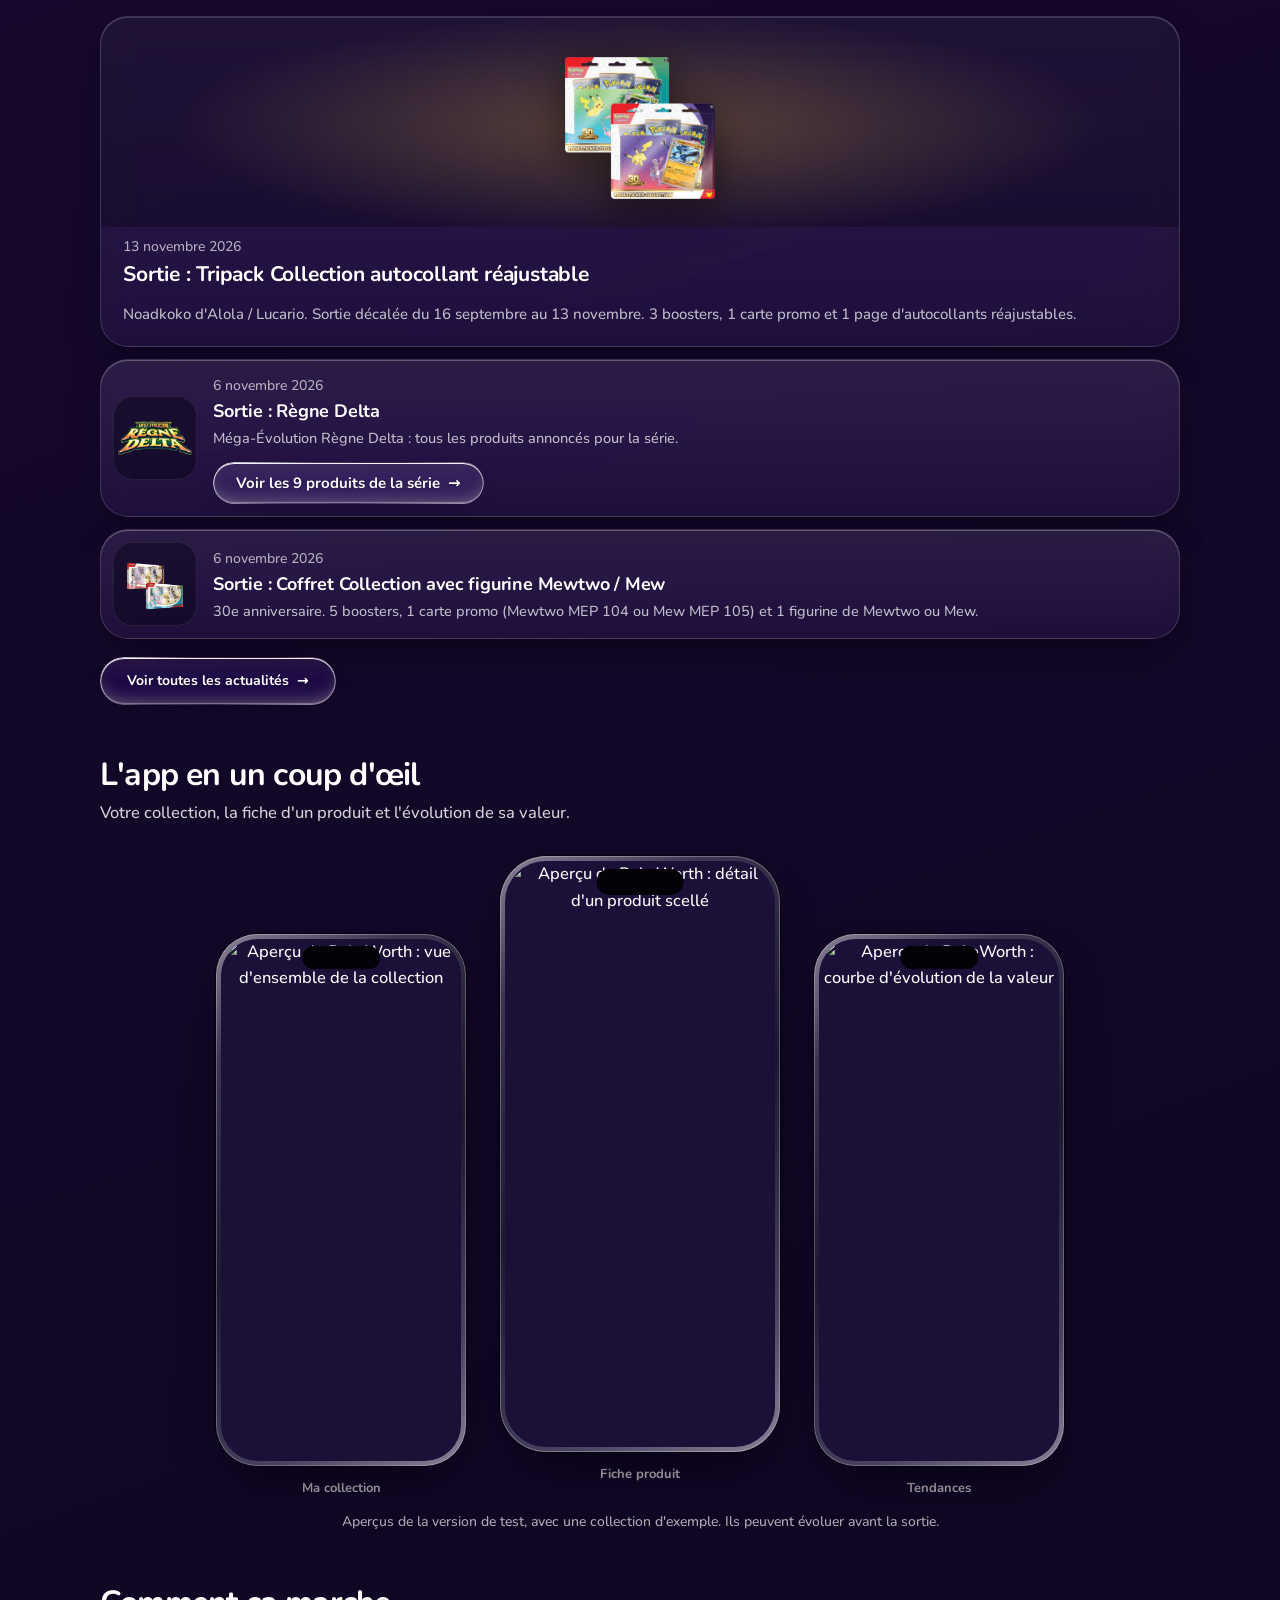
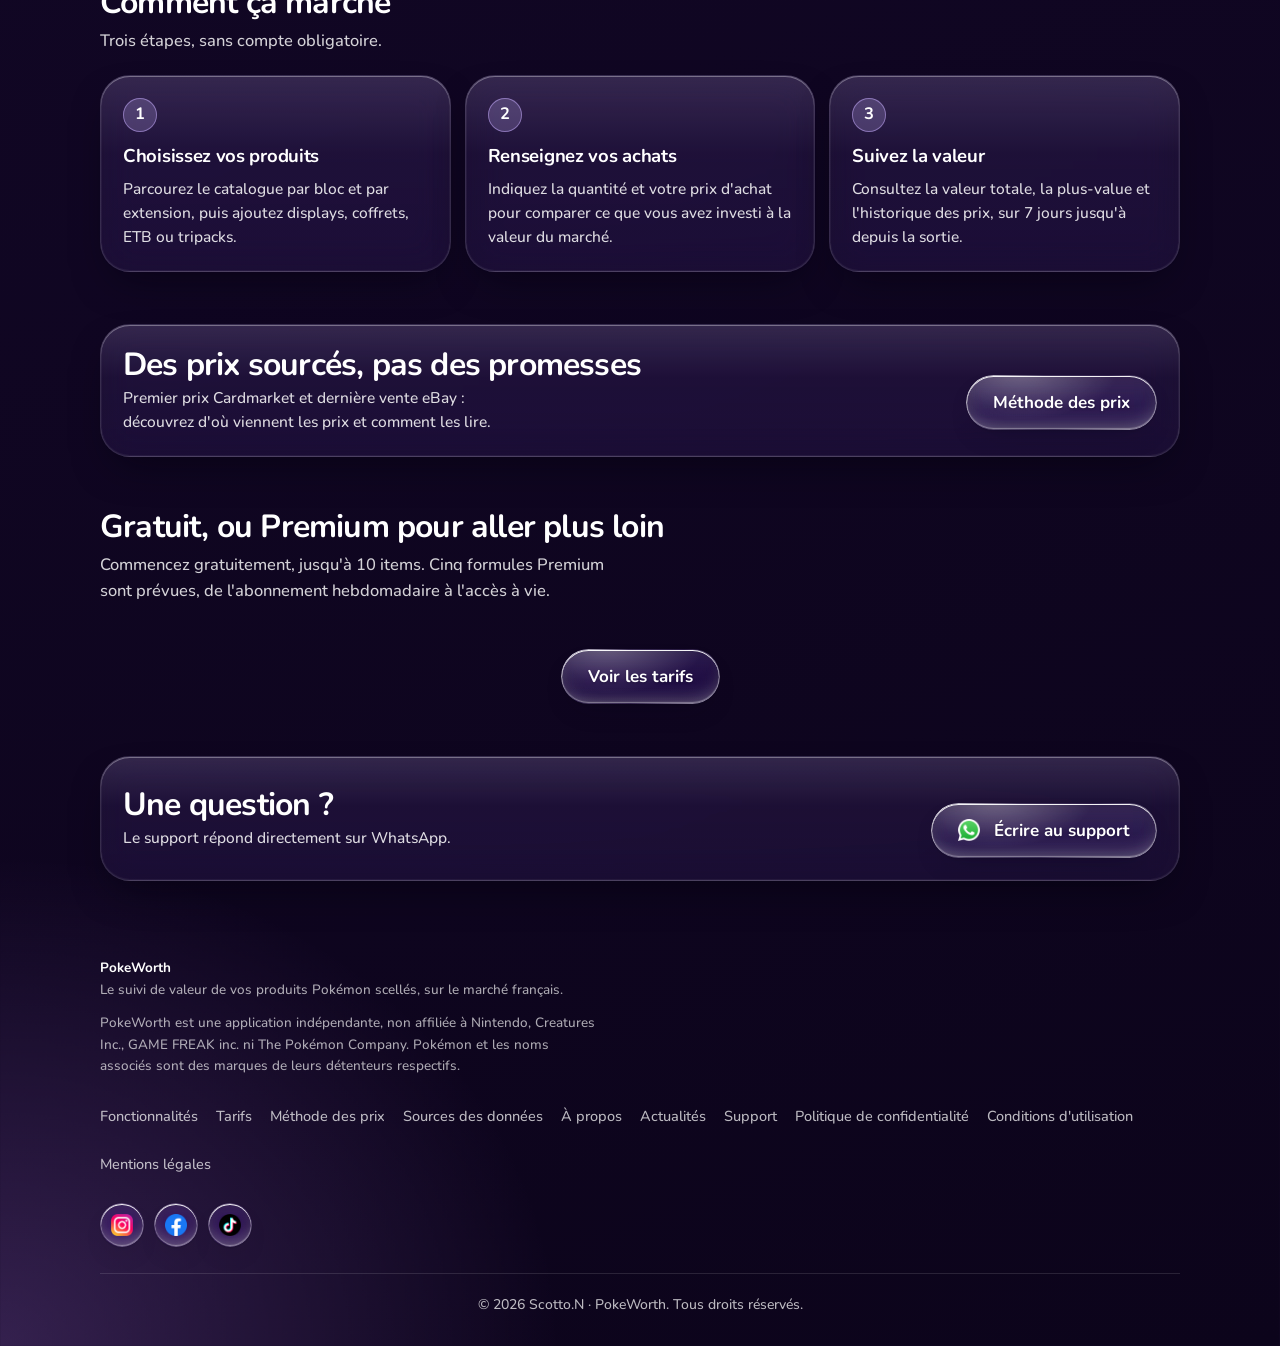
==== commit 581a0c9d: "Add files via upload" ====
--- a/index.html
+++ b/index.html
@@ -11,20 +11,20 @@
 <meta property="og:type" content="website">
 <meta property="og:url" content="https://pokeworth.fr/">
 <link rel="canonical" href="https://pokeworth.fr/">
-<meta property="og:image" content="https://pokeworth.fr/og-image.jpg?v=8.8">
+<meta property="og:image" content="https://pokeworth.fr/og-image.jpg?v=8.9">
 <meta property="og:site_name" content="PokeWorth">
 <meta property="og:locale" content="fr_FR">
 <meta name="twitter:card" content="summary_large_image">
-<meta name="twitter:image" content="https://pokeworth.fr/og-image.jpg?v=8.8">
-<link rel="icon" href="favicon.ico?v=8.8" sizes="16x16 32x32 48x48">
-<link rel="icon" type="image/png" sizes="16x16" href="favicon-16.png?v=8.8">
-<link rel="icon" type="image/png" sizes="32x32" href="favicon.png?v=8.8">
-<link rel="icon" type="image/png" sizes="48x48" href="favicon-48.png?v=8.8">
-<link rel="icon" type="image/png" sizes="192x192" href="icon-192.png?v=8.8">
-<link rel="apple-touch-icon" sizes="180x180" href="apple-touch-icon.png?v=8.8">
+<meta name="twitter:image" content="https://pokeworth.fr/og-image.jpg?v=8.9">
+<link rel="icon" href="favicon.ico?v=8.9" sizes="16x16 32x32 48x48">
+<link rel="icon" type="image/png" sizes="16x16" href="favicon-16.png?v=8.9">
+<link rel="icon" type="image/png" sizes="32x32" href="favicon.png?v=8.9">
+<link rel="icon" type="image/png" sizes="48x48" href="favicon-48.png?v=8.9">
+<link rel="icon" type="image/png" sizes="192x192" href="icon-192.png?v=8.9">
+<link rel="apple-touch-icon" sizes="180x180" href="apple-touch-icon.png?v=8.9">
 <link rel="manifest" href="site.webmanifest">
 <link rel="preload" href="Nunito-500Medium.woff2" as="font" type="font/woff2" crossorigin>
-<link rel="stylesheet" href="style.css?v=8.8">
+<link rel="stylesheet" href="style.css?v=8.9">
 </head>
 <body>
 <a class="skip" href="#main">Aller au contenu</a>
@@ -36,10 +36,10 @@
 <div class="wrap">
 <section class="hero">
 <p class="hero-brand">PokeWorth</p>
-<img class="icon" src="logo-320.webp?v=8.8" alt="Icône de l'application PokeWorth" width="112" height="112" fetchpriority="high">
+<img class="icon" src="logo-320.webp?v=8.9" alt="Icône de l'application PokeWorth" width="112" height="112" fetchpriority="high">
 <h1>Suivez la valeur de votre collection</h1>
 <p class="lead">Collection, historique des prix et alertes pour vos displays, coffrets, ETB et tripacks. Des prix mis à jour, en français, dans une seule app.</p>
-<div class="hero-cta"><a class="cta" href="fonctionnalites.html">Découvrir PokeWorth</a><div class="appstore soon-badge" role="img" aria-label="Bientôt disponible dans l'App Store"><img src="badge-app-store-officiel.png?v=8.8" alt="Télécharger dans l'App Store" width="165" height="52" decoding="async"></div></div>
+<div class="hero-cta"><a class="cta" href="fonctionnalites.html">Découvrir PokeWorth</a><div class="appstore soon-badge" role="img" aria-label="Bientôt disponible dans l'App Store"><img src="badge-app-store-officiel.png?v=8.9" alt="Télécharger dans l'App Store" width="165" height="52" decoding="async"></div></div>
 <p class="soon">Bientôt disponible sur l'App Store · iPhone</p>
 </section>
 
@@ -93,31 +93,9 @@
 </section>
 
 <section id="tarifs">
-<h2>Gratuit, ou PRO pour aller plus loin</h2>
-<p class="sub">Commencez gratuitement. Passez à PokeWorth PRO quand votre collection grandit, avec 7 jours d'essai gratuit.</p>
-<div class="plans">
-<div class="card plan">
-<span class="tag">Gratuit</span>
-<div class="price">0 €</div>
-<ul>
-<li>Jusqu'à 10 items</li>
-<li>Historique des prix sur 30 jours</li>
-<li>Valeur totale de la collection</li>
-</ul>
-</div>
-<div class="card plan pro">
-<span class="tag">PokeWorth PRO</span>
-<div class="price">1,99 €<small> / mois</small></div>
-<p class="price-alt">ou 19,99 € / an · 7 jours d'essai gratuit</p>
-<ul>
-<li>Items illimités</li>
-<li>Historique complet : 1 an, 3 ans, depuis la sortie</li>
-<li>Alertes de prix</li>
-<li>Calculateur de rentabilité avec frais de plateforme</li>
-</ul>
-</div>
-</div>
-<p class="note">Abonnement à renouvellement automatique, géré par Apple et résiliable à tout moment dans les réglages de votre identifiant Apple. Détails dans les <a href="cgu.html">conditions d'utilisation</a>. <a href="tarifs.html">Voir le détail des offres</a>.</p>
+<h2>Gratuit, ou Premium pour aller plus loin</h2>
+<p class="sub">Commencez gratuitement, jusqu'à 10 items. Cinq formules Premium sont prévues, de l'abonnement hebdomadaire à l'accès à vie.</p>
+<p class="note center"><a class="cta" href="tarifs.html">Voir les tarifs</a></p>
 </section>
 
 <section>
@@ -137,18 +115,18 @@
 </div>
 <div class="flinks">
 <nav aria-label="Liens légaux">
-<a href="fonctionnalites.html">Fonctionnalités</a><a href="tarifs.html">Tarifs</a><a href="methode-des-prix.html">Méthode des prix</a><a href="a-propos.html">À propos</a><a href="actualites.html">Actualités</a><a href="support.html">Support</a><a href="confidentialite.html">Politique de confidentialité</a><a href="cgu.html">Conditions d'utilisation</a><a href="mentions-legales.html">Mentions légales</a>
+<a href="fonctionnalites.html">Fonctionnalités</a><a href="tarifs.html">Tarifs</a><a href="methode-des-prix.html">Méthode des prix</a><a href="sources-des-donnees.html">Sources des données</a><a href="a-propos.html">À propos</a><a href="actualites.html">Actualités</a><a href="support.html">Support</a><a href="confidentialite.html">Politique de confidentialité</a><a href="cgu.html">Conditions d'utilisation</a><a href="mentions-legales.html">Mentions légales</a>
 </nav>
 <div class="social" aria-label="Réseaux sociaux">
-<a class="sb" href="https://www.instagram.com/pokeworth/" target="_blank" rel="noopener" aria-label="PokeWorth sur Instagram"><img src="social-instagram.png?v=8.8" alt="" width="30" height="30"></a>
-<a class="sb" href="https://www.facebook.com/profile.php?id=61594761881577" target="_blank" rel="noopener" aria-label="PokeWorth sur Facebook"><img src="social-facebook.png?v=8.8" alt="" width="30" height="30"></a>
-<a class="sb" href="https://www.tiktok.com/@pokeworth_" target="_blank" rel="noopener" aria-label="PokeWorth sur TikTok"><img src="social-tiktok.png?v=8.8" alt="" width="30" height="30"></a>
+<a class="sb" href="https://www.instagram.com/pokeworth/" target="_blank" rel="noopener" aria-label="PokeWorth sur Instagram"><img src="social-instagram.png?v=8.9" alt="" width="30" height="30"></a>
+<a class="sb" href="https://www.facebook.com/profile.php?id=61594761881577" target="_blank" rel="noopener" aria-label="PokeWorth sur Facebook"><img src="social-facebook.png?v=8.9" alt="" width="30" height="30"></a>
+<a class="sb" href="https://www.tiktok.com/@pokeworth_" target="_blank" rel="noopener" aria-label="PokeWorth sur TikTok"><img src="social-tiktok.png?v=8.9" alt="" width="30" height="30"></a>
 </div>
 </div>
 </div>
 <div class="wrap copy"><p>&copy; 2026 Scotto.N &middot; PokeWorth. Tous droits r&eacute;serv&eacute;s.</p></div>
 </footer>
-<script src="actus.js?v=8.8" defer></script>
+<script src="actus.js?v=8.9" defer></script>
 <script>document.addEventListener("pointermove",function(e){var b=e.target.closest&&e.target.closest(".cta,.filters button");if(!b)return;var r=b.getBoundingClientRect();b.style.setProperty("--mx",(e.clientX-r.left)+"px");b.style.setProperty("--my",(e.clientY-r.top)+"px")},{passive:true});</script>
 </body>
 </html>
--- a/style.css
+++ b/style.css
@@ -405,3 +405,8 @@
   .nav nav{overflow-x:auto;scrollbar-width:none;justify-content:flex-start}
   .nav nav::-webkit-scrollbar{display:none}
 }
+
+/* v8.9 */
+.cta.off{opacity:.55;cursor:default;pointer-events:none;margin-top:14px;display:inline-block}
+.pub .plans{grid-template-columns:repeat(auto-fit,minmax(min(250px,100%),1fr))}
+.src{margin:12px 0}.src h3{margin-bottom:6px}.src p{margin:4px 0;font-size:16px}
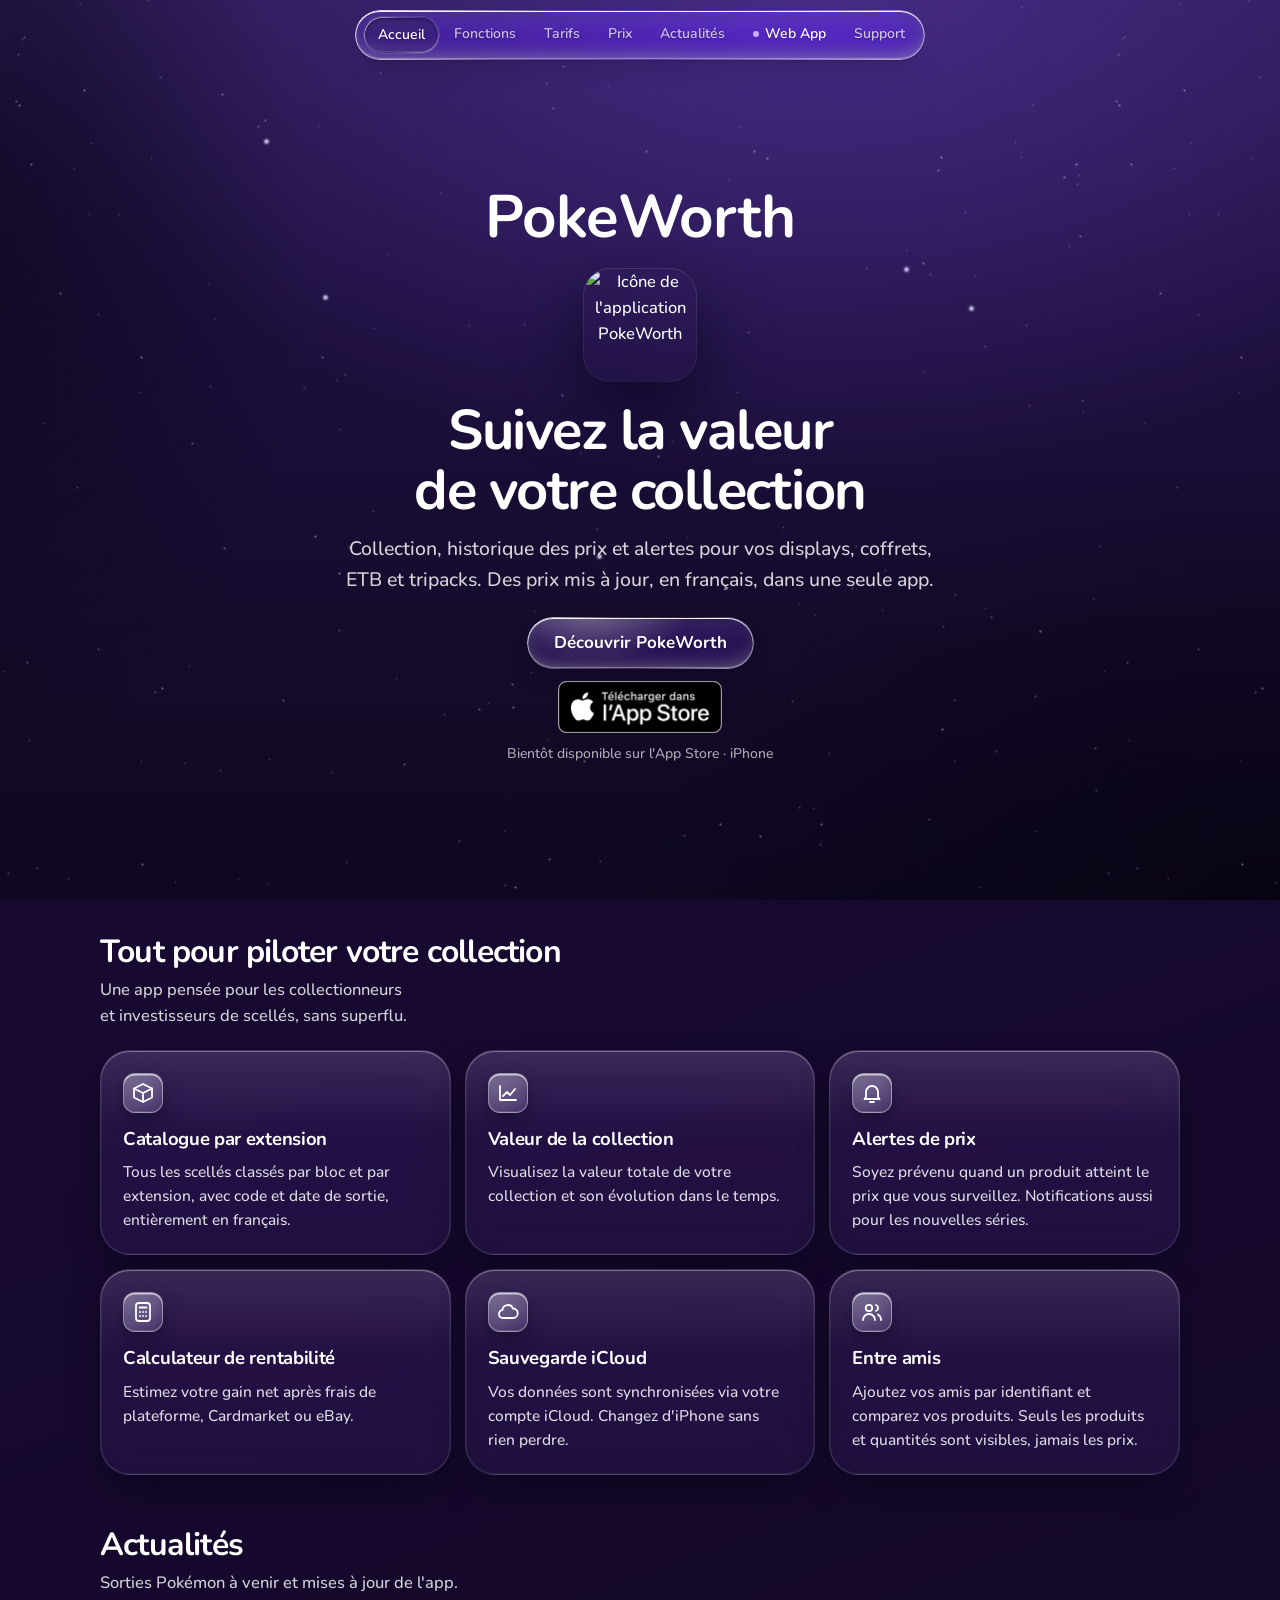
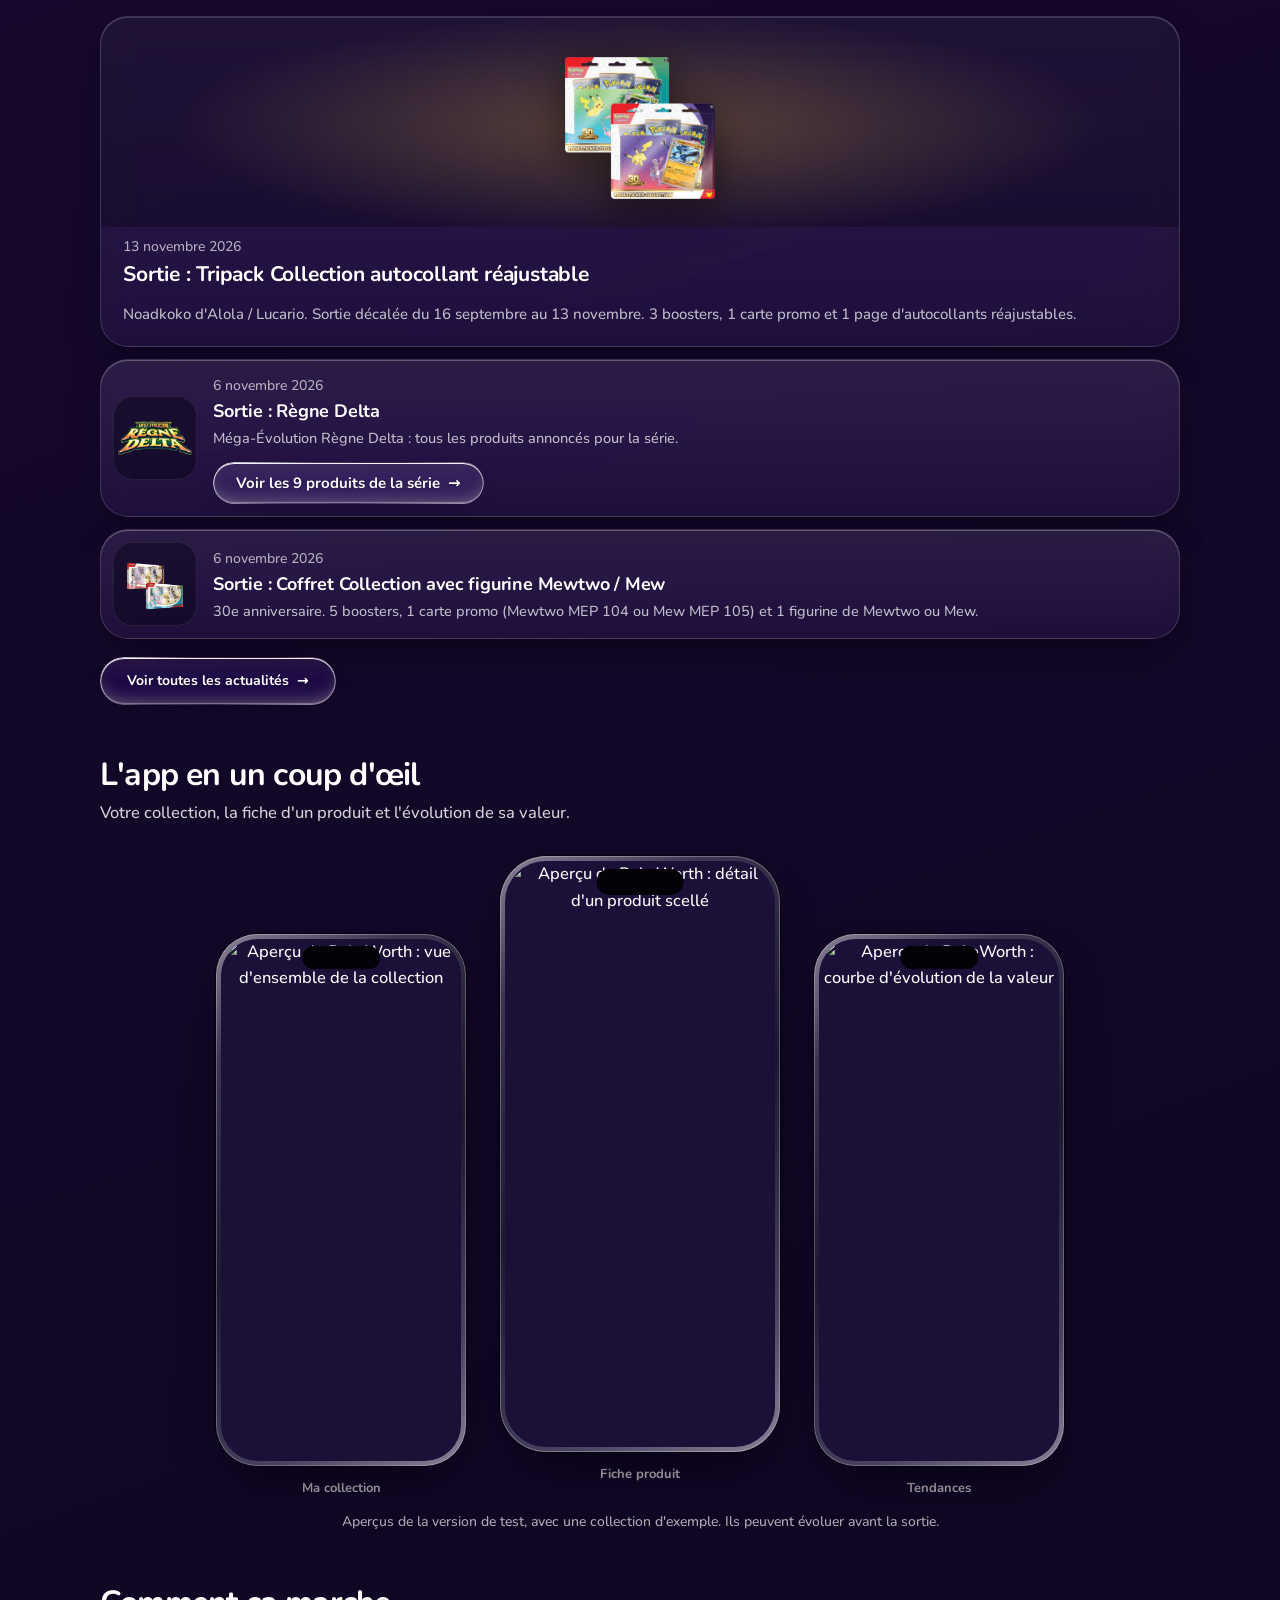
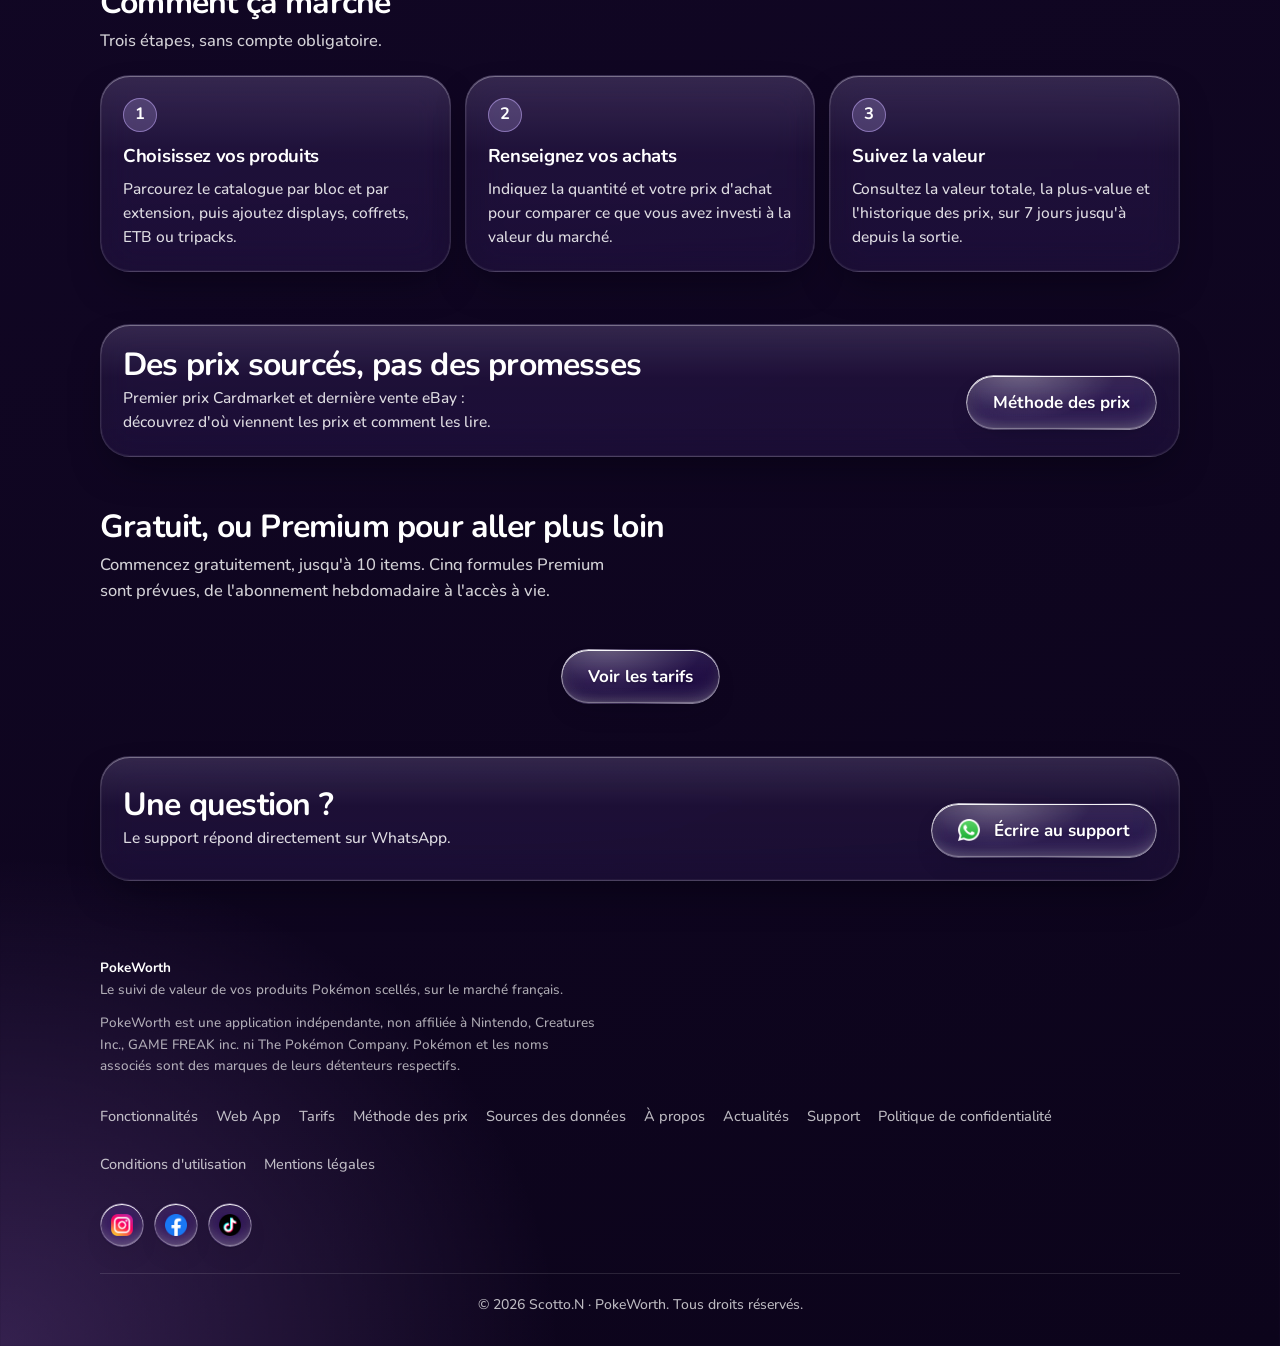
==== commit 5657cf06: "Add files via upload" ====
--- a/index.html
+++ b/index.html
@@ -11,35 +11,35 @@
 <meta property="og:type" content="website">
 <meta property="og:url" content="https://pokeworth.fr/">
 <link rel="canonical" href="https://pokeworth.fr/">
-<meta property="og:image" content="https://pokeworth.fr/og-image.jpg?v=8.9">
+<meta property="og:image" content="https://pokeworth.fr/og-image.jpg?v=9.0">
 <meta property="og:site_name" content="PokeWorth">
 <meta property="og:locale" content="fr_FR">
 <meta name="twitter:card" content="summary_large_image">
-<meta name="twitter:image" content="https://pokeworth.fr/og-image.jpg?v=8.9">
-<link rel="icon" href="favicon.ico?v=8.9" sizes="16x16 32x32 48x48">
-<link rel="icon" type="image/png" sizes="16x16" href="favicon-16.png?v=8.9">
-<link rel="icon" type="image/png" sizes="32x32" href="favicon.png?v=8.9">
-<link rel="icon" type="image/png" sizes="48x48" href="favicon-48.png?v=8.9">
-<link rel="icon" type="image/png" sizes="192x192" href="icon-192.png?v=8.9">
-<link rel="apple-touch-icon" sizes="180x180" href="apple-touch-icon.png?v=8.9">
+<meta name="twitter:image" content="https://pokeworth.fr/og-image.jpg?v=9.0">
+<link rel="icon" href="favicon.ico?v=9.0" sizes="16x16 32x32 48x48">
+<link rel="icon" type="image/png" sizes="16x16" href="favicon-16.png?v=9.0">
+<link rel="icon" type="image/png" sizes="32x32" href="favicon.png?v=9.0">
+<link rel="icon" type="image/png" sizes="48x48" href="favicon-48.png?v=9.0">
+<link rel="icon" type="image/png" sizes="192x192" href="icon-192.png?v=9.0">
+<link rel="apple-touch-icon" sizes="180x180" href="apple-touch-icon.png?v=9.0">
 <link rel="manifest" href="site.webmanifest">
 <link rel="preload" href="Nunito-500Medium.woff2" as="font" type="font/woff2" crossorigin>
-<link rel="stylesheet" href="style.css?v=8.9">
+<link rel="stylesheet" href="style.css?v=9.0">
 </head>
 <body>
 <a class="skip" href="#main">Aller au contenu</a>
 <header class="nav"><div class="wrap">
-<nav aria-label="Navigation principale"><a class="nl" href="index.html" aria-current="page">Accueil</a><a class="nl" href="fonctionnalites.html">Fonctions</a><a class="nl" href="tarifs.html">Tarifs</a><a class="nl" href="methode-des-prix.html">Prix</a><a class="nl" href="actualites.html">Actualités</a><a class="nl" href="support.html">Support</a></nav>
+<nav aria-label="Navigation principale"><a class="nl" href="index.html" aria-current="page">Accueil</a><a class="nl" href="fonctionnalites.html">Fonctions</a><a class="nl" href="tarifs.html">Tarifs</a><a class="nl" href="methode-des-prix.html">Prix</a><a class="nl" href="actualites.html">Actualités</a><a class="nl nl-app" href="catalogue.html">Web App</a><a class="nl" href="support.html">Support</a></nav>
 </div></header>
 <main id="main">
 
 <div class="wrap">
 <section class="hero">
 <p class="hero-brand">PokeWorth</p>
-<img class="icon" src="logo-320.webp?v=8.9" alt="Icône de l'application PokeWorth" width="112" height="112" fetchpriority="high">
+<img class="icon" src="logo-320.webp?v=9.0" alt="Icône de l'application PokeWorth" width="112" height="112" fetchpriority="high">
 <h1>Suivez la valeur de votre collection</h1>
 <p class="lead">Collection, historique des prix et alertes pour vos displays, coffrets, ETB et tripacks. Des prix mis à jour, en français, dans une seule app.</p>
-<div class="hero-cta"><a class="cta" href="fonctionnalites.html">Découvrir PokeWorth</a><div class="appstore soon-badge" role="img" aria-label="Bientôt disponible dans l'App Store"><img src="badge-app-store-officiel.png?v=8.9" alt="Télécharger dans l'App Store" width="165" height="52" decoding="async"></div></div>
+<div class="hero-cta"><a class="cta" href="fonctionnalites.html">Découvrir PokeWorth</a><div class="appstore soon-badge" role="img" aria-label="Bientôt disponible dans l'App Store"><img src="badge-app-store-officiel.png?v=9.0" alt="Télécharger dans l'App Store" width="165" height="52" decoding="async"></div></div>
 <p class="soon">Bientôt disponible sur l'App Store · iPhone</p>
 </section>
 
@@ -115,18 +115,18 @@
 </div>
 <div class="flinks">
 <nav aria-label="Liens légaux">
-<a href="fonctionnalites.html">Fonctionnalités</a><a href="tarifs.html">Tarifs</a><a href="methode-des-prix.html">Méthode des prix</a><a href="sources-des-donnees.html">Sources des données</a><a href="a-propos.html">À propos</a><a href="actualites.html">Actualités</a><a href="support.html">Support</a><a href="confidentialite.html">Politique de confidentialité</a><a href="cgu.html">Conditions d'utilisation</a><a href="mentions-legales.html">Mentions légales</a>
+<a href="fonctionnalites.html">Fonctionnalités</a><a href="catalogue.html">Web App</a><a href="tarifs.html">Tarifs</a><a href="methode-des-prix.html">Méthode des prix</a><a href="sources-des-donnees.html">Sources des données</a><a href="a-propos.html">À propos</a><a href="actualites.html">Actualités</a><a href="support.html">Support</a><a href="confidentialite.html">Politique de confidentialité</a><a href="cgu.html">Conditions d'utilisation</a><a href="mentions-legales.html">Mentions légales</a>
 </nav>
 <div class="social" aria-label="Réseaux sociaux">
-<a class="sb" href="https://www.instagram.com/pokeworth/" target="_blank" rel="noopener" aria-label="PokeWorth sur Instagram"><img src="social-instagram.png?v=8.9" alt="" width="30" height="30"></a>
-<a class="sb" href="https://www.facebook.com/profile.php?id=61594761881577" target="_blank" rel="noopener" aria-label="PokeWorth sur Facebook"><img src="social-facebook.png?v=8.9" alt="" width="30" height="30"></a>
-<a class="sb" href="https://www.tiktok.com/@pokeworth_" target="_blank" rel="noopener" aria-label="PokeWorth sur TikTok"><img src="social-tiktok.png?v=8.9" alt="" width="30" height="30"></a>
+<a class="sb" href="https://www.instagram.com/pokeworth/" target="_blank" rel="noopener" aria-label="PokeWorth sur Instagram"><img src="social-instagram.png?v=9.0" alt="" width="30" height="30"></a>
+<a class="sb" href="https://www.facebook.com/profile.php?id=61594761881577" target="_blank" rel="noopener" aria-label="PokeWorth sur Facebook"><img src="social-facebook.png?v=9.0" alt="" width="30" height="30"></a>
+<a class="sb" href="https://www.tiktok.com/@pokeworth_" target="_blank" rel="noopener" aria-label="PokeWorth sur TikTok"><img src="social-tiktok.png?v=9.0" alt="" width="30" height="30"></a>
 </div>
 </div>
 </div>
 <div class="wrap copy"><p>&copy; 2026 Scotto.N &middot; PokeWorth. Tous droits r&eacute;serv&eacute;s.</p></div>
 </footer>
-<script src="actus.js?v=8.9" defer></script>
+<script src="actus.js?v=9.0" defer></script>
 <script>document.addEventListener("pointermove",function(e){var b=e.target.closest&&e.target.closest(".cta,.filters button");if(!b)return;var r=b.getBoundingClientRect();b.style.setProperty("--mx",(e.clientX-r.left)+"px");b.style.setProperty("--my",(e.clientY-r.top)+"px")},{passive:true});</script>
 </body>
 </html>
--- a/style.css
+++ b/style.css
@@ -410,3 +410,37 @@
 .cta.off{opacity:.55;cursor:default;pointer-events:none;margin-top:14px;display:inline-block}
 .pub .plans{grid-template-columns:repeat(auto-fit,minmax(min(250px,100%),1fr))}
 .src{margin:12px 0}.src h3{margin-bottom:6px}.src p{margin:4px 0;font-size:16px}
+
+/* v9.0 Web App / catalogue */
+.nav nav a.nl-app{color:#fff}
+.nav nav a.nl-app::before{content:"";display:inline-block;width:6px;height:6px;border-radius:50%;background:var(--acc);margin-right:6px;vertical-align:middle}
+.cat .cat-account{display:flex;flex-wrap:wrap;gap:12px;align-items:center;margin:8px 0 22px}
+.cat .cat-account .cta{margin-top:0;padding:11px 22px;font-size:16px}
+.cat .cat-account .note{flex:1 1 100%;margin:4px 0 0}
+.cta.off,button.cta.off{opacity:.55;cursor:not-allowed}
+.cat-bar{display:flex;flex-wrap:wrap;gap:14px;justify-content:space-between;align-items:center;border-bottom:1px solid var(--line);margin-bottom:18px}
+.cat-tabs{display:flex;gap:4px;overflow-x:auto}
+.cat-tab{background:none;border:0;color:var(--muted);font:600 16px/1 Nunito,system-ui,sans-serif;padding:14px 16px;border-bottom:2px solid transparent;cursor:pointer;white-space:nowrap}
+.cat-tab[aria-selected="true"]{color:#fff;border-bottom-color:var(--acc)}
+.cat-tab:hover{color:#fff}
+.cat-lang,.cat-chips{display:flex;flex-wrap:wrap;gap:8px}
+.cat-chip{background:rgba(255,255,255,.06);border:1px solid var(--line);color:var(--body);font:600 14px/1 Nunito,system-ui,sans-serif;padding:9px 14px;border-radius:999px;cursor:pointer}
+.cat-chip[aria-pressed="true"]{background:rgba(201,176,255,.22);border-color:var(--acc);color:#fff}
+.cat-chip:hover{background:rgba(255,255,255,.12)}
+.cat-tab:focus-visible,.cat-chip:focus-visible,.cat-search input:focus-visible{outline:2px solid #fff;outline-offset:2px}
+.cat-search input{width:100%;max-width:520px;padding:13px 18px;border-radius:999px;border:1px solid var(--line);background:rgba(10,4,30,.5);color:#fff;font:500 16px Nunito,system-ui,sans-serif;margin-bottom:12px}
+.cat-filters{display:grid;gap:10px;margin:2px 0 12px}
+.sr{position:absolute;width:1px;height:1px;overflow:hidden;clip:rect(0 0 0 0)}
+.cat-grid{display:grid;gap:14px;grid-template-columns:repeat(auto-fill,minmax(min(260px,100%),1fr));margin-top:14px}
+.cat-grid .card{padding:0;overflow:hidden;display:flex;flex-direction:column;text-decoration:none;color:inherit}
+.cat-img{aspect-ratio:16/10;background:rgba(10,4,30,.5);display:flex;align-items:center;justify-content:center}
+.cat-img img{width:100%;height:100%;object-fit:contain;padding:10px}
+.cat-noimg{color:var(--faint);font-size:14px}
+.cat-body{padding:14px 16px 16px}
+.cat-body h3{font-size:18px;margin:6px 0 4px}
+.cat-meta{color:var(--dim);font-size:14px;margin:2px 0}
+a.cat-serie:hover{box-shadow:0 0 0 1px var(--acc)}
+.cat-empty{border:1px dashed var(--line);border-radius:18px;padding:22px;margin:10px 0}
+.cat-empty h3{margin-bottom:8px}
+.cat-missing{margin-top:18px}.cat-missing summary{cursor:pointer;font-weight:700}.cat-missing ul{margin:10px 0 0 20px}
+@media(max-width:640px){.cat-bar{gap:8px}.cat-tab{padding:12px 12px;font-size:15px}}
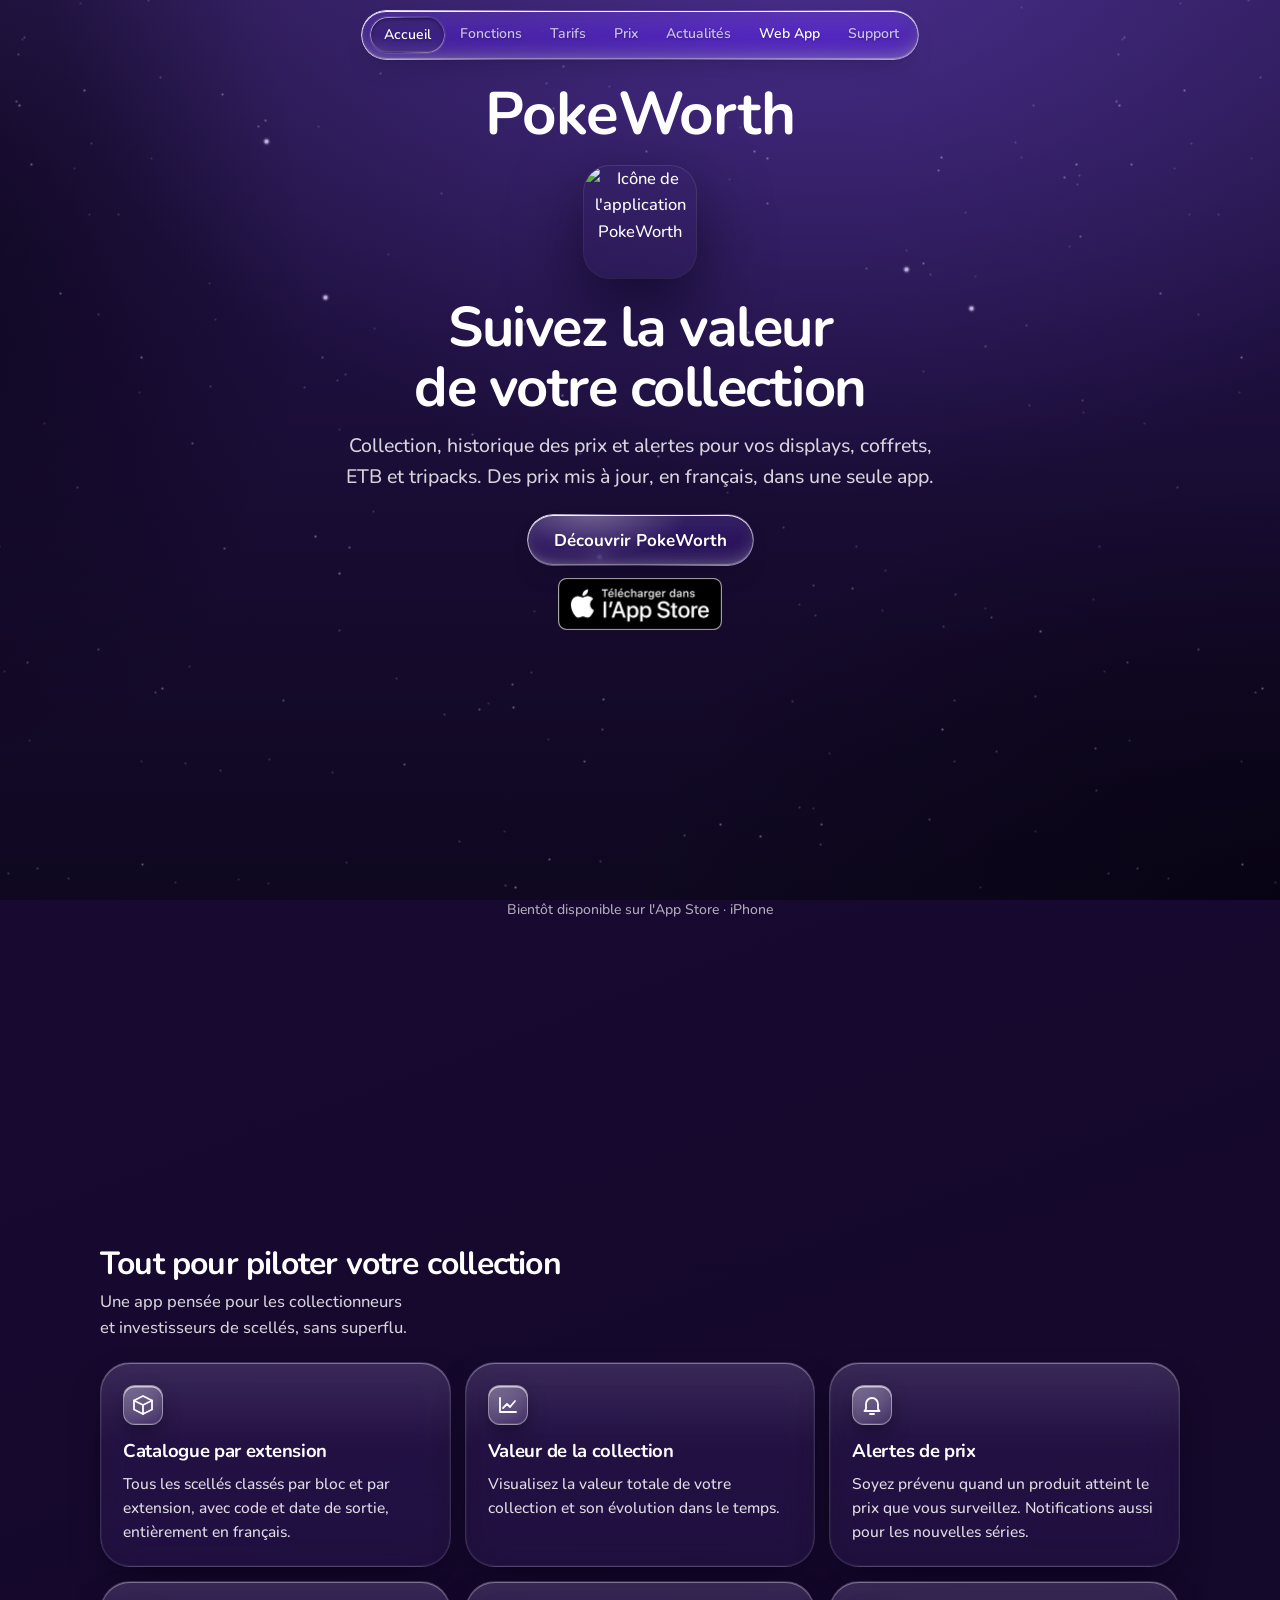
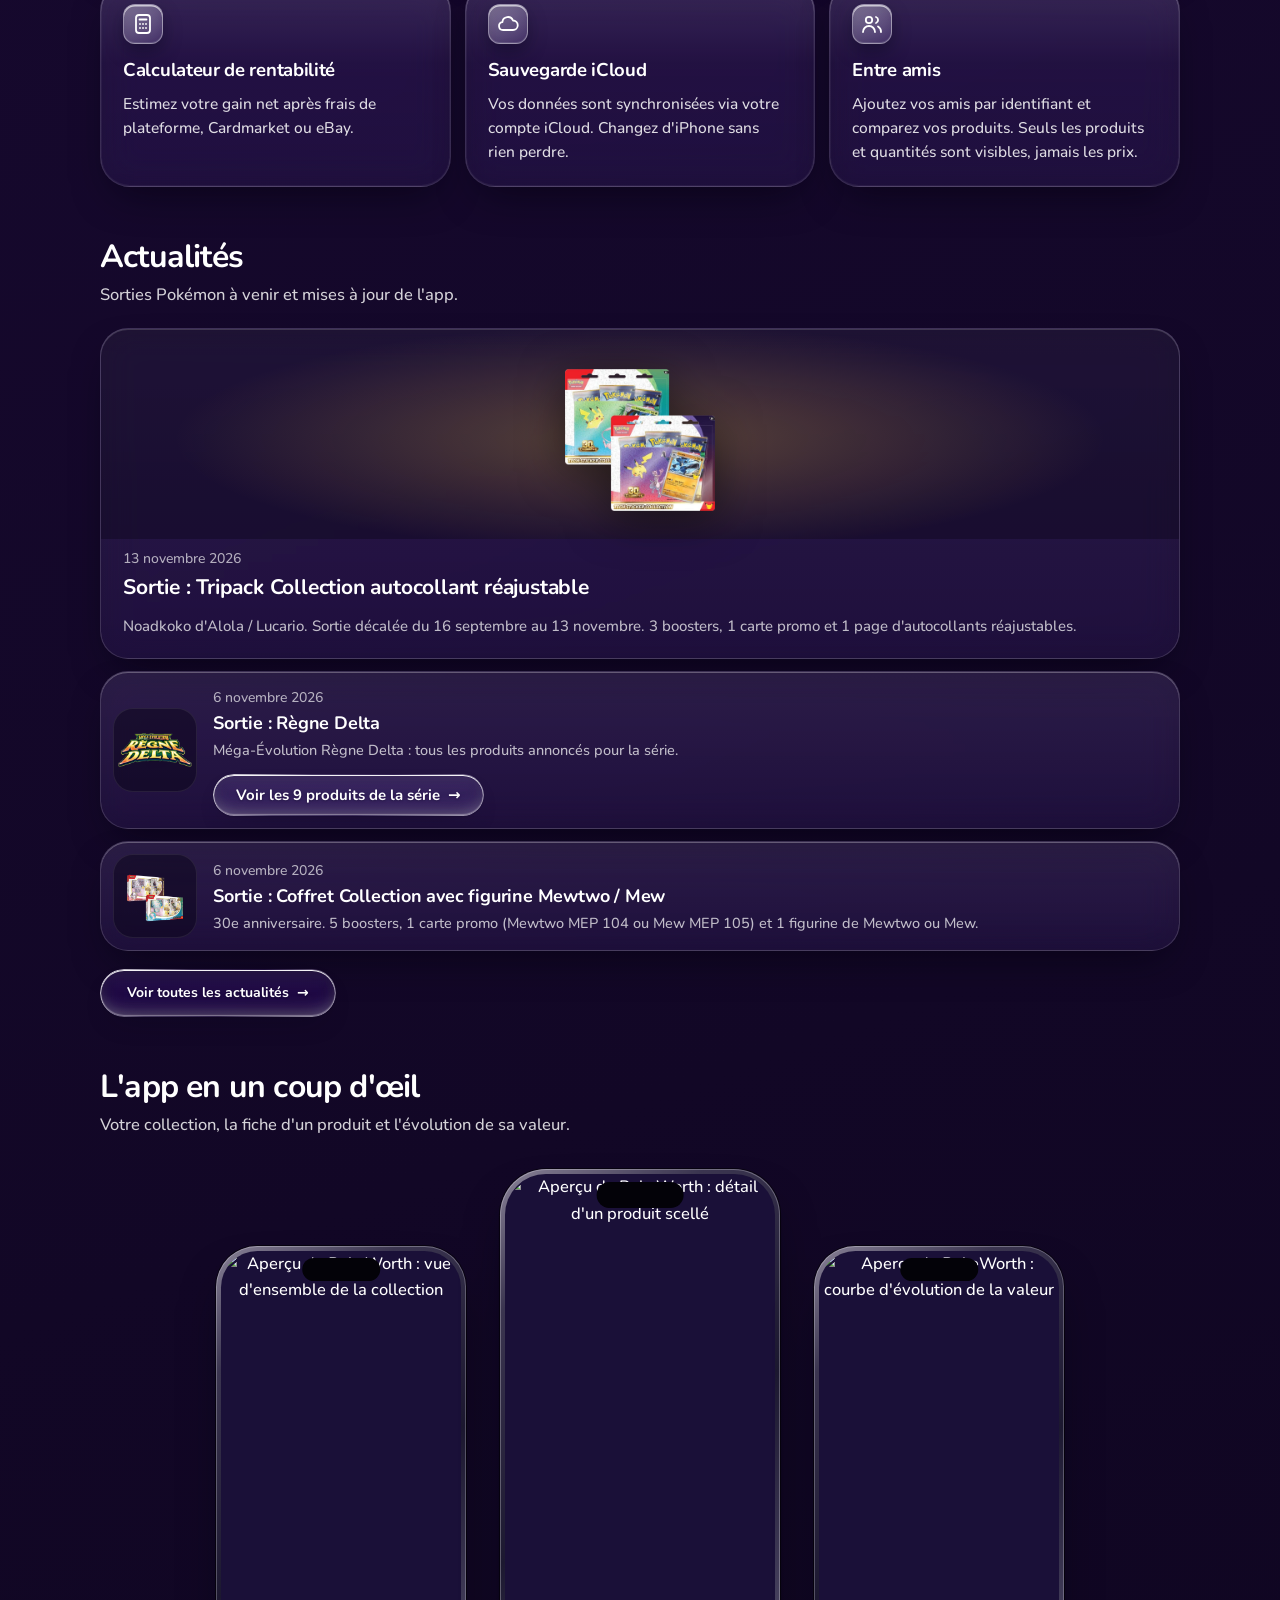
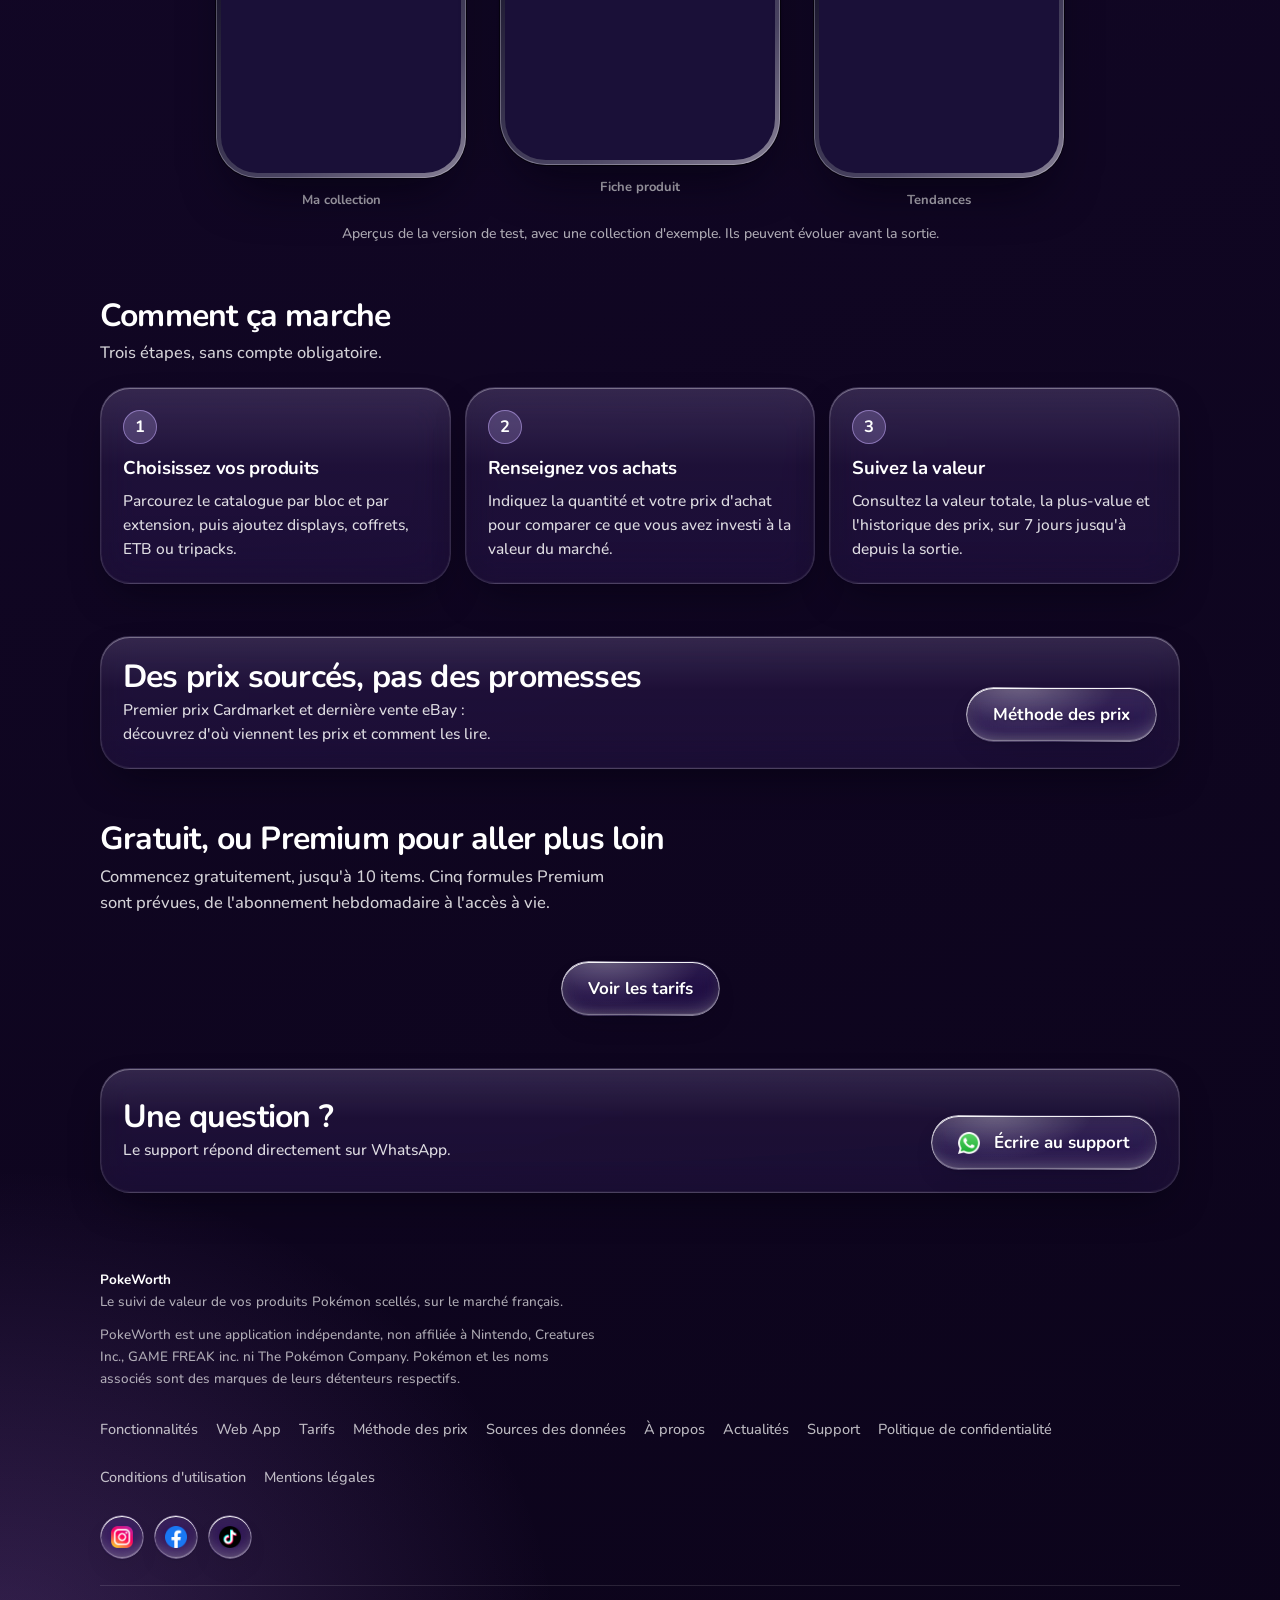
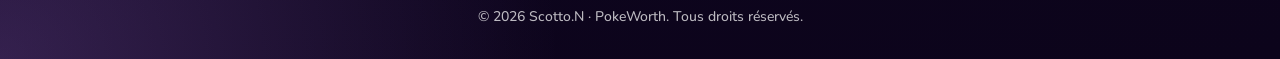
==== commit e3329193: "Add files via upload" ====
--- a/index.html
+++ b/index.html
@@ -11,20 +11,20 @@
 <meta property="og:type" content="website">
 <meta property="og:url" content="https://pokeworth.fr/">
 <link rel="canonical" href="https://pokeworth.fr/">
-<meta property="og:image" content="https://pokeworth.fr/og-image.jpg?v=9.0">
+<meta property="og:image" content="https://pokeworth.fr/og-image.jpg?v=9.2">
 <meta property="og:site_name" content="PokeWorth">
 <meta property="og:locale" content="fr_FR">
 <meta name="twitter:card" content="summary_large_image">
-<meta name="twitter:image" content="https://pokeworth.fr/og-image.jpg?v=9.0">
-<link rel="icon" href="favicon.ico?v=9.0" sizes="16x16 32x32 48x48">
-<link rel="icon" type="image/png" sizes="16x16" href="favicon-16.png?v=9.0">
-<link rel="icon" type="image/png" sizes="32x32" href="favicon.png?v=9.0">
-<link rel="icon" type="image/png" sizes="48x48" href="favicon-48.png?v=9.0">
-<link rel="icon" type="image/png" sizes="192x192" href="icon-192.png?v=9.0">
-<link rel="apple-touch-icon" sizes="180x180" href="apple-touch-icon.png?v=9.0">
+<meta name="twitter:image" content="https://pokeworth.fr/og-image.jpg?v=9.2">
+<link rel="icon" href="favicon.ico?v=9.2" sizes="16x16 32x32 48x48">
+<link rel="icon" type="image/png" sizes="16x16" href="favicon-16.png?v=9.2">
+<link rel="icon" type="image/png" sizes="32x32" href="favicon.png?v=9.2">
+<link rel="icon" type="image/png" sizes="48x48" href="favicon-48.png?v=9.2">
+<link rel="icon" type="image/png" sizes="192x192" href="icon-192.png?v=9.2">
+<link rel="apple-touch-icon" sizes="180x180" href="apple-touch-icon.png?v=9.2">
 <link rel="manifest" href="site.webmanifest">
 <link rel="preload" href="Nunito-500Medium.woff2" as="font" type="font/woff2" crossorigin>
-<link rel="stylesheet" href="style.css?v=9.0">
+<link rel="stylesheet" href="style.css?v=9.2">
 </head>
 <body>
 <a class="skip" href="#main">Aller au contenu</a>
@@ -36,10 +36,10 @@
 <div class="wrap">
 <section class="hero">
 <p class="hero-brand">PokeWorth</p>
-<img class="icon" src="logo-320.webp?v=9.0" alt="Icône de l'application PokeWorth" width="112" height="112" fetchpriority="high">
+<img class="icon" src="logo-320.webp?v=9.2" alt="Icône de l'application PokeWorth" width="112" height="112" fetchpriority="high">
 <h1>Suivez la valeur de votre collection</h1>
 <p class="lead">Collection, historique des prix et alertes pour vos displays, coffrets, ETB et tripacks. Des prix mis à jour, en français, dans une seule app.</p>
-<div class="hero-cta"><a class="cta" href="fonctionnalites.html">Découvrir PokeWorth</a><div class="appstore soon-badge" role="img" aria-label="Bientôt disponible dans l'App Store"><img src="badge-app-store-officiel.png?v=9.0" alt="Télécharger dans l'App Store" width="165" height="52" decoding="async"></div></div>
+<div class="hero-cta"><a class="cta" href="fonctionnalites.html">Découvrir PokeWorth</a><div class="appstore soon-badge" role="img" aria-label="Bientôt disponible dans l'App Store"><img src="badge-app-store-officiel.png?v=9.2" alt="Télécharger dans l'App Store" width="165" height="52" decoding="async"></div></div>
 <p class="soon">Bientôt disponible sur l'App Store · iPhone</p>
 </section>
 
@@ -118,15 +118,15 @@
 <a href="fonctionnalites.html">Fonctionnalités</a><a href="catalogue.html">Web App</a><a href="tarifs.html">Tarifs</a><a href="methode-des-prix.html">Méthode des prix</a><a href="sources-des-donnees.html">Sources des données</a><a href="a-propos.html">À propos</a><a href="actualites.html">Actualités</a><a href="support.html">Support</a><a href="confidentialite.html">Politique de confidentialité</a><a href="cgu.html">Conditions d'utilisation</a><a href="mentions-legales.html">Mentions légales</a>
 </nav>
 <div class="social" aria-label="Réseaux sociaux">
-<a class="sb" href="https://www.instagram.com/pokeworth/" target="_blank" rel="noopener" aria-label="PokeWorth sur Instagram"><img src="social-instagram.png?v=9.0" alt="" width="30" height="30"></a>
-<a class="sb" href="https://www.facebook.com/profile.php?id=61594761881577" target="_blank" rel="noopener" aria-label="PokeWorth sur Facebook"><img src="social-facebook.png?v=9.0" alt="" width="30" height="30"></a>
-<a class="sb" href="https://www.tiktok.com/@pokeworth_" target="_blank" rel="noopener" aria-label="PokeWorth sur TikTok"><img src="social-tiktok.png?v=9.0" alt="" width="30" height="30"></a>
+<a class="sb" href="https://www.instagram.com/pokeworth/" target="_blank" rel="noopener" aria-label="PokeWorth sur Instagram"><img src="social-instagram.png?v=9.2" alt="" width="30" height="30"></a>
+<a class="sb" href="https://www.facebook.com/profile.php?id=61594761881577" target="_blank" rel="noopener" aria-label="PokeWorth sur Facebook"><img src="social-facebook.png?v=9.2" alt="" width="30" height="30"></a>
+<a class="sb" href="https://www.tiktok.com/@pokeworth_" target="_blank" rel="noopener" aria-label="PokeWorth sur TikTok"><img src="social-tiktok.png?v=9.2" alt="" width="30" height="30"></a>
 </div>
 </div>
 </div>
 <div class="wrap copy"><p>&copy; 2026 Scotto.N &middot; PokeWorth. Tous droits r&eacute;serv&eacute;s.</p></div>
 </footer>
-<script src="actus.js?v=9.0" defer></script>
+<script src="actus.js?v=9.2" defer></script>
 <script>document.addEventListener("pointermove",function(e){var b=e.target.closest&&e.target.closest(".cta,.filters button");if(!b)return;var r=b.getBoundingClientRect();b.style.setProperty("--mx",(e.clientX-r.left)+"px");b.style.setProperty("--my",(e.clientY-r.top)+"px")},{passive:true});</script>
 </body>
 </html>
--- a/style.css
+++ b/style.css
@@ -413,7 +413,6 @@
 
 /* v9.0 Web App / catalogue */
 .nav nav a.nl-app{color:#fff}
-.nav nav a.nl-app::before{content:"";display:inline-block;width:6px;height:6px;border-radius:50%;background:var(--acc);margin-right:6px;vertical-align:middle}
 .cat .cat-account{display:flex;flex-wrap:wrap;gap:12px;align-items:center;margin:8px 0 22px}
 .cat .cat-account .cta{margin-top:0;padding:11px 22px;font-size:16px}
 .cat .cat-account .note{flex:1 1 100%;margin:4px 0 0}
@@ -444,3 +443,9 @@
 .cat-empty h3{margin-bottom:8px}
 .cat-missing{margin-top:18px}.cat-missing summary{cursor:pointer;font-weight:700}.cat-missing ul{margin:10px 0 0 20px}
 @media(max-width:640px){.cat-bar{gap:8px}.cat-tab{padding:12px 12px;font-size:15px}}
+.cat-tab small{margin-left:7px;font-size:11px;font-weight:700;color:var(--acc);border:1px solid var(--line);border-radius:999px;padding:2px 7px}
+.cat-soon{opacity:.85}
+.cat-panel .cta{margin-top:14px}
+/* v9.2 Web App temporaire */
+.soon{min-height:60vh;display:flex;align-items:center;justify-content:center;text-align:center}
+.soon p{font-size:clamp(28px,5vw,48px);font-weight:700;letter-spacing:-.5px;color:#fff}
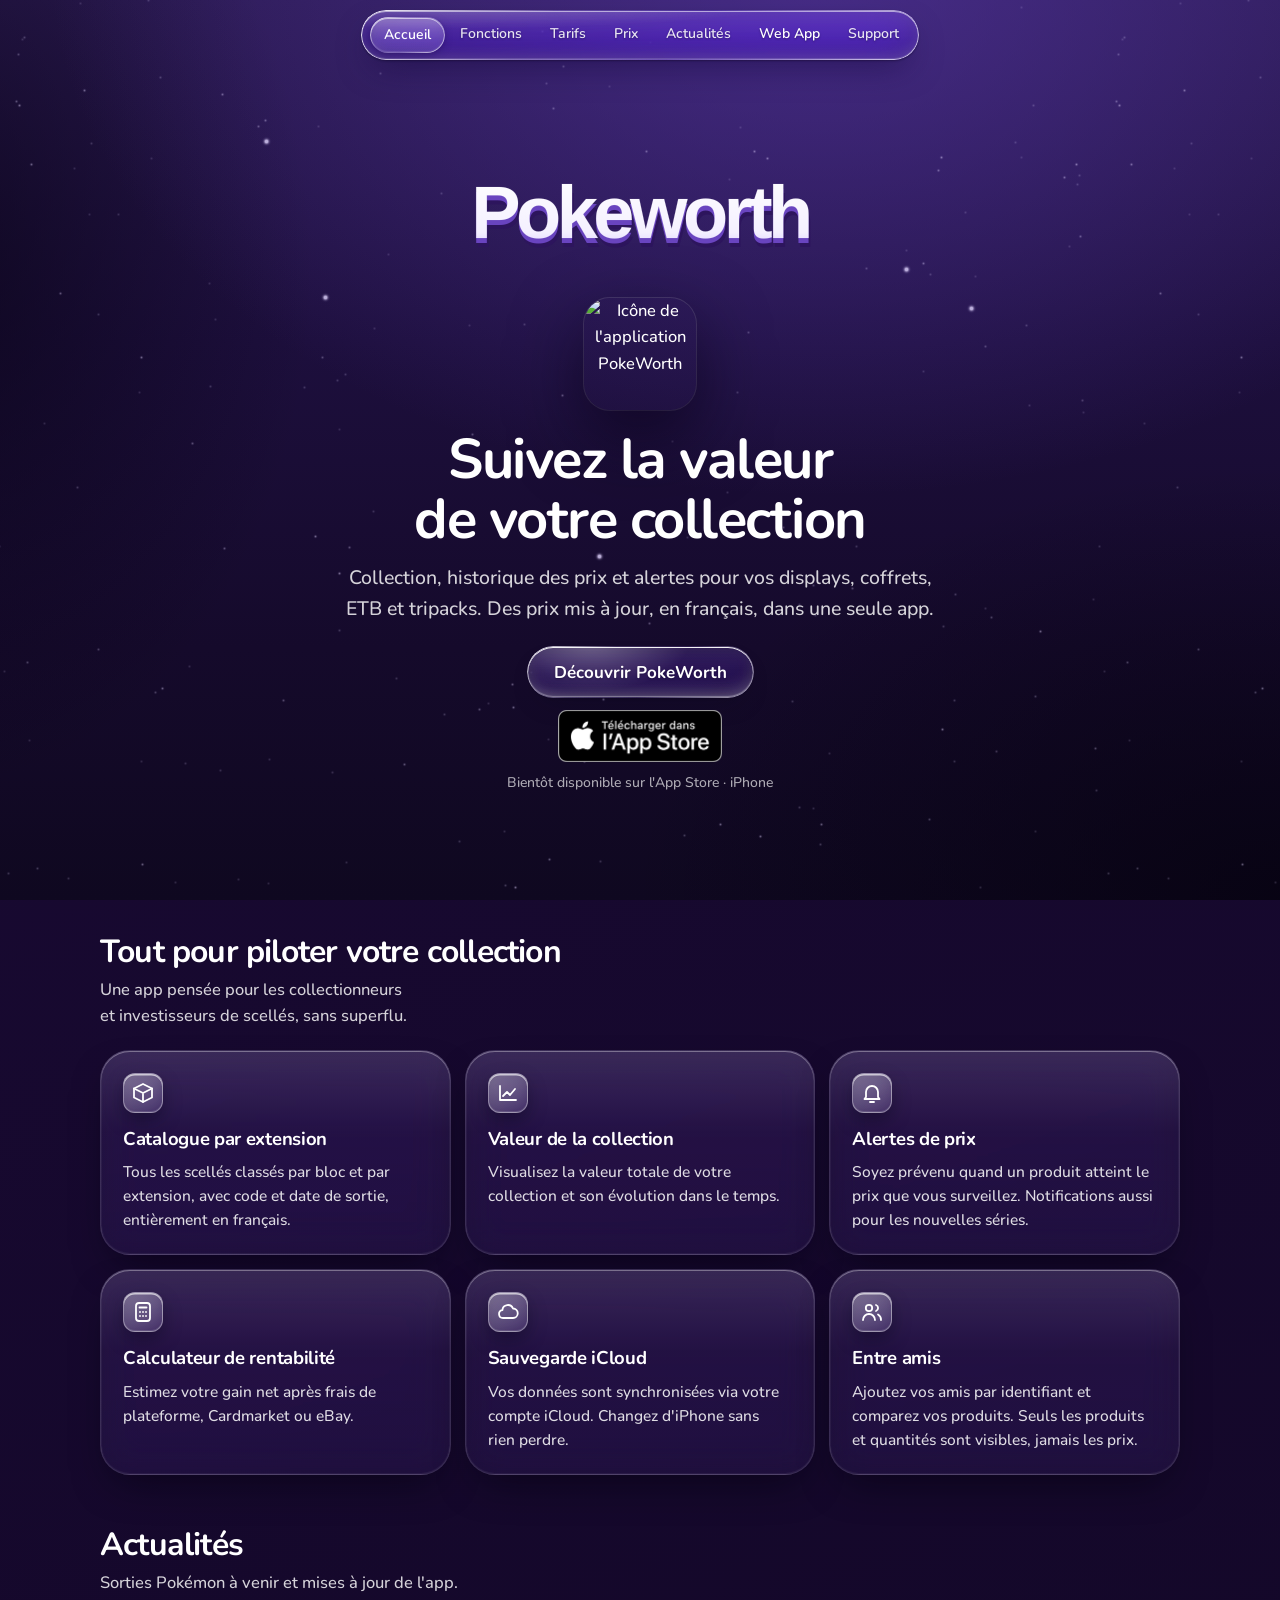
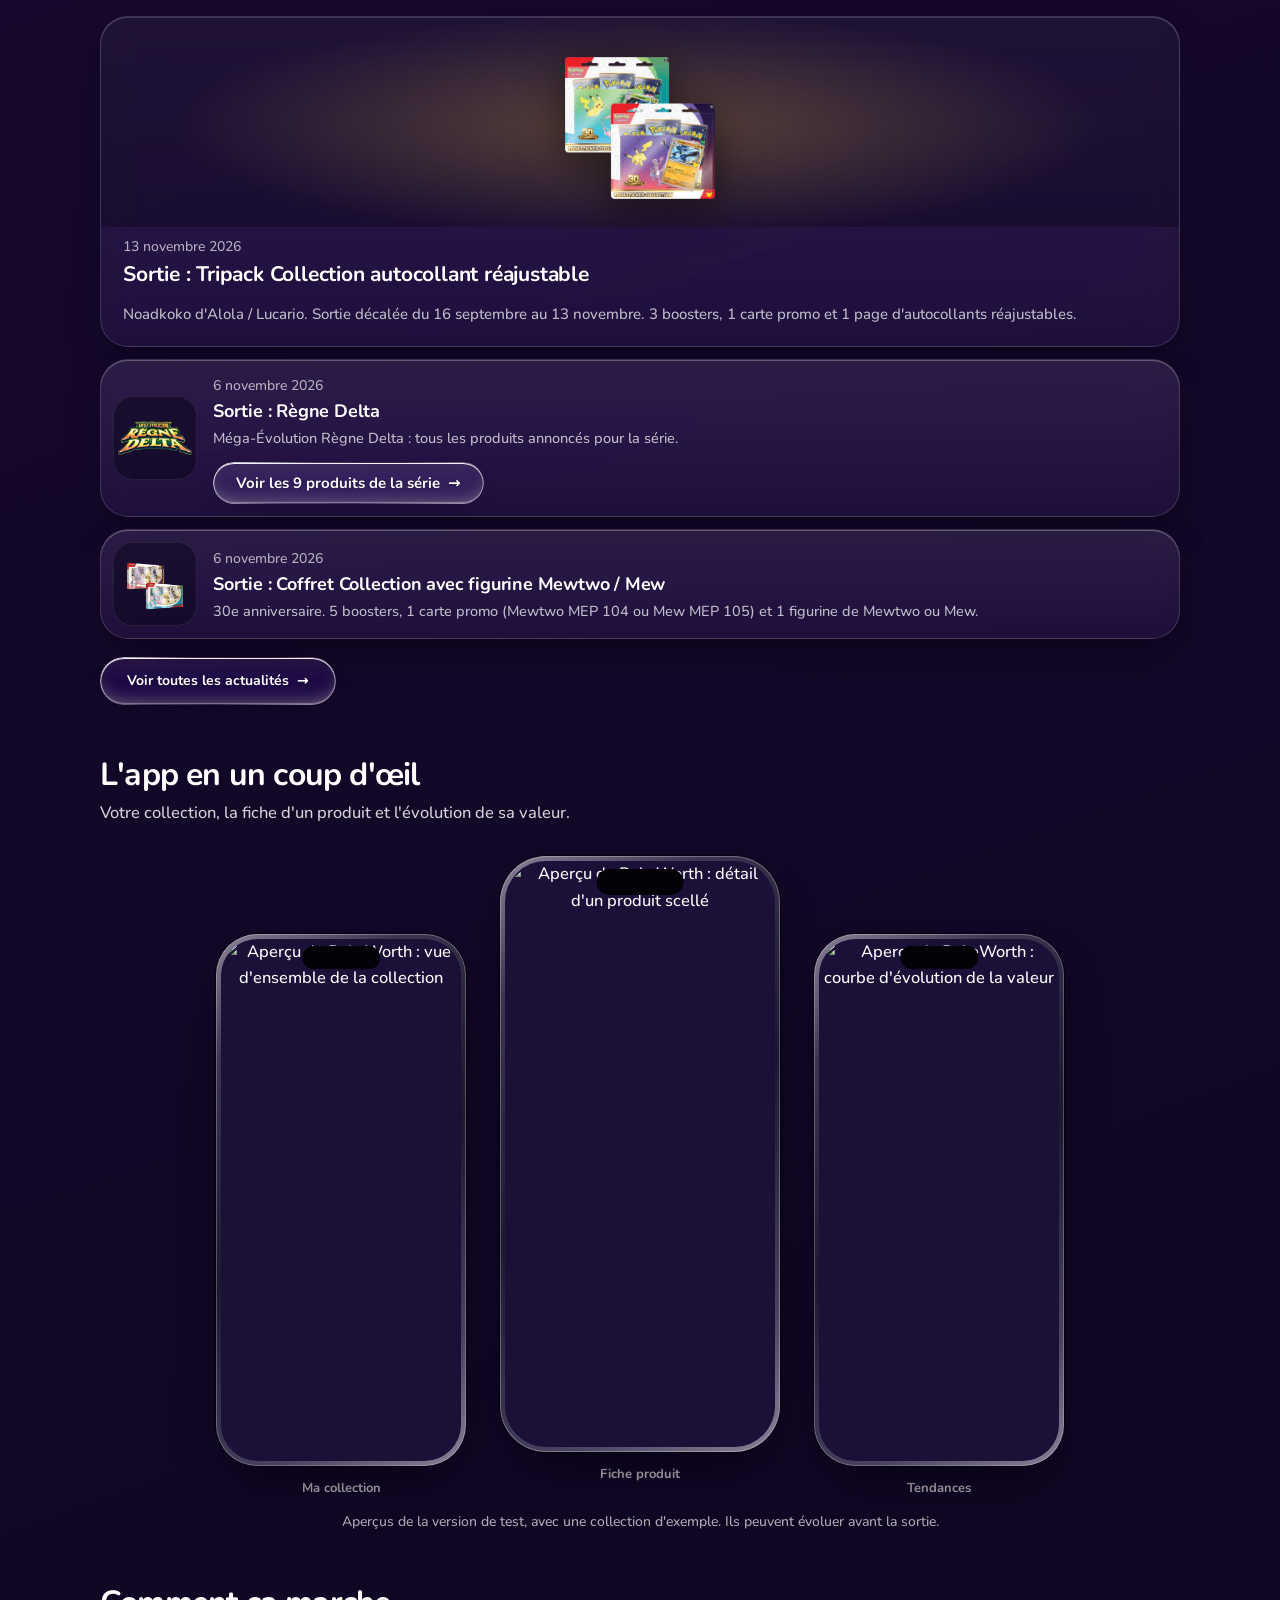
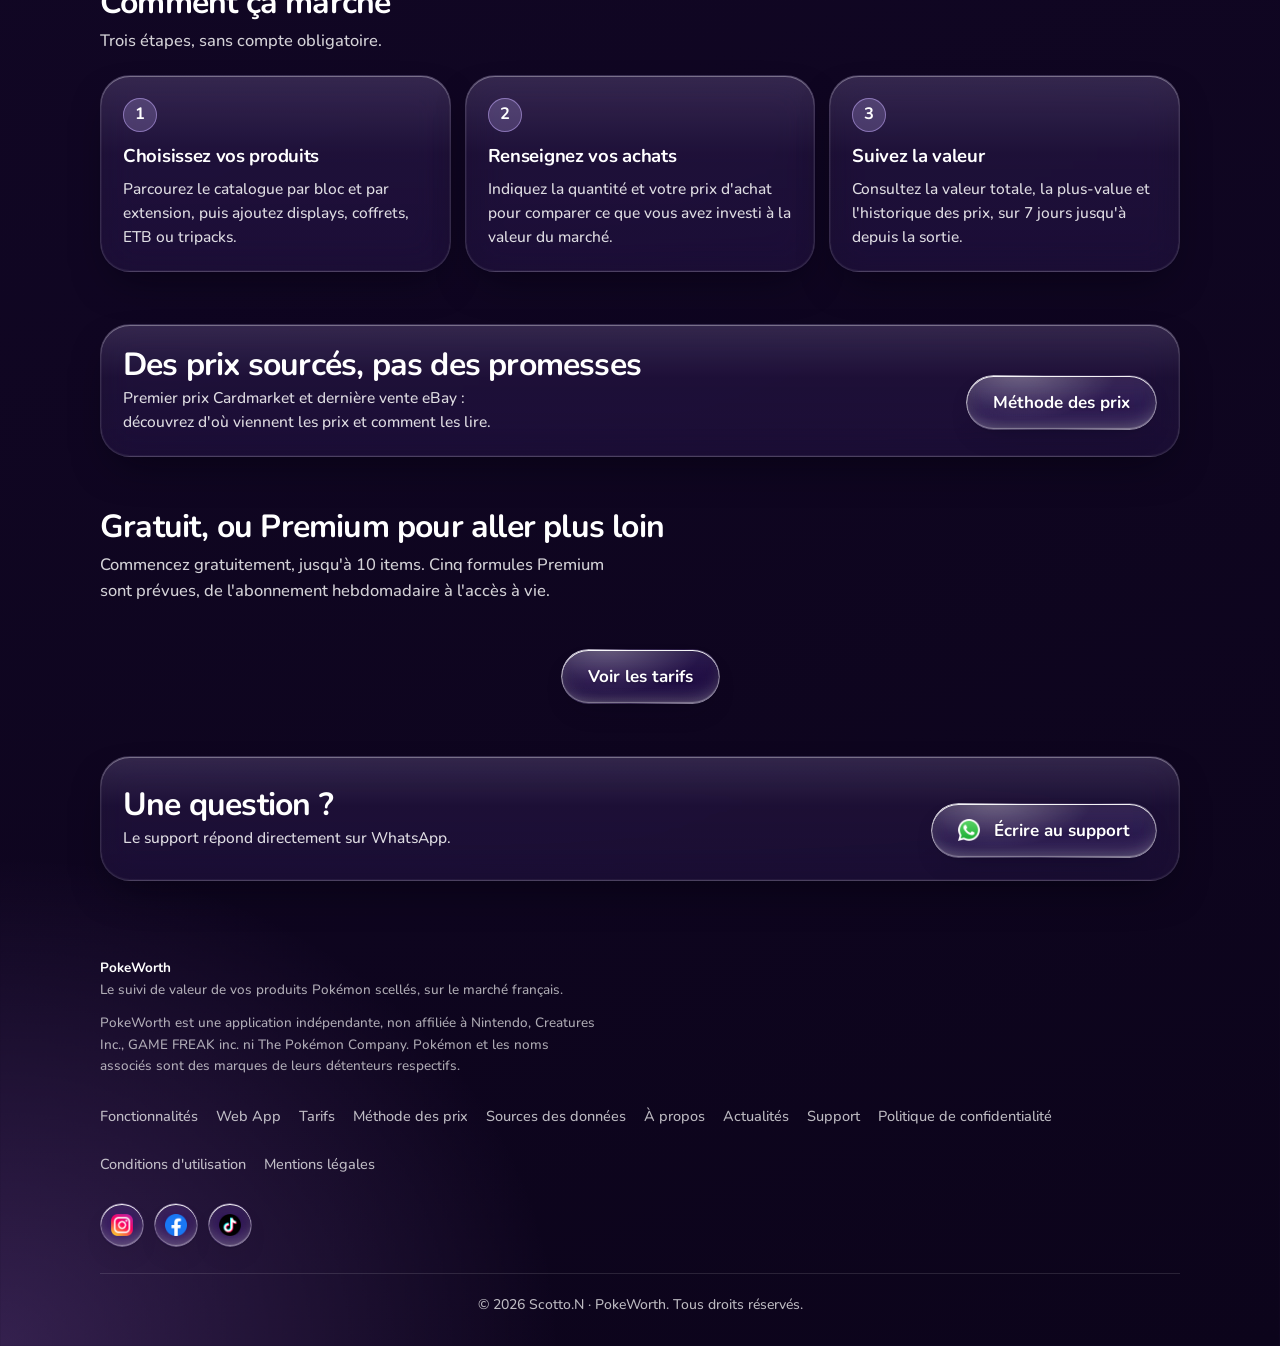
==== commit 65872096: "Add files via upload" ====
--- a/index.html
+++ b/index.html
@@ -11,20 +11,20 @@
 <meta property="og:type" content="website">
 <meta property="og:url" content="https://pokeworth.fr/">
 <link rel="canonical" href="https://pokeworth.fr/">
-<meta property="og:image" content="https://pokeworth.fr/og-image.jpg?v=9.2">
+<meta property="og:image" content="https://pokeworth.fr/og-image.jpg?v=9.3">
 <meta property="og:site_name" content="PokeWorth">
 <meta property="og:locale" content="fr_FR">
 <meta name="twitter:card" content="summary_large_image">
-<meta name="twitter:image" content="https://pokeworth.fr/og-image.jpg?v=9.2">
-<link rel="icon" href="favicon.ico?v=9.2" sizes="16x16 32x32 48x48">
-<link rel="icon" type="image/png" sizes="16x16" href="favicon-16.png?v=9.2">
-<link rel="icon" type="image/png" sizes="32x32" href="favicon.png?v=9.2">
-<link rel="icon" type="image/png" sizes="48x48" href="favicon-48.png?v=9.2">
-<link rel="icon" type="image/png" sizes="192x192" href="icon-192.png?v=9.2">
-<link rel="apple-touch-icon" sizes="180x180" href="apple-touch-icon.png?v=9.2">
+<meta name="twitter:image" content="https://pokeworth.fr/og-image.jpg?v=9.3">
+<link rel="icon" href="favicon.ico?v=9.3" sizes="16x16 32x32 48x48">
+<link rel="icon" type="image/png" sizes="16x16" href="favicon-16.png?v=9.3">
+<link rel="icon" type="image/png" sizes="32x32" href="favicon.png?v=9.3">
+<link rel="icon" type="image/png" sizes="48x48" href="favicon-48.png?v=9.3">
+<link rel="icon" type="image/png" sizes="192x192" href="icon-192.png?v=9.3">
+<link rel="apple-touch-icon" sizes="180x180" href="apple-touch-icon.png?v=9.3">
 <link rel="manifest" href="site.webmanifest">
 <link rel="preload" href="Nunito-500Medium.woff2" as="font" type="font/woff2" crossorigin>
-<link rel="stylesheet" href="style.css?v=9.2">
+<link rel="stylesheet" href="style.css?v=9.3">
 </head>
 <body>
 <a class="skip" href="#main">Aller au contenu</a>
@@ -35,11 +35,11 @@
 
 <div class="wrap">
 <section class="hero">
-<p class="hero-brand">PokeWorth</p>
-<img class="icon" src="logo-320.webp?v=9.2" alt="Icône de l'application PokeWorth" width="112" height="112" fetchpriority="high">
+<p class="hero-brand"><img src="pokeworth-wordmark.svg?v=9.3" alt="PokeWorth" width="560" height="134" fetchpriority="high"></p>
+<img class="icon" src="logo-320.webp?v=9.3" alt="Icône de l'application PokeWorth" width="112" height="112" fetchpriority="high">
 <h1>Suivez la valeur de votre collection</h1>
 <p class="lead">Collection, historique des prix et alertes pour vos displays, coffrets, ETB et tripacks. Des prix mis à jour, en français, dans une seule app.</p>
-<div class="hero-cta"><a class="cta" href="fonctionnalites.html">Découvrir PokeWorth</a><div class="appstore soon-badge" role="img" aria-label="Bientôt disponible dans l'App Store"><img src="badge-app-store-officiel.png?v=9.2" alt="Télécharger dans l'App Store" width="165" height="52" decoding="async"></div></div>
+<div class="hero-cta"><a class="cta" href="fonctionnalites.html">Découvrir PokeWorth</a><div class="appstore soon-badge" role="img" aria-label="Bientôt disponible dans l'App Store"><img src="badge-app-store-officiel.png?v=9.3" alt="Télécharger dans l'App Store" width="165" height="52" decoding="async"></div></div>
 <p class="soon">Bientôt disponible sur l'App Store · iPhone</p>
 </section>
 
@@ -118,15 +118,15 @@
 <a href="fonctionnalites.html">Fonctionnalités</a><a href="catalogue.html">Web App</a><a href="tarifs.html">Tarifs</a><a href="methode-des-prix.html">Méthode des prix</a><a href="sources-des-donnees.html">Sources des données</a><a href="a-propos.html">À propos</a><a href="actualites.html">Actualités</a><a href="support.html">Support</a><a href="confidentialite.html">Politique de confidentialité</a><a href="cgu.html">Conditions d'utilisation</a><a href="mentions-legales.html">Mentions légales</a>
 </nav>
 <div class="social" aria-label="Réseaux sociaux">
-<a class="sb" href="https://www.instagram.com/pokeworth/" target="_blank" rel="noopener" aria-label="PokeWorth sur Instagram"><img src="social-instagram.png?v=9.2" alt="" width="30" height="30"></a>
-<a class="sb" href="https://www.facebook.com/profile.php?id=61594761881577" target="_blank" rel="noopener" aria-label="PokeWorth sur Facebook"><img src="social-facebook.png?v=9.2" alt="" width="30" height="30"></a>
-<a class="sb" href="https://www.tiktok.com/@pokeworth_" target="_blank" rel="noopener" aria-label="PokeWorth sur TikTok"><img src="social-tiktok.png?v=9.2" alt="" width="30" height="30"></a>
+<a class="sb" href="https://www.instagram.com/pokeworth/" target="_blank" rel="noopener" aria-label="PokeWorth sur Instagram"><img src="social-instagram.png?v=9.3" alt="" width="30" height="30"></a>
+<a class="sb" href="https://www.facebook.com/profile.php?id=61594761881577" target="_blank" rel="noopener" aria-label="PokeWorth sur Facebook"><img src="social-facebook.png?v=9.3" alt="" width="30" height="30"></a>
+<a class="sb" href="https://www.tiktok.com/@pokeworth_" target="_blank" rel="noopener" aria-label="PokeWorth sur TikTok"><img src="social-tiktok.png?v=9.3" alt="" width="30" height="30"></a>
 </div>
 </div>
 </div>
 <div class="wrap copy"><p>&copy; 2026 Scotto.N &middot; PokeWorth. Tous droits r&eacute;serv&eacute;s.</p></div>
 </footer>
-<script src="actus.js?v=9.2" defer></script>
+<script src="actus.js?v=9.3" defer></script>
 <script>document.addEventListener("pointermove",function(e){var b=e.target.closest&&e.target.closest(".cta,.filters button");if(!b)return;var r=b.getBoundingClientRect();b.style.setProperty("--mx",(e.clientX-r.left)+"px");b.style.setProperty("--my",(e.clientY-r.top)+"px")},{passive:true});</script>
 </body>
 </html>
--- a/style.css
+++ b/style.css
@@ -446,6 +446,34 @@
 .cat-tab small{margin-left:7px;font-size:11px;font-weight:700;color:var(--acc);border:1px solid var(--line);border-radius:999px;padding:2px 7px}
 .cat-soon{opacity:.85}
 .cat-panel .cta{margin-top:14px}
-/* v9.2 Web App temporaire */
-.soon{min-height:60vh;display:flex;align-items:center;justify-content:center;text-align:center}
-.soon p{font-size:clamp(28px,5vw,48px);font-weight:700;letter-spacing:-.5px;color:#fff}
+/* v9.2 Web App temporaire (classe dédiée : « .soon » existe déjà sur l'accueil) */
+.wa-soon{min-height:60vh;display:flex;align-items:center;justify-content:center;text-align:center}
+.wa-soon p{font-size:clamp(28px,5vw,48px);font-weight:700;letter-spacing:-.5px;color:#fff}
+
+/* v9.3 logo d'accueil */
+.hero-brand{line-height:0;margin:0 0 6px}
+.hero-brand img{display:block;margin-inline:auto;width:min(560px,100%);height:auto;aspect-ratio:1000/240}
+@media (max-width:560px){.hero-brand{margin-bottom:0}}
+
+/* v9.3 barre du haut : verre liquide */
+.nav .wrap{
+  --f:.07;--tA:.10;--uc-blur:22px;--uc-sat:180%;--uc-rim:.55;--uc-spec:1;--uc-drop:.45;
+  -webkit-backdrop-filter:blur(22px) saturate(180%);backdrop-filter:blur(22px) saturate(180%);
+  background:
+    radial-gradient(120% 140% at 18% -40%,rgba(255,255,255,.30),rgba(255,255,255,0) 55%),
+    linear-gradient(180deg,rgba(176,140,255,.20),rgba(88,52,190,.16) 60%,rgba(60,30,140,.22));
+  box-shadow:
+    inset 0 1px 0 rgba(255,255,255,.55),
+    inset 0 -1px 0 rgba(255,255,255,.14),
+    inset 0 -10px 18px -12px rgba(255,255,255,.22),
+    0 1px 2px rgba(8,3,24,.35),
+    0 14px 34px -12px rgba(20,6,60,.65)}
+.nav nav a{color:rgba(255,255,255,.88);text-shadow:0 1px 2px rgba(8,3,24,.35)}
+.nav nav a[aria-current]{background:linear-gradient(180deg,rgba(255,255,255,.24),rgba(255,255,255,.10));box-shadow:inset 0 1px 0 rgba(255,255,255,.6),inset 0 -1px 1px rgba(255,255,255,.12),0 2px 8px -2px rgba(20,6,60,.55);text-shadow:none}
+@media (max-width:560px){
+  .nav .wrap{height:50px;padding:0 4px}
+  .nav nav a{padding:8px 5px;font-size:11.5px}
+  .nav nav a::after{inset:-8px -1px}
+}
+@media (max-width:380px){.nav nav a{padding:8px 4px;font-size:10.5px}}
+@supports not ((backdrop-filter:blur(1px)) or (-webkit-backdrop-filter:blur(1px))){.nav .wrap{background:rgba(58,32,130,.92)}}
